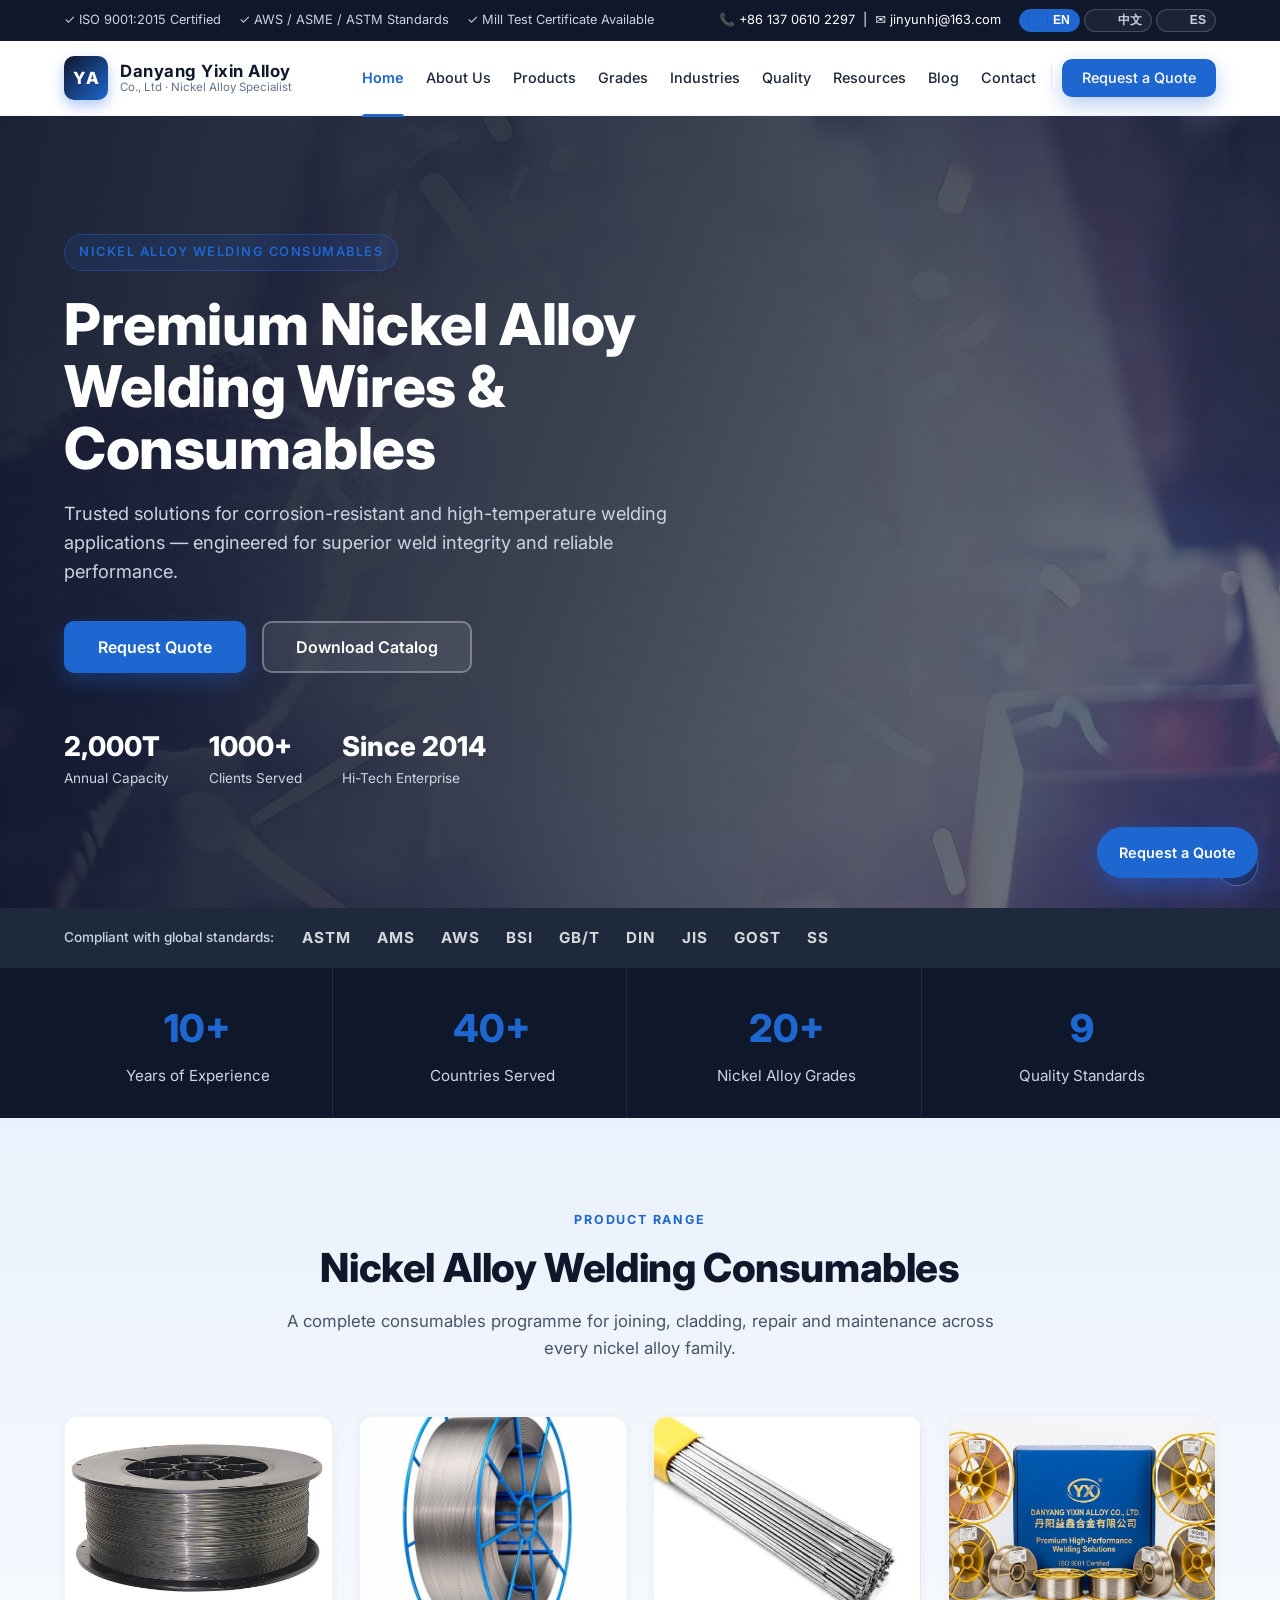
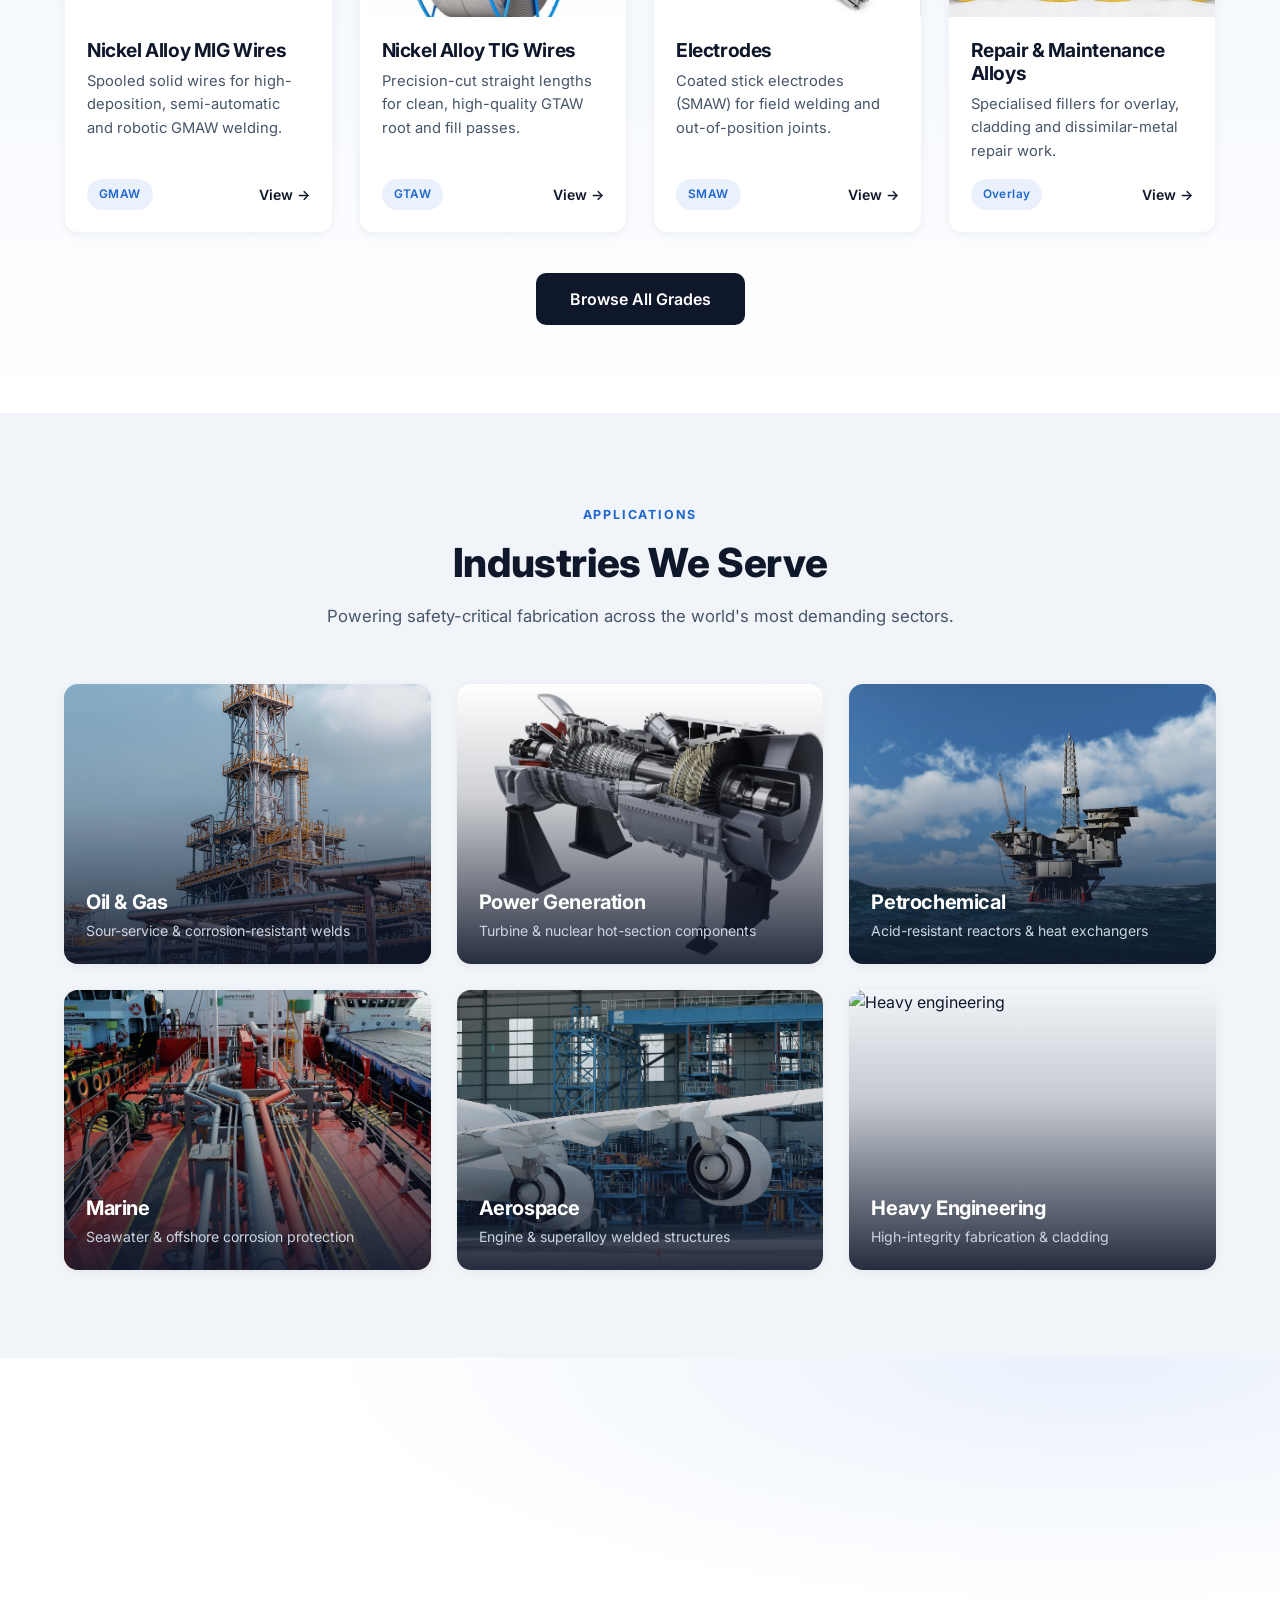
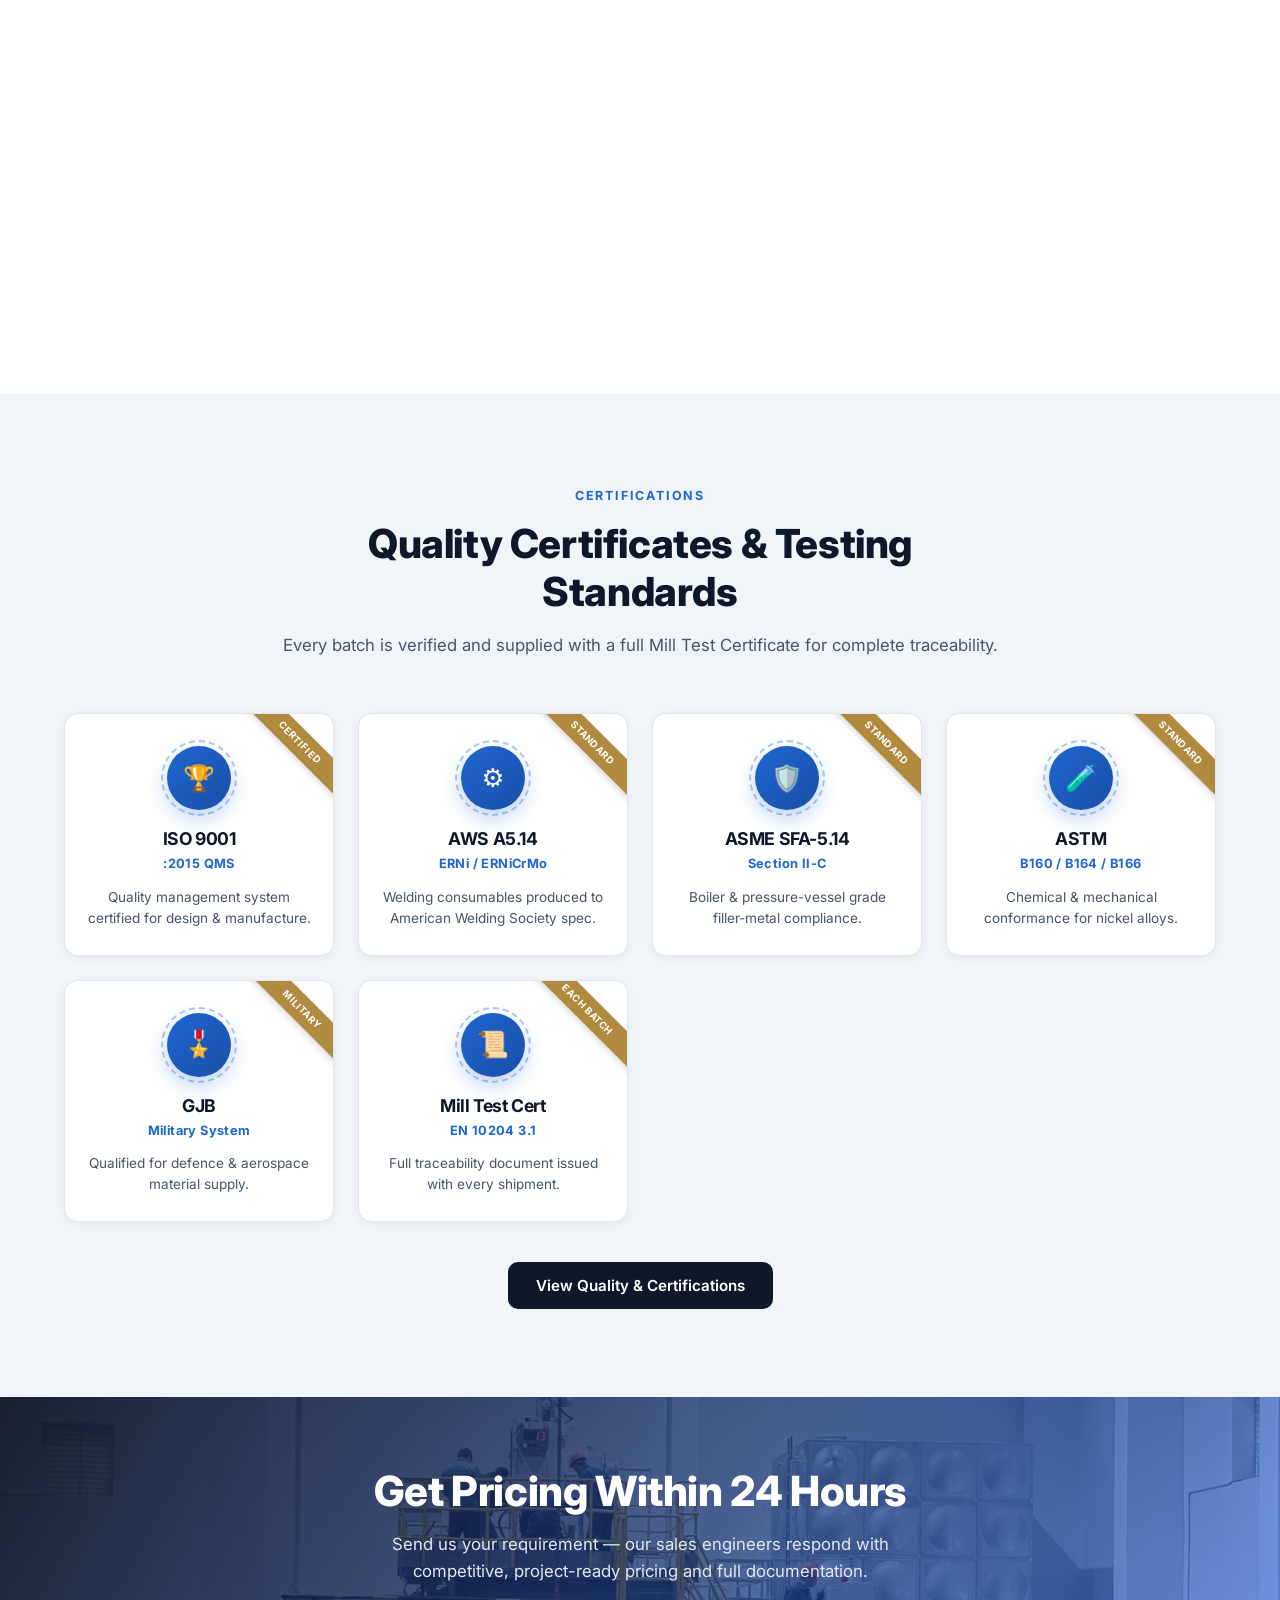
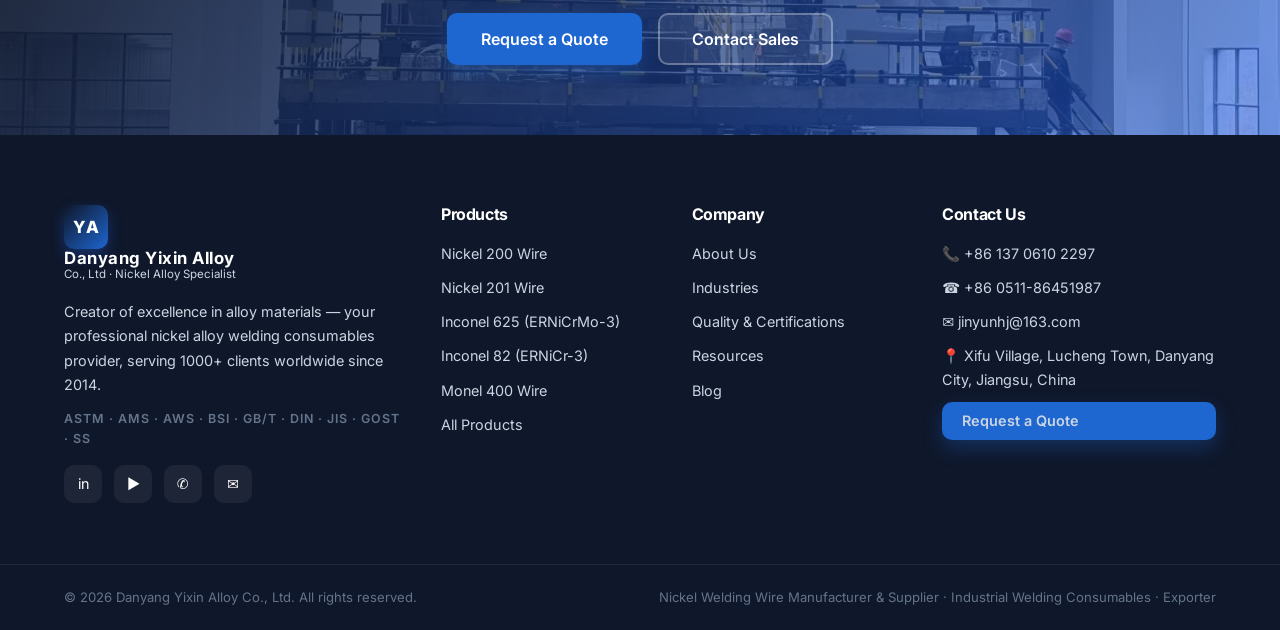
==== index.html @ 1c4d29bc "Initial website" ====
<!DOCTYPE html>
<html lang="en">
<head>
  <meta charset="UTF-8" />
  <meta name="viewport" content="width=device-width, initial-scale=1.0" />
  <title>Nickel Welding Wire Manufacturer &amp; Supplier | Industrial Nickel Alloy Welding Consumables | YIXIN Alloy</title>
  <meta name="description" content="YIXIN Alloy (Danyang Yixin Alloy Co., Ltd) — premium nickel alloy welding wires & consumables. MIG, TIG, electrodes & repair alloys: Nickel 200/201, Inconel 625/82, Monel 400, Hastelloy C-276. AWS / ASME / ASTM certified. Request a quote or download our catalog." />
  <meta name="keywords" content="Nickel Welding Wire Manufacturer, Nickel Alloy Welding Wire Supplier, ERNiCr-3 Welding Wire, Nickel 200 Welding Wire, Industrial Welding Consumables, Nickel Welding Wire Exporter" />
  <meta name="robots" content="index, follow" />
  <meta property="og:title" content="Premium Nickel Alloy Welding Wires & Consumables | YIXIN Alloy" />
  <meta property="og:description" content="Trusted solutions for corrosion-resistant and high-temperature welding applications. AWS / ASME / ASTM certified nickel alloy welding wires." />
  <meta property="og:type" content="website" />
  <meta property="og:image" content="assets/img/hero-poster.jpg" />
  <link rel="preconnect" href="https://fonts.googleapis.com" />
  <link rel="preconnect" href="https://fonts.gstatic.com" crossorigin />
  <link href="https://fonts.googleapis.com/css2?family=Inter:wght@400;500;600;700;800&display=swap" rel="stylesheet" />
  <link rel="stylesheet" href="css/styles.css" />
  <script type="application/ld+json">
  {
    "@context": "https://schema.org", "@type": "Organization",
    "name": "Danyang Yixin Alloy Co., Ltd", "alternateName": "YIXIN Alloy",
    "logo": "assets/img/products/wire-main.png",
    "description": "Manufacturer and supplier of nickel welding wire and nickel alloy welding consumables for industrial applications.",
    "foundingDate": "2014", "email": "jinyunhj@163.com", "telephone": "+86 137 0610 2297",
    "address": { "@type": "PostalAddress", "streetAddress": "Xifu Village, Lucheng Town", "addressLocality": "Danyang City", "addressRegion": "Jiangsu Province", "addressCountry": "China" }
  }
  </script>
</head>
<body data-page="home">
  <div id="site-header"></div>

  <!-- ============ HERO (video) ============ -->
  <section class="hero">
    <video class="hero__video" id="heroVideo" autoplay muted loop playsinline poster="assets/img/hero-poster.jpg">
      <source src="assets/video/hero.mp4" type="video/mp4" />
    </video>
    <div class="hero__overlay"></div>
    <div class="container hero__inner">
      <div class="hero__content">
        <span class="hero__eyebrow" data-i18n="hero.eyebrow">Nickel Alloy Welding Consumables</span>
        <h1 data-i18n="hero.title">Nickel Alloy Welding, Perfected.</h1>
        <p data-i18n="hero.subtitle">Trusted solutions for corrosion-resistant and high-temperature welding applications —
           engineered for superior weld integrity and reliable performance.</p>
        <div class="hero__actions">
          <a href="contact.html" class="btn btn--accent btn--lg" data-i18n="hero.requestQuote">Request Quote</a>
          <a href="resources.html" class="btn btn--outline-light btn--lg" data-catalog data-i18n="hero.downloadCatalog">Download Catalog</a>
        </div>
        <ul class="hero__badges">
          <li><strong>2,000T</strong><span data-i18n="hero.badge1">Annual Capacity</span></li>
          <li><strong>1000+</strong><span data-i18n="hero.badge2">Clients Served</span></li>
          <li><strong>Since 2014</strong><span data-i18n="hero.badge3">Hi-Tech Enterprise</span></li>
        </ul>
      </div>
    </div>
    <button class="hero__mute" id="heroMute" aria-label="Toggle sound">🔇</button>
  </section>

  <!-- ============ TRUST STRIP ============ -->
  <section class="trust">
    <div class="container trust__inner">
      <span data-i18n="trust.label">Compliant with global standards:</span>
      <div class="trust__logos">
        <span>ASTM</span><span>AMS</span><span>AWS</span><span>BSI</span>
        <span>GB/T</span><span>DIN</span><span>JIS</span><span>GOST</span><span>SS</span>
      </div>
    </div>
  </section>

  <!-- ============ COMPANY SNAPSHOT ============ -->
  <section class="snapshot">
    <div class="container">
      <div class="grid grid--4">
        <div class="stat-card"><strong>10+</strong><span data-i18n="snap.years">Years of Experience</span></div>
        <div class="stat-card"><strong>40+</strong><span data-i18n="snap.countries">Countries Served</span></div>
        <div class="stat-card"><strong>20+</strong><span data-i18n="snap.grades">Nickel Alloy Grades</span></div>
        <div class="stat-card"><strong>9</strong><span data-i18n="snap.standards">Quality Standards</span></div>
      </div>
    </div>
  </section>

  <!-- ============ PRODUCT CATEGORIES ============ -->
  <section class="section section--tint" id="categories">
    <div class="container">
      <div class="section__head">
        <span class="section__eyebrow" data-i18n="range.eyebrow">Product Range</span>
        <h2 data-i18n="range.title">Nickel Alloy Welding Consumables</h2>
        <p data-i18n="range.subtitle">A complete consumables programme for joining, cladding, repair and maintenance across
           every nickel alloy family.</p>
      </div>
      <div class="grid grid--4">
        <article class="card product-card product-card--accent">
          <div class="product-card__media"><img src="assets/img/products/Mig.jpg" alt="Nickel alloy MIG wire" loading="lazy" /></div>
          <div class="product-card__body">
            <h3 data-i18n="card.mig.title">Nickel Alloy MIG Wires</h3>
            <p data-i18n="card.mig.desc">Spooled solid wires for high-deposition, semi-automatic and robotic GMAW welding.</p>
            <div class="product-card__foot"><span class="tag">GMAW</span><a href="products.html" class="link-arrow" data-i18n="common.view">View →</a></div>
          </div>
        </article>
        <article class="card product-card product-card--accent">
          <div class="product-card__media"><img src="assets/img/products/tig.png" alt="Nickel alloy TIG wire" loading="lazy" /></div>
          <div class="product-card__body">
            <h3 data-i18n="card.tig.title">Nickel Alloy TIG Wires</h3>
            <p data-i18n="card.tig.desc">Precision-cut straight lengths for clean, high-quality GTAW root and fill passes.</p>
            <div class="product-card__foot"><span class="tag">GTAW</span><a href="products.html" class="link-arrow" data-i18n="common.view">View →</a></div>
          </div>
        </article>
        <article class="card product-card product-card--accent">
          <div class="product-card__media"><img src="assets/img/products/eletrolite.png" alt="Nickel alloy electrodes" loading="lazy" /></div>
          <div class="product-card__body">
            <h3 data-i18n="card.elec.title">Electrodes</h3>
            <p data-i18n="card.elec.desc">Coated stick electrodes (SMAW) for field welding and out-of-position joints.</p>
            <div class="product-card__foot"><span class="tag">SMAW</span><a href="products.html" class="link-arrow" data-i18n="common.view">View →</a></div>
          </div>
        </article>
        <article class="card product-card product-card--accent">
          <div class="product-card__media"><img src="assets/img/products/repair.png" alt="Repair and maintenance alloys" loading="lazy" /></div>
          <div class="product-card__body">
            <h3 data-i18n="card.repair.title">Repair &amp; Maintenance Alloys</h3>
            <p data-i18n="card.repair.desc">Specialised fillers for overlay, cladding and dissimilar-metal repair work.</p>
            <div class="product-card__foot"><span class="tag">Overlay</span><a href="products.html" class="link-arrow" data-i18n="common.view">View →</a></div>
          </div>
        </article>
      </div>
      <div class="text-center mt-40"><a href="products.html" class="btn btn--navy btn--lg" data-i18n="range.browseAll">Browse All Grades</a></div>
    </div>
  </section>

  <!-- ============ INDUSTRIES ============ -->
  <section class="section section--alt">
    <div class="container">
      <div class="section__head">
        <span class="section__eyebrow" data-i18n="ind.eyebrow">Applications</span>
        <h2 data-i18n="ind.title">Industries We Serve</h2>
        <p data-i18n="ind.subtitle">Powering safety-critical fabrication across the world's most demanding sectors.</p>
      </div>
      <div class="grid grid--3">
        <a href="industries.html" class="industry-card"><img src="assets/img/oil%20and%20gas%20.jpg" alt="Oil and gas" loading="lazy" /><div class="industry-card__overlay"><h3 data-i18n="ind.oil.t">Oil &amp; Gas</h3><p data-i18n="ind.oil.d">Sour-service & corrosion-resistant welds</p></div></a>
        <a href="industries.html" class="industry-card"><img src="assets/img/industries/power.jpg" alt="Power generation" loading="lazy" /><div class="industry-card__overlay"><h3 data-i18n="ind.power.t">Power Generation</h3><p data-i18n="ind.power.d">Turbine & nuclear hot-section components</p></div></a>
        <a href="industries.html" class="industry-card"><img src="assets/img/industries/petrochemical.jpg" alt="Petrochemical" loading="lazy" /><div class="industry-card__overlay"><h3 data-i18n="ind.petro.t">Petrochemical</h3><p data-i18n="ind.petro.d">Acid-resistant reactors & heat exchangers</p></div></a>
        <a href="industries.html" class="industry-card"><img src="assets/img/marine.jpg" alt="Marine" loading="lazy" /><div class="industry-card__overlay"><h3 data-i18n="ind.marine.t">Marine</h3><p data-i18n="ind.marine.d">Seawater & offshore corrosion protection</p></div></a>
        <a href="industries.html" class="industry-card"><img src="assets/img/aerospace.jpg" alt="Aerospace" loading="lazy" /><div class="industry-card__overlay"><h3 data-i18n="ind.aero.t">Aerospace</h3><p data-i18n="ind.aero.d">Engine & superalloy welded structures</p></div></a>
        <a href="industries.html" class="industry-card"><img src="assets/img/heavy-engineering.jpg" alt="Heavy engineering" loading="lazy" /><div class="industry-card__overlay"><h3 data-i18n="ind.heavy.t">Heavy Engineering</h3><p data-i18n="ind.heavy.d">High-integrity fabrication & cladding</p></div></a>
      </div>
    </div>
  </section>

  <!-- ============ WHY CHOOSE US ============ -->
  <section class="section section--why">
    <div class="container split">
      <div class="split__media">
        <img src="assets/img/facility-furnace.png" alt="Vacuum induction melting furnace" loading="lazy" />
        <div class="split__stat"><strong>50,000&thinsp;㎡</strong><span data-i18n="why.facility">Integrated facility</span></div>
      </div>
      <div class="split__content">
        <span class="section__eyebrow" data-i18n="why.eyebrow">Why Choose Us</span>
        <h2 data-i18n="why.title">Engineered Quality, From Melt to Spool</h2>
        <p data-i18n="why.subtitle">With fully self-controlled vacuum induction melting, wire drawing, annealing and testing,
           we guarantee consistency in every kilogram we ship.</p>
        <div class="grid grid--2" style="gap:18px;margin-bottom:28px">
          <div class="feature feature--row"><div class="feature__icon"><svg viewBox="0 0 24 24" fill="none" stroke="currentColor" stroke-width="2" stroke-linecap="round" stroke-linejoin="round"><path d="M9 12l2 2 4-4"/><path d="M21 12a9 9 0 1 1-18 0 9 9 0 0 1 18 0z"/></svg></div><div><h3 data-i18n="why.f1.t">Consistent Quality</h3><p data-i18n="why.f1.d">Tight diameter tolerance &amp; verified chemistry.</p></div></div>
          <div class="feature feature--row"><div class="feature__icon"><svg viewBox="0 0 24 24" fill="none" stroke="currentColor" stroke-width="2" stroke-linecap="round" stroke-linejoin="round"><path d="M1 3h15v13H1z"/><path d="M16 8h4l3 3v5h-7V8z"/><circle cx="5.5" cy="18.5" r="2.5"/><circle cx="18.5" cy="18.5" r="2.5"/></svg></div><div><h3 data-i18n="why.f2.t">Fast Delivery</h3><p data-i18n="why.f2.d">Reliable global stock &amp; export logistics.</p></div></div>
          <div class="feature feature--row"><div class="feature__icon"><svg viewBox="0 0 24 24" fill="none" stroke="currentColor" stroke-width="2" stroke-linecap="round" stroke-linejoin="round"><path d="M14.7 6.3a4 4 0 0 0-5.4 5.4L3 18v3h3l6.3-6.3a4 4 0 0 0 5.4-5.4l-2.6 2.6-2.4-.6-.6-2.4 2.6-2.6z"/></svg></div><div><h3 data-i18n="why.f3.t">Technical Support</h3><p data-i18n="why.f3.d">Welding &amp; metallurgy engineers on call.</p></div></div>
          <div class="feature feature--row"><div class="feature__icon"><svg viewBox="0 0 24 24" fill="none" stroke="currentColor" stroke-width="2" stroke-linecap="round" stroke-linejoin="round"><path d="M12 1v22"/><path d="M17 5H9.5a3.5 3.5 0 0 0 0 7h5a3.5 3.5 0 0 1 0 7H6"/></svg></div><div><h3 data-i18n="why.f4.t">Competitive Pricing</h3><p data-i18n="why.f4.d">Direct-from-manufacturer bulk pricing.</p></div></div>
        </div>
        <a href="about.html" class="btn btn--accent" data-i18n="why.more">More About Us</a>
      </div>
    </div>
  </section>

  <!-- ============ CERTIFICATIONS ============ -->
  <section class="section section--alt">
    <div class="container">
      <div class="section__head">
        <span class="section__eyebrow" data-i18n="cert.eyebrow">Certifications</span>
        <h2 data-i18n="cert.title">Quality Certificates &amp; Testing Standards</h2>
        <p data-i18n="cert.subtitle">Every batch is verified and supplied with a full Mill Test Certificate for complete traceability.</p>
      </div>
      <div class="cert-cards">
        <div class="cert-card"><span class="cert-card__ribbon">Certified</span><div class="cert-card__seal">🏆</div><h3>ISO 9001</h3><span class="cert-card__code">:2015 QMS</span><p>Quality management system certified for design &amp; manufacture.</p></div>
        <div class="cert-card"><span class="cert-card__ribbon">Standard</span><div class="cert-card__seal">⚙️</div><h3>AWS A5.14</h3><span class="cert-card__code">ERNi / ERNiCrMo</span><p>Welding consumables produced to American Welding Society spec.</p></div>
        <div class="cert-card"><span class="cert-card__ribbon">Standard</span><div class="cert-card__seal">🛡️</div><h3>ASME SFA-5.14</h3><span class="cert-card__code">Section II-C</span><p>Boiler &amp; pressure-vessel grade filler-metal compliance.</p></div>
        <div class="cert-card"><span class="cert-card__ribbon">Standard</span><div class="cert-card__seal">🧪</div><h3>ASTM</h3><span class="cert-card__code">B160 / B164 / B166</span><p>Chemical &amp; mechanical conformance for nickel alloys.</p></div>
        <div class="cert-card"><span class="cert-card__ribbon">Military</span><div class="cert-card__seal">🎖️</div><h3>GJB</h3><span class="cert-card__code">Military System</span><p>Qualified for defence &amp; aerospace material supply.</p></div>
        <div class="cert-card"><span class="cert-card__ribbon">Each Batch</span><div class="cert-card__seal">📜</div><h3>Mill Test Cert</h3><span class="cert-card__code">EN 10204 3.1</span><p>Full traceability document issued with every shipment.</p></div>
      </div>
      <div class="text-center mt-40"><a href="quality.html" class="btn btn--navy" data-i18n="cert.view">View Quality &amp; Certifications</a></div>
    </div>
  </section>

  <!-- ============ REQUEST QUOTE BANNER ============ -->
  <section class="cta-banner">
    <div class="container cta-banner__inner">
      <h2 data-i18n="ctab.title">Get Pricing Within 24 Hours</h2>
      <p data-i18n="ctab.subtitle">Send us your requirement — our sales engineers respond with competitive, project-ready pricing and full documentation.</p>
      <div class="cta-banner__actions">
        <a href="contact.html" class="btn btn--accent btn--lg" data-i18n="cta.quote">Request a Quote</a>
        <a href="contact.html" class="btn btn--outline-light btn--lg" data-i18n="ctab.contactSales">Contact Sales</a>
      </div>
    </div>
  </section>

  <div id="site-footer"></div>
  <a href="contact.html" class="floating-cta">Request a Quote</a>
  <script src="js/products-data.js"></script>
  <script src="js/i18n.js"></script>
  <script src="js/main.js"></script>
</body>
</html>
---- css/styles.css ----
/* =========================================================
   YIXIN ALLOY — Nickel Welding Wire (Multi-page B2B Site)
   Premium Industrial palette
   Navy #0F172A · Steel Gray #64748B · Steel Blue #1E66D0 · White
   Typography: Inter
   ========================================================= */

:root {
  --navy: #0F172A;
  --navy-700: #1E293B;
  --navy-600: #334155;
  --gray: #64748B;
  --gray-400: #94A3B8;
  --gray-300: #CBD5E1;
  --gray-200: #E2E8F0;
  --gray-100: #F1F5F9;
  --gray-50: #F8FAFC;
  /* Professional steel-blue accent system (legacy --orange names kept) */
  --orange: #1E66D0;
  --orange-dark: #1A4FA8;
  --orange-light: #EAF1FC;
  --accent: #1E66D0;
  --accent-dark: #1A4FA8;
  --accent-soft: #EAF1FC;
  --teal: #0E7490;
  --gold: #B08A3E;
  --white: #FFFFFF;
  --text: #0F172A;
  --text-muted: #475569;
  --radius: 10px;
  --radius-lg: 14px;
  --radius-xl: 20px;
  --shadow-sm: 0 2px 8px rgba(15, 23, 42, .06);
  --shadow-md: 0 12px 30px rgba(15, 23, 42, .10);
  --shadow-lg: 0 24px 60px rgba(15, 23, 42, .18);
  --container: 1200px;
  --ease: cubic-bezier(.16, 1, .3, 1);
}

* { margin: 0; padding: 0; box-sizing: border-box; }
html { scroll-behavior: smooth; scroll-padding-top: 120px; }
body {
  font-family: 'Inter', system-ui, -apple-system, Segoe UI, Roboto, sans-serif;
  color: var(--text);
  background: var(--white);
  line-height: 1.6;
  -webkit-font-smoothing: antialiased;
}
img { max-width: 100%; display: block; }
a { text-decoration: none; color: inherit; }
ul { list-style: none; }
h1, h2, h3, h4 { line-height: 1.2; letter-spacing: -.4px; }

.container { width: 100%; max-width: var(--container); margin-inline: auto; padding-inline: 24px; }
.text-center { text-align: center; }

/* ---------- Buttons ---------- */
.btn {
  display: inline-flex; align-items: center; justify-content: center; gap: 8px;
  font-weight: 600; font-size: .95rem; line-height: 1;
  padding: 14px 26px; border-radius: var(--radius); border: 2px solid transparent;
  cursor: pointer; transition: transform .25s var(--ease), box-shadow .25s var(--ease), background .25s, color .25s;
  white-space: nowrap;
}
.btn--accent { background: var(--orange); color: #fff; box-shadow: 0 8px 20px rgba(30, 102, 208, .32); }
.btn--accent:hover { background: var(--orange-dark); transform: translateY(-2px); box-shadow: 0 12px 26px rgba(30, 102, 208, .42); }
.btn--navy { background: var(--navy); color: #fff; }
.btn--navy:hover { background: var(--navy-700); transform: translateY(-2px); }
.btn--gray { background: var(--gray); color: #fff; }
.btn--gray:hover { background: var(--navy-600); transform: translateY(-2px); }
.btn--ghost { background: transparent; border-color: var(--gray-300); color: var(--navy); }
.btn--ghost:hover { border-color: var(--orange); color: var(--orange); }
.btn--outline-light { background: rgba(255,255,255,.08); border-color: rgba(255,255,255,.3); color: #fff; }
.btn--outline-light:hover { background: rgba(255,255,255,.16); transform: translateY(-2px); }
.btn--lg { padding: 16px 32px; font-size: 1rem; }
.btn--sm { padding: 10px 18px; font-size: .85rem; }
.btn--block { width: 100%; }

/* ---------- Top bar ---------- */
.topbar { background: var(--navy); color: var(--gray-300); font-size: .8rem; }
.topbar__inner { display: flex; flex-wrap: wrap; gap: 18px; padding-block: 9px; align-items: center; }
.topbar__item--right { margin-left: auto; color: #fff; }

/* ---------- Language switcher ---------- */
.lang-switch { display: inline-flex; align-items: center; gap: 4px; }
.lang-opt {
  display: inline-flex; align-items: center; gap: 6px;
  padding: 4px 9px; border: 1px solid rgba(255,255,255,.18);
  background: rgba(255,255,255,.06); color: var(--gray-300);
  border-radius: 50px; cursor: pointer; font-size: .76rem; font-weight: 600;
  line-height: 1; transition: background .25s, color .25s, border-color .25s;
}
.lang-opt:hover { background: rgba(255,255,255,.14); color: #fff; }
.lang-opt--active { background: var(--accent); border-color: var(--accent); color: #fff; }
.lang-opt__flag {
  width: 18px; height: 13px; object-fit: cover; border-radius: 2px;
  display: block; box-shadow: 0 0 0 1px rgba(0,0,0,.08);
}
.lang-opt__txt { white-space: nowrap; }

/* Smooth language switch (no reload) */
#site-header, #site-footer, [data-i18n], [data-i18n-html] { transition: opacity .18s ease; }
.lang-switching #site-header,
.lang-switching #site-footer,
.lang-switching [data-i18n],
.lang-switching [data-i18n-html] { opacity: .35; }

/* ---------- Header / Nav ---------- */
.header {
  position: sticky; top: 0; z-index: 100;
  background: rgba(255, 255, 255, .94);
  backdrop-filter: blur(10px);
  border-bottom: 1px solid var(--gray-100);
  transition: box-shadow .3s;
}
.header.scrolled { box-shadow: var(--shadow-sm); }
.header__inner { display: flex; align-items: center; justify-content: space-between; height: 74px; }

.brand { display: flex; align-items: center; gap: 12px; }
.brand__mark {
  width: 44px; height: 44px; border-radius: 10px;
  background: linear-gradient(135deg, var(--navy), var(--accent));
  color: #fff; font-weight: 800; letter-spacing: .5px;
  display: grid; place-items: center; font-size: 1.05rem;
  box-shadow: 0 6px 14px rgba(37, 99, 235, .35);
}
.brand__text { display: flex; flex-direction: column; line-height: 1.15; }
.brand__text strong { font-size: 1.05rem; letter-spacing: .5px; color: var(--navy); }
.brand__text small { font-size: .72rem; color: var(--gray); }
.brand--light .brand__text strong { color: #fff; }
.brand--light .brand__text small { color: var(--gray-300); }

.nav { display: flex; align-items: center; gap: 0; margin-left: auto; }
.nav__links { display: flex; align-items: center; gap: 22px; }
.nav a { font-size: .9rem; font-weight: 500; color: var(--navy-700); transition: color .2s; position: relative; white-space: nowrap; }
.nav a:not(.btn):hover { color: var(--orange); }
.nav a.active:not(.btn) { color: var(--orange); font-weight: 600; }
.nav a.active:not(.btn)::after {
  content: ''; position: absolute; left: 0; right: 0; bottom: -27px; height: 3px;
  background: var(--orange); border-radius: 3px 3px 0 0;
}
.nav__cta { color: #fff !important; margin-left: 26px; position: relative; }
.nav__cta::before {
  content: ''; position: absolute; left: -13px; top: 50%; transform: translateY(-50%);
  width: 1px; height: 24px; background: var(--gray-200);
}

.nav-toggle { display: none; flex-direction: column; gap: 5px; background: none; border: none; cursor: pointer; padding: 6px; }
.nav-toggle span { width: 26px; height: 2.5px; background: var(--navy); border-radius: 2px; transition: .3s; }

/* ---------- Hero (video) ---------- */
.hero { position: relative; color: #fff; overflow: hidden; min-height: 88vh; display: flex; align-items: center; }
.hero__video { position: absolute; inset: 0; width: 100%; height: 100%; object-fit: cover; z-index: 0; }
.hero__overlay {
  position: absolute; inset: 0; z-index: 1;
  background: linear-gradient(110deg, rgba(15,23,42,.95) 0%, rgba(15,23,42,.82) 45%, rgba(15,23,42,.55) 100%);
}
.hero__inner { position: relative; z-index: 2; padding-block: 96px; width: 100%; }
.hero__content { max-width: 720px; }
.hero__eyebrow {
  display: inline-block; font-size: .8rem; font-weight: 600; letter-spacing: 1.5px; text-transform: uppercase;
  color: var(--orange); background: rgba(37, 99, 235, .12); border: 1px solid rgba(37, 99, 235, .35);
  padding: 7px 14px; border-radius: 50px; margin-bottom: 22px;
}
.hero h1 { font-size: clamp(2.1rem, 4.8vw, 3.6rem); font-weight: 800; line-height: 1.08; }
.hero p { font-size: 1.14rem; color: var(--gray-300); margin-top: 20px; max-width: 620px; }
.hero__actions { display: flex; gap: 16px; margin-top: 34px; flex-wrap: wrap; }
.hero__badges { display: flex; gap: 40px; margin-top: 52px; flex-wrap: wrap; }
.hero__badges li { display: flex; flex-direction: column; }
.hero__badges strong { font-size: 1.7rem; font-weight: 800; color: #fff; }
.hero__badges span { font-size: .85rem; color: var(--gray-300); }
.hero__mute {
  position: absolute; right: 22px; bottom: 22px; z-index: 3;
  width: 42px; height: 42px; border-radius: 50%; border: 1px solid rgba(255,255,255,.3);
  background: rgba(15,23,42,.5); color: #fff; cursor: pointer; font-size: 1rem; display: grid; place-items: center;
  transition: background .2s;
}
.hero__mute:hover { background: var(--orange); border-color: var(--orange); }

/* ---------- Page banner (inner pages) ---------- */
.page-banner { position: relative; color: #fff; padding-block: 80px; overflow: hidden; }
.page-banner::before {
  content: ''; position: absolute; inset: 0;
  background: linear-gradient(120deg, rgba(15,23,42,.92), rgba(30,41,59,.82)),
              url('../assets/img/hero-factory.jpg') center/cover no-repeat;
  z-index: 0;
}
.page-banner__inner { position: relative; z-index: 1; }
.page-banner h1 { font-size: clamp(1.9rem, 3.6vw, 2.8rem); font-weight: 800; }
.page-banner p { color: var(--gray-300); margin-top: 12px; max-width: 640px; }
.breadcrumb { display: flex; gap: 8px; font-size: .85rem; color: var(--gray-300); margin-bottom: 18px; }
.breadcrumb a:hover { color: var(--orange); }
.breadcrumb span { color: var(--orange); }

/* ---------- Trust strip ---------- */
.trust { background: var(--navy-700); }
.trust__inner { display: flex; align-items: center; gap: 28px; flex-wrap: wrap; padding-block: 18px; }
.trust__inner > span { color: var(--gray-300); font-size: .85rem; font-weight: 500; }
.trust__logos { display: flex; gap: 26px; flex-wrap: wrap; }
.trust__logos span { color: #fff; font-weight: 700; letter-spacing: 1px; font-size: .95rem; opacity: .82; }

/* ---------- Sections ---------- */
.section { padding-block: 88px; }
.section--alt { background: var(--gray-100); }
.section--dark { background: var(--navy); color: #fff; }
.section--tint { background: linear-gradient(180deg, var(--accent-soft), #fff); }
.section--why {
  background:
    radial-gradient(1100px 360px at 85% 0%, var(--accent-soft), transparent 70%),
    var(--white);
}
.section__head { max-width: 720px; margin: 0 auto 54px; text-align: center; }
.section__head--left { margin-inline: 0; text-align: left; }
.section__head--light h2 { color: #fff; }
.section__eyebrow {
  display: inline-block; font-size: .78rem; font-weight: 700; letter-spacing: 1.8px;
  text-transform: uppercase; color: var(--orange); margin-bottom: 14px;
}
.section__head h2 { font-size: clamp(1.8rem, 3.2vw, 2.5rem); font-weight: 800; color: var(--navy); }
.section--dark .section__head h2 { color: #fff; }
.section__head p { margin-top: 16px; color: var(--text-muted); font-size: 1.05rem; }

/* ---------- Grid ---------- */
.grid { display: grid; gap: 26px; }
.grid--2 { grid-template-columns: repeat(2, 1fr); }
.grid--3 { grid-template-columns: repeat(3, 1fr); }
.grid--4 { grid-template-columns: repeat(4, 1fr); }
.grid--5 { grid-template-columns: repeat(5, 1fr); }

/* ---------- Company Snapshot / stat cards ---------- */
.snapshot { background: var(--navy); }
.stat-card { text-align: center; padding: 30px 18px; border-right: 1px solid rgba(255,255,255,.08); }
.stat-card:last-child { border-right: none; }
.stat-card strong { display: block; font-size: 2.4rem; font-weight: 800; color: var(--orange); }
.stat-card span { color: var(--gray-300); font-size: .95rem; margin-top: 4px; display: block; }

/* ---------- Cards ---------- */
.card {
  background: #fff; border: 1px solid var(--gray-100); border-radius: var(--radius-lg);
  padding: 22px; box-shadow: var(--shadow-sm);
  transition: transform .35s var(--ease), box-shadow .35s var(--ease), border-color .35s;
}
.card:hover { transform: translateY(-6px); box-shadow: var(--shadow-md); border-color: var(--gray-300); }

/* Category / product cards */
.product-card { display: flex; flex-direction: column; overflow: hidden; padding: 0; }
.product-card__media { height: 200px; overflow: hidden; background: var(--gray-100); }
.product-card__media img { width: 100%; height: 100%; object-fit: cover; transition: transform .5s var(--ease); }
.product-card:hover .product-card__media img { transform: scale(1.07); }
.product-card__body { padding: 22px; display: flex; flex-direction: column; flex: 1; }
.product-card h3 { font-size: 1.2rem; color: var(--navy); margin-bottom: 8px; }
.product-card p { font-size: .92rem; color: var(--text-muted); flex: 1; }
.product-card__foot { display: flex; align-items: center; justify-content: space-between; margin-top: 16px; }
.tag { font-size: .74rem; font-weight: 600; letter-spacing: .4px; color: var(--orange); background: var(--orange-light); padding: 6px 12px; border-radius: 50px; }

/* Accent-topped category cards (home product range) */
.product-card--accent { position: relative; }
.product-card--accent::before {
  content: ""; position: absolute; top: 0; left: 0; right: 0; height: 3px;
  background: linear-gradient(90deg, var(--accent), var(--accent-dark));
  opacity: 0; transition: opacity .3s; z-index: 2;
}
.product-card--accent:hover::before { opacity: 1; }
.product-card--accent:hover h3 { color: var(--accent); }

/* Clean image-free grade cards */
.grade-card { display: flex; flex-direction: column; padding: 24px; }
.grade-card__top { display: flex; align-items: flex-start; justify-content: space-between; gap: 12px; margin-bottom: 12px; }
.grade-card__top h3 { font-size: 1.18rem; font-weight: 800; color: var(--navy); line-height: 1.25; }
.grade-card__top .tag { flex: none; }
.grade-card p { font-size: .9rem; color: var(--text-muted); line-height: 1.6; flex: 1; }
.grade-card__foot {
  display: flex; align-items: center; justify-content: space-between;
  margin-top: 18px; padding-top: 16px; border-top: 1px solid var(--gray-100);
}
.grade-card__aws { font-size: .8rem; font-weight: 700; color: var(--gray); }
.grade-card:hover h3 { color: var(--accent); }
.link-arrow { font-weight: 600; font-size: .88rem; color: var(--navy); transition: color .2s, gap .2s; display: inline-flex; align-items: center; gap: 6px; }
.link-arrow:hover { color: var(--orange); gap: 10px; }

/* Icon feature cards */
.feature { text-align: center; padding: 32px 22px; }
.feature__icon {
  width: 64px; height: 64px; border-radius: 16px; margin: 0 auto 18px;
  background: var(--orange-light); color: var(--orange); display: grid; place-items: center; font-size: 1.7rem;
}
.feature h3 { font-size: 1.15rem; color: var(--navy); margin-bottom: 8px; }
.feature p { font-size: .92rem; color: var(--text-muted); }

/* Professional left-aligned feature rows (Why Choose Us) */
.feature--row {
  text-align: left; padding: 0; display: flex; align-items: flex-start; gap: 14px;
}
.feature--row .feature__icon {
  flex: none; width: 44px; height: 44px; border-radius: 11px; margin: 2px 0 0;
  background: var(--accent-soft); color: var(--accent);
  border: 1px solid var(--accent-soft); transition: background .25s, color .25s;
}
.feature--row .feature__icon svg { width: 22px; height: 22px; }
.feature--row:hover .feature__icon { background: var(--accent); color: #fff; }
.feature--row h3 { font-size: 1.02rem; margin-bottom: 4px; }
.feature--row p { font-size: .88rem; line-height: 1.55; }

/* Mission / Vision / Values cards */
.feature--mvv .feature__icon {
  background: var(--accent-soft); color: var(--accent);
  border: 1px solid var(--accent-soft); transition: background .3s, color .3s;
}
.feature--mvv .feature__icon svg { width: 30px; height: 30px; }
.feature--mvv:hover .feature__icon { background: var(--accent); color: #fff; }

/* Quality-control cards on dark sections */
.feature--qc {
  background: var(--navy-700); border: 1px solid rgba(255, 255, 255, .08);
  text-align: center; transition: transform .3s, box-shadow .3s, border-color .3s;
}
.feature--qc .feature__icon {
  background: rgba(30, 102, 208, .16); color: var(--accent);
  border: 1px solid rgba(30, 102, 208, .35); transition: background .3s, color .3s;
}
.feature--qc .feature__icon svg { width: 26px; height: 26px; }
.feature--qc h3 { color: #fff; }
.feature--qc p { color: var(--gray-300); }
.feature--qc:hover {
  transform: translateY(-4px); box-shadow: var(--shadow-lg); border-color: rgba(30, 102, 208, .5);
}
.feature--qc:hover .feature__icon { background: var(--accent); color: #fff; }

/* ---------- Lab / testing equipment cards ---------- */
.equip-grid {
  display: grid; gap: 22px;
  grid-template-columns: repeat(auto-fit, minmax(min(100%, 280px), 1fr));
}
.equip-card {
  position: relative; background: #fff; border: 1px solid var(--gray-200);
  border-radius: var(--radius-lg); padding: 26px 24px; box-shadow: var(--shadow-sm);
  overflow: hidden; transition: transform .3s, box-shadow .3s, border-color .3s;
}
.equip-card::before {
  content: ""; position: absolute; top: 0; left: 0; width: 100%; height: 3px;
  background: linear-gradient(90deg, var(--accent), var(--accent-soft));
  transform: scaleX(0); transform-origin: left; transition: transform .35s ease;
}
.equip-card:hover {
  transform: translateY(-4px); box-shadow: var(--shadow-md); border-color: var(--accent-soft);
}
.equip-card:hover::before { transform: scaleX(1); }
.equip-card__icon {
  width: 52px; height: 52px; border-radius: 13px; margin-bottom: 16px;
  display: grid; place-items: center;
  background: var(--accent-soft); color: var(--accent);
  border: 1px solid var(--accent-soft); transition: background .3s, color .3s;
}
.equip-card__icon svg { width: 26px; height: 26px; }
.equip-card:hover .equip-card__icon { background: var(--accent); color: #fff; }
.equip-card h3 { font-size: 1.06rem; font-weight: 700; color: var(--navy); margin-bottom: 7px; line-height: 1.3; }
.equip-card p { font-size: .9rem; color: var(--text-muted); line-height: 1.6; }

/* ---------- Company history timeline (premium) ---------- */
.timeline { max-width: 760px; margin: 0 auto; }
.timeline__item {
  display: grid; grid-template-columns: 72px 32px 1fr; align-items: stretch;
}
.timeline__year {
  font-size: 1.05rem; font-weight: 800; color: var(--accent);
  text-align: right; padding-top: 22px; line-height: 1.2; white-space: nowrap;
}
.timeline__rail { position: relative; display: flex; justify-content: center; }
.timeline__rail::before {
  content: ""; position: absolute; top: 0; bottom: 0;
  width: 2px; background: var(--gray-200);
}
.timeline__item:first-child .timeline__rail::before { top: 26px; }
.timeline__item:last-child .timeline__rail::before { bottom: calc(100% - 26px); }
.timeline__rail::after {
  content: ""; position: absolute; top: 20px;
  width: 15px; height: 15px; border-radius: 50%;
  background: #fff; border: 3px solid var(--accent);
  box-shadow: 0 0 0 4px var(--accent-soft);
  transition: transform .3s, background .3s;
}
.timeline__text {
  background: #fff; border: 1px solid var(--gray-200); border-radius: var(--radius-lg);
  padding: 16px 22px; box-shadow: var(--shadow-sm); margin: 8px 0 8px 12px;
  transition: transform .3s, box-shadow .3s, border-color .3s;
}
.timeline__item:hover .timeline__text {
  transform: translateY(-3px); box-shadow: var(--shadow-md); border-color: var(--accent);
}
.timeline__item:hover .timeline__rail::after { background: var(--accent); transform: scale(1.15); }
.timeline__text h3 { font-size: 1.05rem; font-weight: 700; color: var(--navy); margin-bottom: 5px; }
.timeline__text p { font-size: .9rem; color: var(--text-muted); line-height: 1.6; }
@media (max-width: 560px) {
  .timeline__item { grid-template-columns: 32px 1fr; }
  .timeline__year { display: none; }
  .timeline__text h3::after {
    content: " · " attr(data-year); color: var(--accent); font-weight: 800;
  }
}

/* ---------- Industries cards ---------- */
.industry-card { position: relative; height: 280px; border-radius: var(--radius-lg); overflow: hidden; box-shadow: var(--shadow-sm); }
.industry-card img { width: 100%; height: 100%; object-fit: cover; transition: transform .6s var(--ease); }
.industry-card:hover img { transform: scale(1.08); }
.industry-card__overlay {
  position: absolute; inset: 0; padding: 22px; display: flex; flex-direction: column; justify-content: flex-end;
  background: linear-gradient(to top, rgba(15,23,42,.9) 0%, rgba(15,23,42,.2) 60%, transparent 100%); color: #fff;
}
.industry-card__overlay h3 { font-size: 1.25rem; }
.industry-card__overlay p { font-size: .88rem; color: var(--gray-300); margin-top: 6px; }

/* ---------- Checklist ---------- */
.checklist { display: grid; gap: 12px; }
.checklist--2 { grid-template-columns: 1fr 1fr; gap: 12px 24px; }
.checklist li { position: relative; padding-left: 30px; font-weight: 500; color: var(--navy-700); }
.checklist li::before {
  content: '✓'; position: absolute; left: 0; top: 0; width: 20px; height: 20px;
  background: var(--orange); color: #fff; border-radius: 50%; display: grid; place-items: center;
  font-size: .72rem; font-weight: 700;
}
.checklist--light li { color: var(--gray-300); }

/* ---------- Split (image + text) ---------- */
.split { display: grid; grid-template-columns: 1fr 1.1fr; gap: 56px; align-items: center; }
.split--rev { grid-template-columns: 1.1fr 1fr; }
.split__media { position: relative; border-radius: var(--radius-lg); overflow: hidden; box-shadow: var(--shadow-lg); }
.split__media img { width: 100%; height: 460px; object-fit: cover; }

/* ---------- Auto-generated alloy composition visual ---------- */
.comp-media { box-shadow: none; overflow: visible; border-radius: 0; }
.comp-card {
  background: #fff; border: 1px solid var(--gray-200); border-radius: var(--radius-lg);
  box-shadow: var(--shadow-md); padding: 28px;
}
.comp-card__head { display: flex; align-items: center; gap: 16px; margin-bottom: 22px; }
.comp-card__symbol {
  flex: none; width: 58px; height: 58px; border-radius: 14px; color: #fff;
  display: flex; align-items: center; justify-content: center;
  font-size: 1.4rem; font-weight: 800; letter-spacing: .02em;
  box-shadow: inset 0 -3px 8px rgba(0,0,0,.18);
}
.comp-card__title strong { display: block; font-size: 1.15rem; font-weight: 800; color: var(--navy); }
.comp-card__title span { font-size: .82rem; color: var(--gray); }
.comp-bar {
  display: flex; width: 100%; height: 26px; border-radius: 50px; overflow: hidden;
  background: var(--gray-100); box-shadow: inset 0 0 0 1px var(--gray-200); margin-bottom: 22px;
}
.comp-bar__seg { height: 100%; transition: filter .2s; }
.comp-bar__seg:first-child { border-radius: 50px 0 0 50px; }
.comp-bar__seg:last-child { border-radius: 0 50px 50px 0; }
.comp-bar__seg:hover { filter: brightness(1.08); }
.comp-legend { display: grid; grid-template-columns: 1fr 1fr; gap: 10px 22px; }
.comp-legend li { display: flex; align-items: center; gap: 9px; font-size: .88rem; }
.comp-legend__dot { flex: none; width: 12px; height: 12px; border-radius: 4px; }
.comp-legend__name { color: var(--text-muted); flex: 1; }
.comp-legend__val { font-weight: 700; color: var(--navy); }
.comp-card__note { margin-top: 18px; font-size: .76rem; color: var(--gray); font-style: italic; }
@media (max-width: 560px) { .comp-legend { grid-template-columns: 1fr; } }

/* ---------- Premium product page ---------- */
.product-banner { padding-block: 70px 86px; }
.product-banner__family {
  display: inline-block; font-size: .76rem; font-weight: 700; letter-spacing: .14em; text-transform: uppercase;
  color: #fff; background: var(--accent); padding: 6px 14px; border-radius: 50px; margin-bottom: 16px;
}
.product-banner h1 { line-height: 1.1; }
.product-banner__meta { display: flex; flex-wrap: wrap; gap: 12px; margin-top: 26px; }
.product-banner__badge {
  display: inline-flex; align-items: center; gap: 8px;
  font-size: .92rem; font-weight: 700; color: #fff;
  background: rgba(255,255,255,.08); border: 1px solid rgba(255,255,255,.16);
  backdrop-filter: blur(6px); padding: 9px 16px; border-radius: 12px;
}
.product-banner__badge small {
  font-size: .64rem; font-weight: 700; letter-spacing: .1em; text-transform: uppercase;
  color: var(--gray-300); background: rgba(255,255,255,.1); padding: 3px 7px; border-radius: 6px;
}

/* Key facts strip overlapping the banner */
.prod-facts { margin-top: -46px; position: relative; z-index: 2; }
.prod-facts__grid {
  display: grid; grid-template-columns: repeat(4, 1fr); gap: 1px;
  background: var(--gray-200); border: 1px solid var(--gray-200);
  border-radius: var(--radius-lg); overflow: hidden; box-shadow: var(--shadow-lg);
}
.prod-fact { background: #fff; padding: 26px 24px; text-align: center; }
.prod-fact__value { display: block; font-size: 1.5rem; font-weight: 800; color: var(--navy); line-height: 1.1; }
.prod-fact__label {
  display: block; margin-top: 8px; font-size: .74rem; font-weight: 700; letter-spacing: .06em;
  text-transform: uppercase; color: var(--gray);
}
@media (max-width: 760px) {
  .prod-facts__grid { grid-template-columns: 1fr 1fr; }
  .prod-fact__value { font-size: 1.3rem; }
}

/* Varied background panels on the product page */
.prod-panel {
  background: #fff; border: 1px solid var(--gray-200); border-radius: var(--radius-lg);
  padding: 30px clamp(22px, 3vw, 34px); box-shadow: var(--shadow-sm); height: 100%;
}
.prod-panel--tint {
  background: linear-gradient(160deg, var(--accent-soft), #fff 70%);
  border-color: var(--accent-soft);
}
.prod-panel--dark {
  background: linear-gradient(160deg, var(--navy), var(--navy-700));
  border-color: var(--navy-700); box-shadow: var(--shadow-lg);
}
.prod-panel--dark .section__eyebrow { color: var(--accent); }
.prod-panel--dark h2 { color: #fff; }
.prod-panel--dark .section__head p { color: var(--gray-300); }
.prod-panel--dark .table-wrap { border-radius: var(--radius); overflow: hidden; }
.prod-panel .data-table { min-width: 0; }
/* Mechanical table sits flush inside the panel: single clean border, balanced columns */
.prod-panel .table-wrap { box-shadow: none; border: 1px solid var(--gray-200); border-radius: var(--radius); overflow: hidden; }
.prod-panel .data-table { border: none; }
.prod-panel .data-table th, .prod-panel .data-table td { width: 50%; }
.prod-panel .data-table tr:last-child td { border-bottom: none; }
.split__stat {
  position: absolute; left: 22px; bottom: 22px; background: var(--orange); color: #fff;
  padding: 16px 22px; border-radius: var(--radius); box-shadow: var(--shadow-md);
}
.split__stat strong { display: block; font-size: 1.5rem; font-weight: 800; }
.split__stat span { font-size: .82rem; opacity: .92; }
/* Certificate seal badge overlaid on an application image */
.split__cert {
  position: absolute; left: 18px; bottom: 18px; right: 18px;
  display: flex; align-items: center; gap: 14px;
  background: rgba(255, 255, 255, .96); -webkit-backdrop-filter: blur(8px); backdrop-filter: blur(8px);
  padding: 13px 18px; border-radius: 14px; box-shadow: var(--shadow-md);
  border: 1px solid rgba(255, 255, 255, .7);
}
.split__cert .split__cert-seal {
  width: 46px; height: 46px; flex-shrink: 0; border-radius: 50%; display: grid; place-items: center;
  color: #fff; font-size: 1.2rem; background: linear-gradient(135deg, var(--accent), var(--accent-dark));
  box-shadow: 0 6px 16px rgba(30, 102, 208, .35); position: relative;
}
.split__cert .split__cert-seal::after {
  content: ''; position: absolute; inset: -4px; border-radius: 50%; border: 2px dashed rgba(30, 102, 208, .35);
}
.split__cert-text strong { display: block; font-size: .95rem; color: var(--navy); font-weight: 800; line-height: 1.2; }
.split__cert-text span { font-size: .76rem; color: var(--gray); }
.split__cert-text em { font-style: normal; color: var(--accent); font-weight: 700; }
.split__content h2 { font-size: clamp(1.7rem, 3vw, 2.3rem); color: var(--navy); font-weight: 800; margin: 12px 0 14px; }
.split__content > p { color: var(--text-muted); margin-bottom: 22px; }

/* ---------- Tables ---------- */
.table-wrap { overflow-x: auto; border-radius: var(--radius-lg); box-shadow: var(--shadow-sm); border: 1px solid var(--gray-200); }
.data-table { width: 100%; border-collapse: collapse; min-width: 560px; background: #fff; }
.data-table th, .data-table td { padding: 14px 18px; text-align: left; font-size: .92rem; border-bottom: 1px solid var(--gray-200); }
.data-table thead th { background: var(--navy); color: #fff; font-weight: 600; white-space: nowrap; }
.data-table tbody tr:nth-child(even) { background: var(--gray-50); }
.data-table tbody tr:hover { background: var(--orange-light); }
.data-table tbody td:first-child { font-weight: 600; color: var(--navy); }

.spec-table { width: 100%; border-collapse: collapse; background: var(--navy-700); border-radius: var(--radius-lg); overflow: hidden; }
.spec-table tr { border-bottom: 1px solid rgba(255,255,255,.08); }
.spec-table tr:last-child { border-bottom: none; }
.spec-table th, .spec-table td { text-align: left; padding: 16px 20px; font-size: .95rem; }
.spec-table th { color: var(--gray-300); font-weight: 600; width: 42%; }
.spec-table td { color: #fff; font-weight: 500; }

/* ---------- Certifications ---------- */
.cert-badges { display: flex; flex-wrap: wrap; gap: 16px; justify-content: center; }
.cert-badge {
  background: #fff; border: 1px solid var(--gray-200); border-radius: var(--radius-lg);
  padding: 18px 26px; min-width: 130px; text-align: center; box-shadow: var(--shadow-sm);
  transition: transform .3s var(--ease), box-shadow .3s, border-color .3s;
}
.cert-badge:hover { transform: translateY(-5px); box-shadow: var(--shadow-md); border-color: var(--orange); }
.cert-badge strong { display: block; font-size: 1.3rem; color: var(--navy); font-weight: 800; }
.cert-badge span { font-size: .78rem; color: var(--gray); }

/* ---------- Certificate cards (proper certificate look) ---------- */
.cert-cards {
  display: grid; grid-template-columns: repeat(auto-fit, minmax(220px, 1fr));
  gap: 24px; align-items: stretch;
}
.cert-card {
  position: relative; background: #fff; border: 1px solid var(--gray-200);
  border-radius: var(--radius-lg); padding: 32px 22px 26px; text-align: center;
  box-shadow: var(--shadow-sm); overflow: hidden;
  display: flex; flex-direction: column; align-items: center; height: 100%;
  transition: transform .35s var(--ease), box-shadow .35s, border-color .35s;
}
.cert-card::before {
  content: ''; position: absolute; inset: 0;
  border: 2px solid transparent; border-radius: inherit;
  background: linear-gradient(135deg, var(--accent), var(--teal)) border-box;
  -webkit-mask: linear-gradient(#fff 0 0) padding-box, linear-gradient(#fff 0 0);
  -webkit-mask-composite: xor; mask-composite: exclude; opacity: 0; transition: opacity .35s;
}
.cert-card:hover { transform: translateY(-6px); box-shadow: var(--shadow-md); border-color: transparent; }
.cert-card:hover::before { opacity: 1; }
.cert-card__seal {
  width: 64px; height: 64px; margin: 0 auto 18px; border-radius: 50%;
  display: grid; place-items: center; font-size: 1.6rem; color: #fff; flex-shrink: 0;
  background: linear-gradient(135deg, var(--accent), var(--accent-dark));
  box-shadow: 0 8px 20px rgba(30,102,208,.30);
  position: relative;
}
.cert-card__seal::after {
  content: ''; position: absolute; inset: -6px; border-radius: 50%;
  border: 2px dashed rgba(30,102,208,.35);
}
.cert-card__ribbon {
  position: absolute; top: 16px; right: -38px; transform: rotate(45deg);
  background: var(--gold); color: #fff; font-size: .6rem; font-weight: 700;
  letter-spacing: .6px; padding: 5px 44px; text-transform: uppercase;
  box-shadow: 0 2px 6px rgba(15,23,42,.18);
}
.cert-card h3 { font-size: 1.1rem; color: var(--navy); margin-bottom: 4px; line-height: 1.25; }
.cert-card .cert-card__code { display: block; font-size: .8rem; font-weight: 700; color: var(--accent); letter-spacing: .4px; margin-bottom: 12px; }
.cert-card p { font-size: .85rem; color: var(--text-muted); line-height: 1.55; }

/* ---------- Family cards (alloy families + grade chips) ---------- */
.family-grid { display: grid; grid-template-columns: repeat(auto-fit, minmax(min(100%, 330px), 1fr)); gap: 26px; }
.family-card {
  position: relative; background: #fff; border: 1px solid var(--gray-200); border-radius: var(--radius-lg);
  overflow: hidden; box-shadow: var(--shadow-sm); display: flex; flex-direction: column;
  transition: transform .35s var(--ease), box-shadow .35s, border-color .35s;
}
.family-card::before {
  content: ""; position: absolute; inset: 0 auto 0 0; width: 4px;
  background: linear-gradient(var(--accent), var(--accent-dark)); opacity: 0; transition: opacity .35s;
}
.family-card:hover { transform: translateY(-5px); box-shadow: var(--shadow-md); border-color: var(--accent-soft); }
.family-card:hover::before { opacity: 1; }
.family-card__head {
  display: flex; align-items: flex-start; justify-content: space-between; gap: 14px;
  padding: 24px 24px 18px; border-bottom: 1px solid var(--gray-100);
}
.family-card__title h3 { font-size: 1.3rem; font-weight: 800; color: var(--navy); line-height: 1.2; }
.family-card__title span { display: block; margin-top: 4px; font-size: .82rem; color: var(--gray); }
.family-card__count {
  flex: none; font-size: .72rem; font-weight: 700; letter-spacing: .03em; text-transform: uppercase;
  color: var(--accent); background: var(--accent-soft); border: 1px solid var(--accent-soft);
  padding: 5px 11px; border-radius: 50px; white-space: nowrap;
}
.family-card__body { padding: 20px 24px 24px; display: flex; flex-direction: column; flex: 1; }
.family-card__body > p { font-size: .9rem; color: var(--text-muted); margin-bottom: 16px; line-height: 1.6; }
.grade-chips { display: flex; flex-wrap: wrap; gap: 8px; margin-top: auto; }
.grade-chip {
  font-size: .78rem; font-weight: 600; color: var(--navy-600);
  background: var(--gray-100); border: 1px solid var(--gray-200);
  padding: 6px 12px; border-radius: 50px; transition: all .25s;
}
.grade-chip:hover { background: var(--accent); color: #fff; border-color: var(--accent); transform: translateY(-2px); }

/* ---------- Grades grouped by family ---------- */
.grade-groups { display: grid; grid-template-columns: repeat(auto-fit, minmax(min(100%, 420px), 1fr)); gap: 20px; }
.grade-group {
  background: #fff; border: 1px solid var(--gray-200); border-radius: var(--radius-lg);
  padding: 22px 24px; box-shadow: var(--shadow-sm); scroll-margin-top: 100px;
  transition: border-color .35s, box-shadow .35s;
}
.grade-group:hover { border-color: var(--accent-soft); box-shadow: var(--shadow-md); }
.grade-group__head {
  display: flex; align-items: baseline; gap: 12px; flex-wrap: wrap;
  padding-bottom: 14px; margin-bottom: 16px; border-bottom: 1px solid var(--gray-100);
}
.grade-group__head h3 { font-size: 1.15rem; font-weight: 800; color: var(--navy); }
.grade-group__tag { font-size: .8rem; color: var(--gray); }
.grade-group__desc { font-size: .9rem; color: var(--text-muted); line-height: 1.6; margin-bottom: 18px; }


/* ---------- Grades quick-jump pills ---------- */
.grade-jump { display: flex; flex-wrap: wrap; gap: 10px; }
.grade-jump__pill {
  display: inline-flex; align-items: center; gap: 8px;
  font-size: .85rem; font-weight: 700; color: var(--navy);
  background: #fff; border: 1px solid var(--gray-200); border-radius: 50px;
  padding: 8px 8px 8px 16px; transition: all .25s;
}
.grade-jump__pill span {
  display: inline-flex; align-items: center; justify-content: center;
  min-width: 22px; height: 22px; padding: 0 6px; border-radius: 50px;
  font-size: .72rem; color: var(--accent); background: var(--accent-soft);
}
.grade-jump__pill:hover { border-color: var(--accent); color: var(--accent); transform: translateY(-2px); box-shadow: var(--shadow-sm); }

/* ---------- Product form cards (clean grid) ---------- */
.form-grid { display: grid; grid-template-columns: repeat(auto-fit, minmax(min(100%, 300px), 1fr)); gap: 24px; }
.form-card2 {
  display: flex; flex-direction: column; background: #fff;
  border: 1px solid var(--gray-200); border-radius: var(--radius-lg);
  overflow: hidden; box-shadow: var(--shadow-sm);
  transition: transform .35s var(--ease), box-shadow .35s, border-color .35s;
}
.form-card2:hover { transform: translateY(-5px); box-shadow: var(--shadow-md); border-color: var(--accent-soft); }
.form-card2__media {
  height: 180px; background-size: cover; background-position: center; background-color: var(--gray-100);
}
.form-card2__body { display: flex; flex-direction: column; flex: 1; padding: 22px 24px 24px; }
.form-card2__body h3 { font-size: 1.25rem; font-weight: 800; color: var(--navy); margin-bottom: 8px; }
.form-card2__body > p { font-size: .9rem; color: var(--text-muted); line-height: 1.6; margin-bottom: 16px; }
.form-card2__specs { list-style: none; display: grid; gap: 8px; margin-bottom: 18px; }
.form-card2__specs li { position: relative; padding-left: 24px; font-size: .86rem; color: var(--text-muted); }
.form-card2__specs li::before {
  content: '✓'; position: absolute; left: 0; top: 1px; width: 16px; height: 16px;
  background: var(--accent-soft); color: var(--accent); border-radius: 50%;
  display: grid; place-items: center; font-size: .62rem; font-weight: 800;
}
.form-card2 .link-arrow { margin-top: auto; }

/* ---------- Grade catalog CTA band ---------- */
.grade-cta {
  display: flex; align-items: center; justify-content: space-between; gap: 30px; flex-wrap: wrap;
  background: var(--accent-soft); border: 1px solid var(--gray-200);
  border-radius: var(--radius-lg); padding: 38px clamp(28px, 5vw, 52px);
}
.grade-cta__text { flex: 1; min-width: 280px; }
.grade-cta__text h2 { font-size: clamp(1.5rem, 3vw, 2rem); font-weight: 800; color: var(--navy); margin: 6px 0 10px; }
.grade-cta__text p { color: var(--text-muted); line-height: 1.6; max-width: 560px; }
.grade-cta .btn { flex: none; }

.cta-banner { position: relative; overflow: hidden; color: #fff; }
.cta-banner::before {
  content: ''; position: absolute; inset: 0;
  background: linear-gradient(120deg, rgba(15,23,42,.94), rgba(37,99,235,.6)),
              url('../assets/img/facility-eslag.png') center/cover no-repeat; z-index: 0;
}
.cta-banner__inner { position: relative; z-index: 1; text-align: center; padding-block: 70px; }
.cta-banner h2 { font-size: clamp(1.8rem, 3.4vw, 2.6rem); font-weight: 800; margin-bottom: 14px; }
.cta-banner p { color: var(--gray-200); max-width: 560px; margin: 0 auto 28px; font-size: 1.05rem; }
.cta-banner__actions { display: flex; gap: 16px; justify-content: center; flex-wrap: wrap; }

/* ---------- Forms ---------- */
.form-card { background: #fff; padding: 36px; border-radius: var(--radius-lg); box-shadow: var(--shadow-md); border: 1px solid var(--gray-100); }
.form-row { display: grid; grid-template-columns: 1fr 1fr; gap: 18px; }
.field { margin-bottom: 18px; display: flex; flex-direction: column; }
.field label { font-size: .85rem; font-weight: 600; color: var(--navy-700); margin-bottom: 7px; }
.field input, .field select, .field textarea {
  font-family: inherit; font-size: .95rem; padding: 12px 14px;
  border: 1.5px solid var(--gray-300); border-radius: var(--radius); color: var(--navy); background: #fff;
  transition: border-color .2s, box-shadow .2s;
}
.field input:focus, .field select:focus, .field textarea:focus {
  outline: none; border-color: var(--orange); box-shadow: 0 0 0 3px rgba(37, 99, 235, .15);
}
.field textarea { resize: vertical; }
.form-success { margin-top: 16px; text-align: center; color: #15803d; font-weight: 600; background: #f0fdf4; padding: 14px; border-radius: var(--radius); border: 1px solid #bbf7d0; }

/* ---------- Accordion (FAQ / Resources) ---------- */
.accordion__item { background: #fff; border: 1px solid var(--gray-200); border-radius: var(--radius); margin-bottom: 12px; overflow: hidden; }
.accordion__head {
  width: 100%; text-align: left; background: none; border: none; cursor: pointer;
  padding: 20px 22px; font-size: 1.02rem; font-weight: 600; color: var(--navy);
  display: flex; justify-content: space-between; align-items: center; gap: 16px; font-family: inherit;
}
.accordion__head::after { content: '+'; color: var(--orange); font-size: 1.4rem; font-weight: 700; transition: transform .3s; }
.accordion__item.open .accordion__head::after { transform: rotate(45deg); }
.accordion__body { max-height: 0; overflow: hidden; transition: max-height .35s var(--ease); }
.accordion__body p { padding: 0 22px 20px; color: var(--text-muted); font-size: .95rem; }

/* ---------- Blog ---------- */
.blog-card { display: flex; flex-direction: column; overflow: hidden; padding: 0; }
.blog-card__media { height: 200px; overflow: hidden; }
.blog-card__media img { width: 100%; height: 100%; object-fit: cover; transition: transform .5s var(--ease); }
.blog-card:hover .blog-card__media img { transform: scale(1.06); }
.blog-card__body { padding: 24px; }
.blog-card__meta { font-size: .78rem; color: var(--orange); font-weight: 600; letter-spacing: .5px; text-transform: uppercase; }
.blog-card h3 { font-size: 1.2rem; color: var(--navy); margin: 10px 0; }
.blog-card p { font-size: .92rem; color: var(--text-muted); margin-bottom: 14px; }

/* ---------- Resources list ---------- */
.resource-item {
  display: flex; align-items: center; gap: 18px; background: #fff; border: 1px solid var(--gray-200);
  border-radius: var(--radius-lg); padding: 20px 24px; box-shadow: var(--shadow-sm);
  transition: transform .3s var(--ease), box-shadow .3s, border-color .3s;
}
.resource-item:hover { transform: translateY(-4px); box-shadow: var(--shadow-md); border-color: var(--orange); }
.resource-item__icon { width: 50px; height: 50px; border-radius: 12px; background: var(--orange-light); color: var(--orange); display: grid; place-items: center; font-size: 1.4rem; flex-shrink: 0; }
.resource-item__text { flex: 1; }
.resource-item__text strong { display: block; color: var(--navy); }
.resource-item__text span { font-size: .85rem; color: var(--gray); }

/* ---------- Contact ---------- */
.contact-info-card { background: var(--navy); color: #fff; border-radius: var(--radius-lg); padding: 30px; }
.contact-info-card h3 { margin-bottom: 20px; }
.contact-info-item { display: flex; gap: 14px; margin-bottom: 20px; }
.contact-info-item .ic { width: 42px; height: 42px; border-radius: 10px; background: rgba(37,99,235,.15); color: var(--orange); display: grid; place-items: center; flex-shrink: 0; font-size: 1.1rem; }
.contact-info-item strong { display: block; font-size: .82rem; color: var(--gray-300); font-weight: 600; }
.contact-info-item span { font-size: .98rem; }
.map-embed { border-radius: var(--radius-lg); overflow: hidden; box-shadow: var(--shadow-sm); border: 1px solid var(--gray-200); }
.map-embed iframe { width: 100%; height: 100%; min-height: 320px; border: 0; display: block; }

/* ---------- Sizes block ---------- */
.sizes {
  display: grid; grid-template-columns: 1fr 1fr; gap: 28px;
  background: #fff; border: 1px solid var(--gray-200); border-radius: var(--radius-lg);
  padding: 36px clamp(24px, 4vw, 44px); box-shadow: var(--shadow-sm);
}
.sizes__col:first-child { border-right: 1px solid var(--gray-100); padding-right: 28px; }
.sizes h3 { font-size: 1.25rem; font-weight: 800; color: var(--navy); margin: 8px 0 20px; }
.sizes__list, .sizes__forms { display: flex; flex-wrap: wrap; gap: 10px; }
.sizes__list li {
  font-weight: 700; font-size: .92rem; color: var(--navy);
  background: var(--accent-soft); border: 1px solid var(--accent-soft);
  padding: 10px 20px; border-radius: 12px; transition: all .25s;
}
.sizes__list li:hover { background: var(--accent); color: #fff; transform: translateY(-3px); }
.sizes__list--custom {
  color: var(--accent) !important; background: #fff !important;
  border: 1px dashed var(--accent) !important;
}
.sizes__list--custom:hover { background: var(--accent) !important; color: #fff !important; border-style: solid !important; }
.sizes__forms li {
  font-weight: 600; font-size: .88rem; color: var(--text-muted);
  background: var(--gray-100); border: 1px solid var(--gray-200);
  padding: 9px 16px; border-radius: 50px; transition: all .25s;
}
.sizes__forms li:hover { color: var(--navy); border-color: var(--gray-300); transform: translateY(-2px); }
@media (max-width: 720px) {
  .sizes { grid-template-columns: 1fr; gap: 32px; }
  .sizes__col:first-child { border-right: none; border-bottom: 1px solid var(--gray-100); padding-right: 0; padding-bottom: 28px; }
}

/* ---------- Footer ---------- */
.footer { background: var(--navy); color: var(--gray-300); padding-top: 70px; }
.footer__grid { display: grid; grid-template-columns: 1.6fr 1fr 1fr 1.3fr; gap: 40px; padding-bottom: 50px; }
.footer__brand p { margin: 18px 0; font-size: .92rem; line-height: 1.7; }
.footer__std { font-size: .78rem; letter-spacing: 1px; color: var(--gray); font-weight: 600; }
.footer__col h4 { color: #fff; font-size: 1rem; margin-bottom: 18px; }
.footer__col a { display: block; font-size: .9rem; margin-bottom: 11px; color: var(--gray-300); transition: color .2s, padding-left .2s; }
.footer__col a:hover { color: var(--orange); padding-left: 4px; }
.footer__col p { font-size: .9rem; margin-bottom: 11px; }
.footer__social { display: flex; gap: 12px; margin-top: 16px; }
.footer__social a { width: 38px; height: 38px; border-radius: 10px; background: rgba(255,255,255,.06); display: grid; place-items: center; color: #fff; transition: background .2s, transform .2s; }
.footer__social a:hover { background: var(--orange); transform: translateY(-3px); }
.footer__bottom { border-top: 1px solid rgba(255,255,255,.08); padding-block: 22px; }
.footer__bottom-inner { display: flex; justify-content: space-between; gap: 16px; flex-wrap: wrap; font-size: .82rem; color: var(--gray); }

/* ---------- Floating CTA ---------- */
.floating-cta {
  position: fixed; right: 22px; bottom: 22px; z-index: 90;
  background: var(--orange); color: #fff; font-weight: 600; font-size: .9rem;
  padding: 14px 22px; border-radius: 50px; box-shadow: 0 10px 26px rgba(37,99,235,.45);
  transition: transform .25s var(--ease), background .25s;
}
.floating-cta:hover { background: var(--orange-dark); transform: translateY(-3px); }

/* ---------- Reveal ---------- */
.reveal { opacity: 0; transform: translateY(28px); transition: opacity .7s var(--ease), transform .7s var(--ease); }
.reveal.visible { opacity: 1; transform: none; }

/* ---------- Misc ---------- */
.pill-list { display: flex; flex-wrap: wrap; gap: 10px; }
.pill { background: var(--orange-light); color: var(--orange-dark); font-weight: 600; font-size: .82rem; padding: 7px 14px; border-radius: 50px; }
.prose p { color: var(--text-muted); margin-bottom: 16px; }
.prose h3 { color: var(--navy); margin: 26px 0 12px; }
.mt-40 { margin-top: 40px; } .mt-56 { margin-top: 56px; }

/* =========================================================
   Responsive
   ========================================================= */
@media (max-width: 1000px) {
  .grid--4 { grid-template-columns: repeat(2, 1fr); }
  .grid--5 { grid-template-columns: repeat(3, 1fr); }
  .split, .split--rev { grid-template-columns: 1fr; gap: 40px; }
  .split__media img { height: 360px; }
  .footer__grid { grid-template-columns: 1fr 1fr; }
  .stat-card { border-right: none; border-bottom: 1px solid rgba(255,255,255,.08); }
}
@media (max-width: 980px) {
  .topbar { display: none; }
  .nav {
    position: fixed; inset: 74px 0 auto 0; flex-direction: column; align-items: stretch; gap: 0;
    background: #fff; padding: 12px 24px 24px; box-shadow: var(--shadow-md);
    transform: translateY(-130%); transition: transform .35s var(--ease); border-bottom: 1px solid var(--gray-100);
    max-height: calc(100vh - 74px); overflow-y: auto;
  }
  .nav.open { transform: translateY(0); }
  .nav__links { flex-direction: column; align-items: stretch; gap: 0; }
  .nav a:not(.btn) { padding: 14px 2px; border-bottom: 1px solid var(--gray-100); font-size: .98rem; }
  .nav a.active:not(.btn)::after { display: none; }
  .nav__cta { margin-left: 0; margin-top: 14px; text-align: center; }
  .nav__cta::before { display: none; }
  .nav-toggle { display: flex; }
  .grid--2, .grid--3 { grid-template-columns: 1fr; }
  .grid--4, .grid--5 { grid-template-columns: 1fr 1fr; }
  .form-row { grid-template-columns: 1fr; }
  .checklist--2 { grid-template-columns: 1fr; }
  .hero { min-height: auto; }
  .hero__inner { padding-block: 64px; }
  .hero__badges { gap: 26px; }
  .section { padding-block: 60px; }
  .footer__grid { grid-template-columns: 1fr; }
  .footer__bottom-inner { flex-direction: column; gap: 8px; text-align: center; }
}
@media (max-width: 460px) {
  .grid--4, .grid--5 { grid-template-columns: 1fr; }
  .form-card { padding: 24px; }
}
@media (prefers-reduced-motion: reduce) {
  * { animation: none !important; transition: none !important; }
  .reveal { opacity: 1; transform: none; }
  .hero__video { display: none; }
}
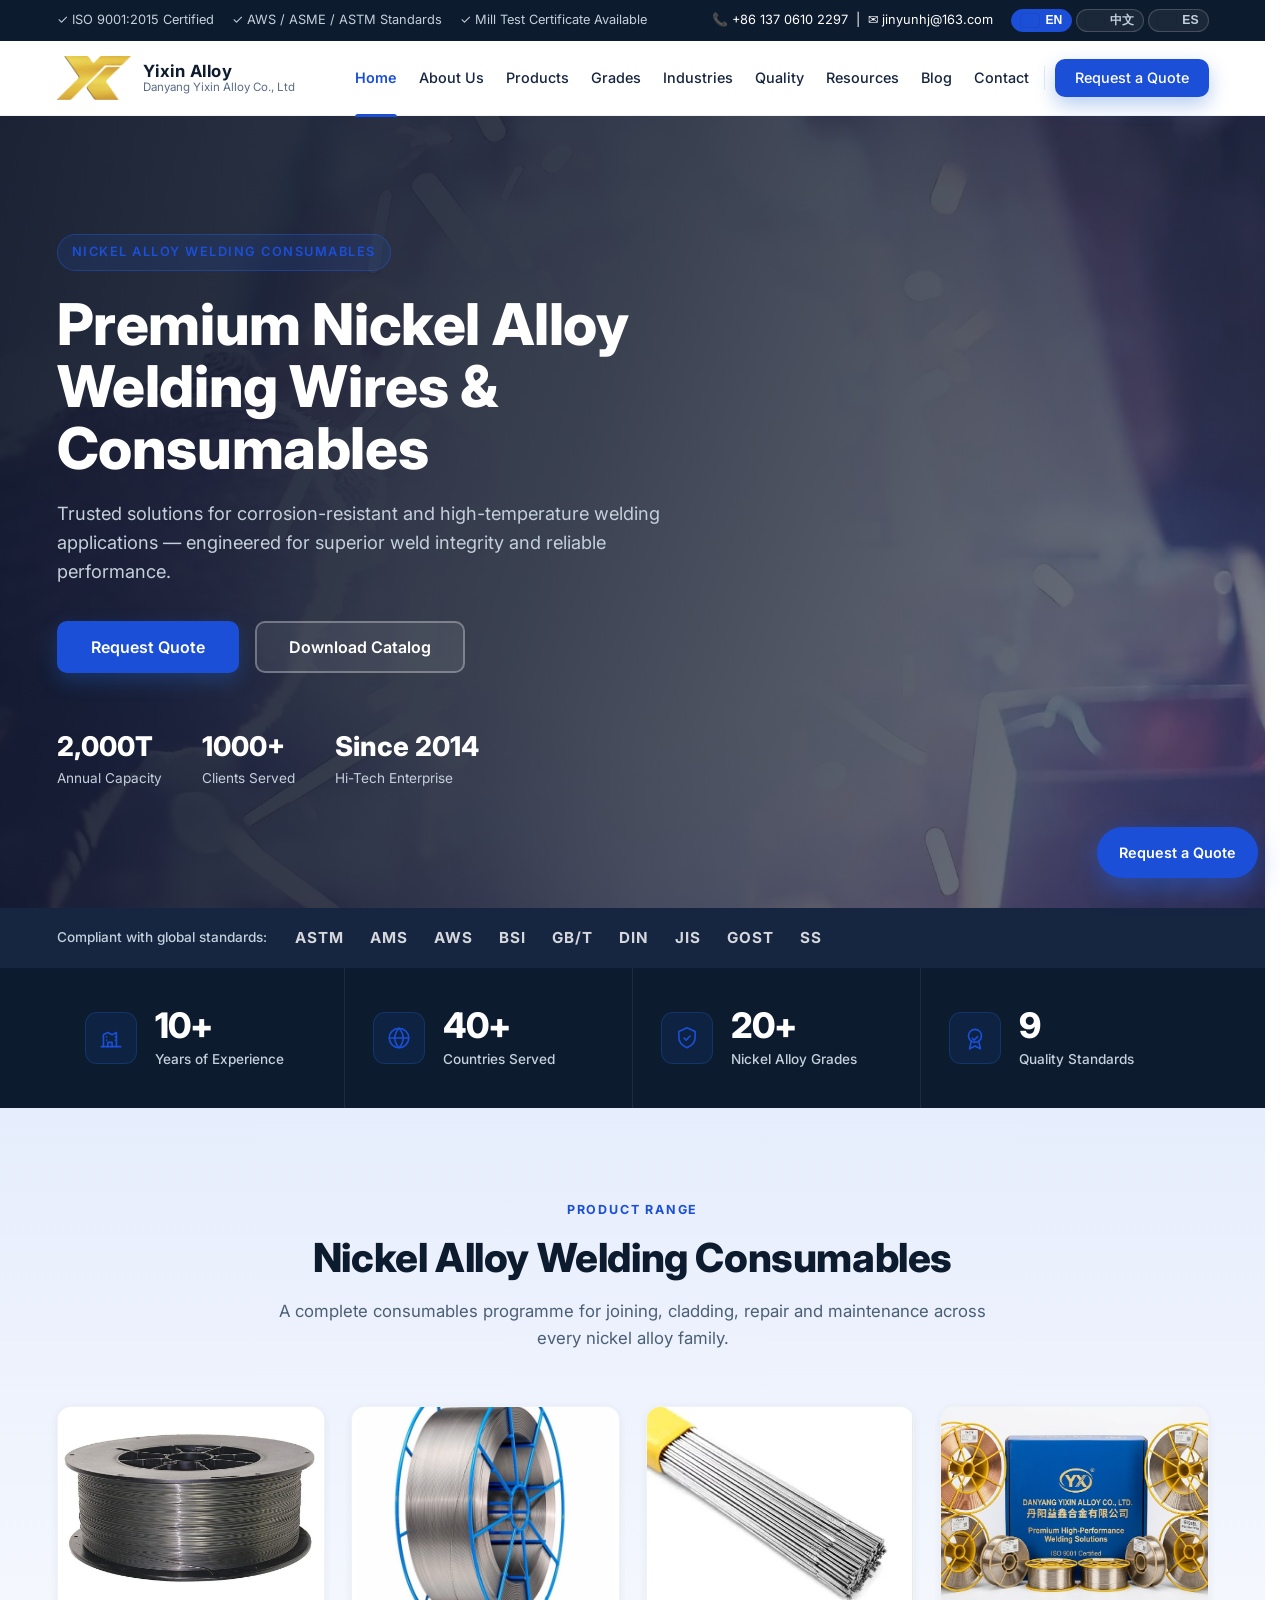
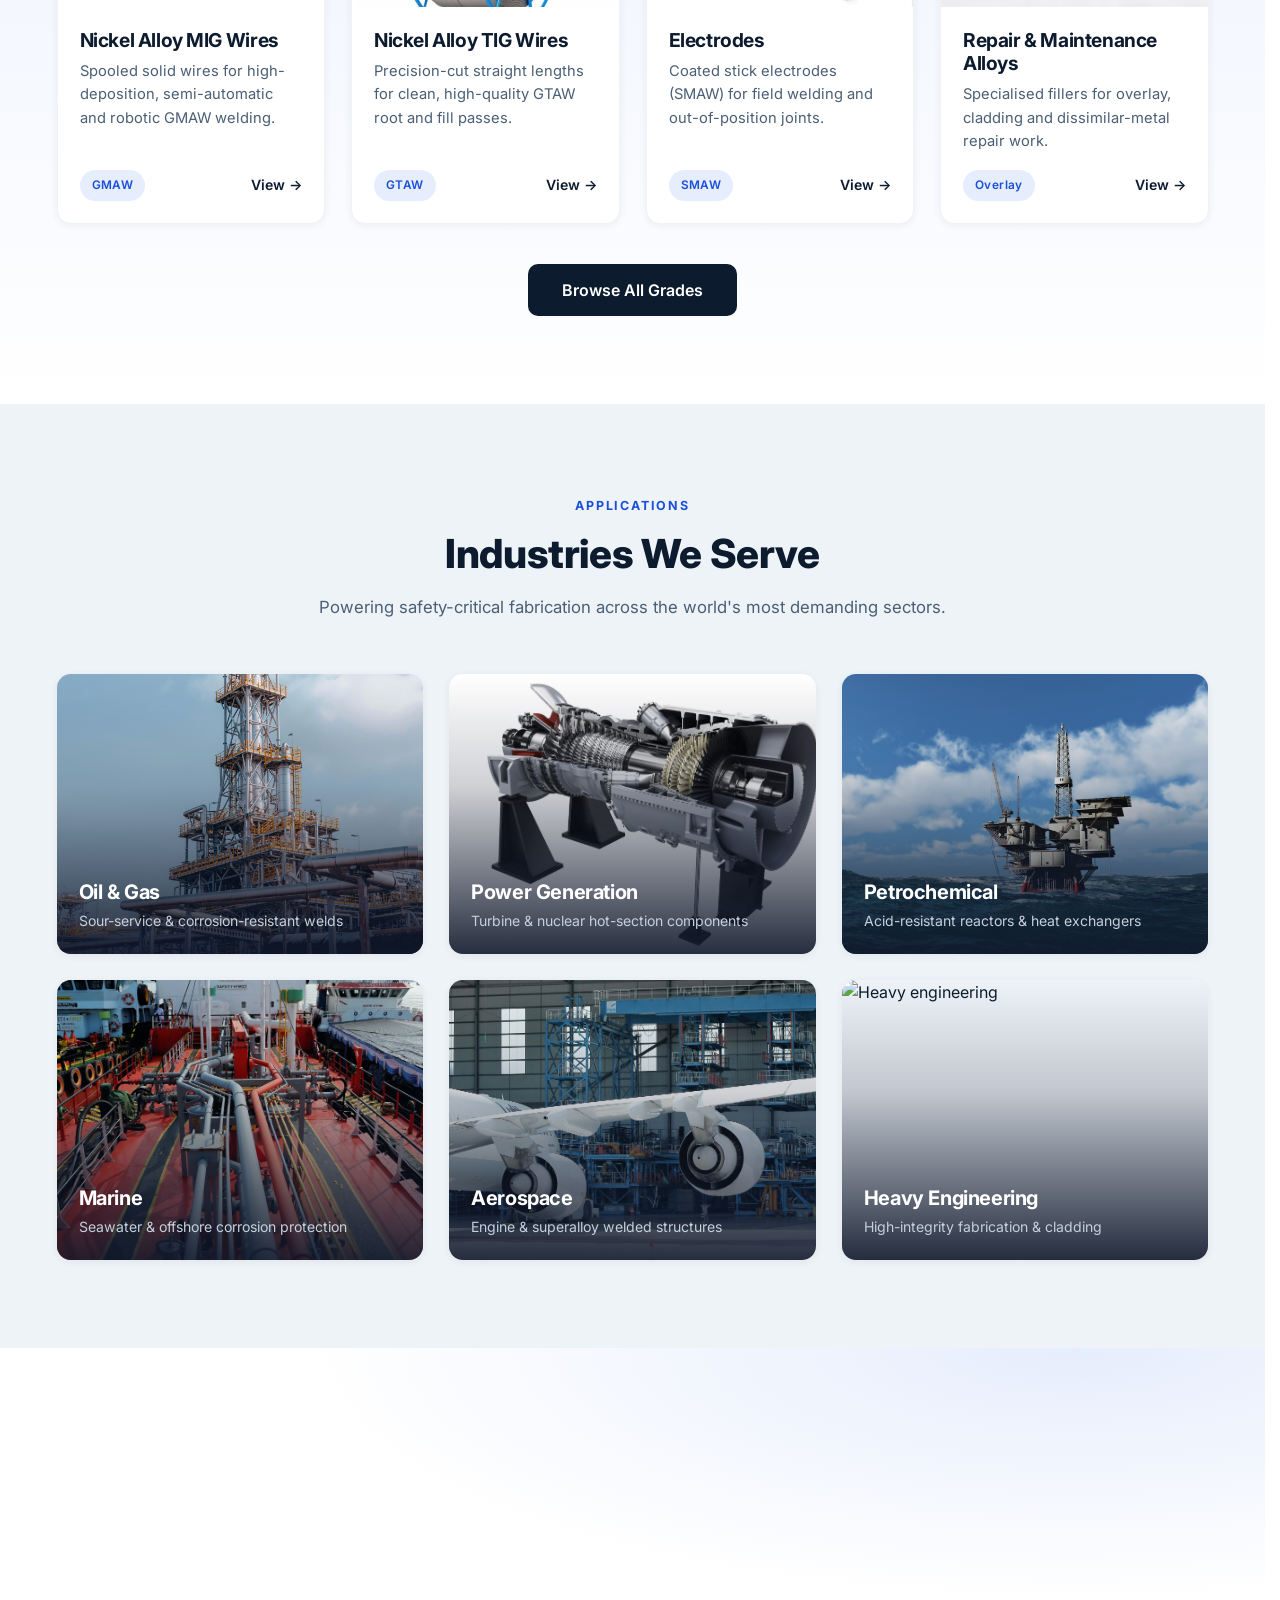
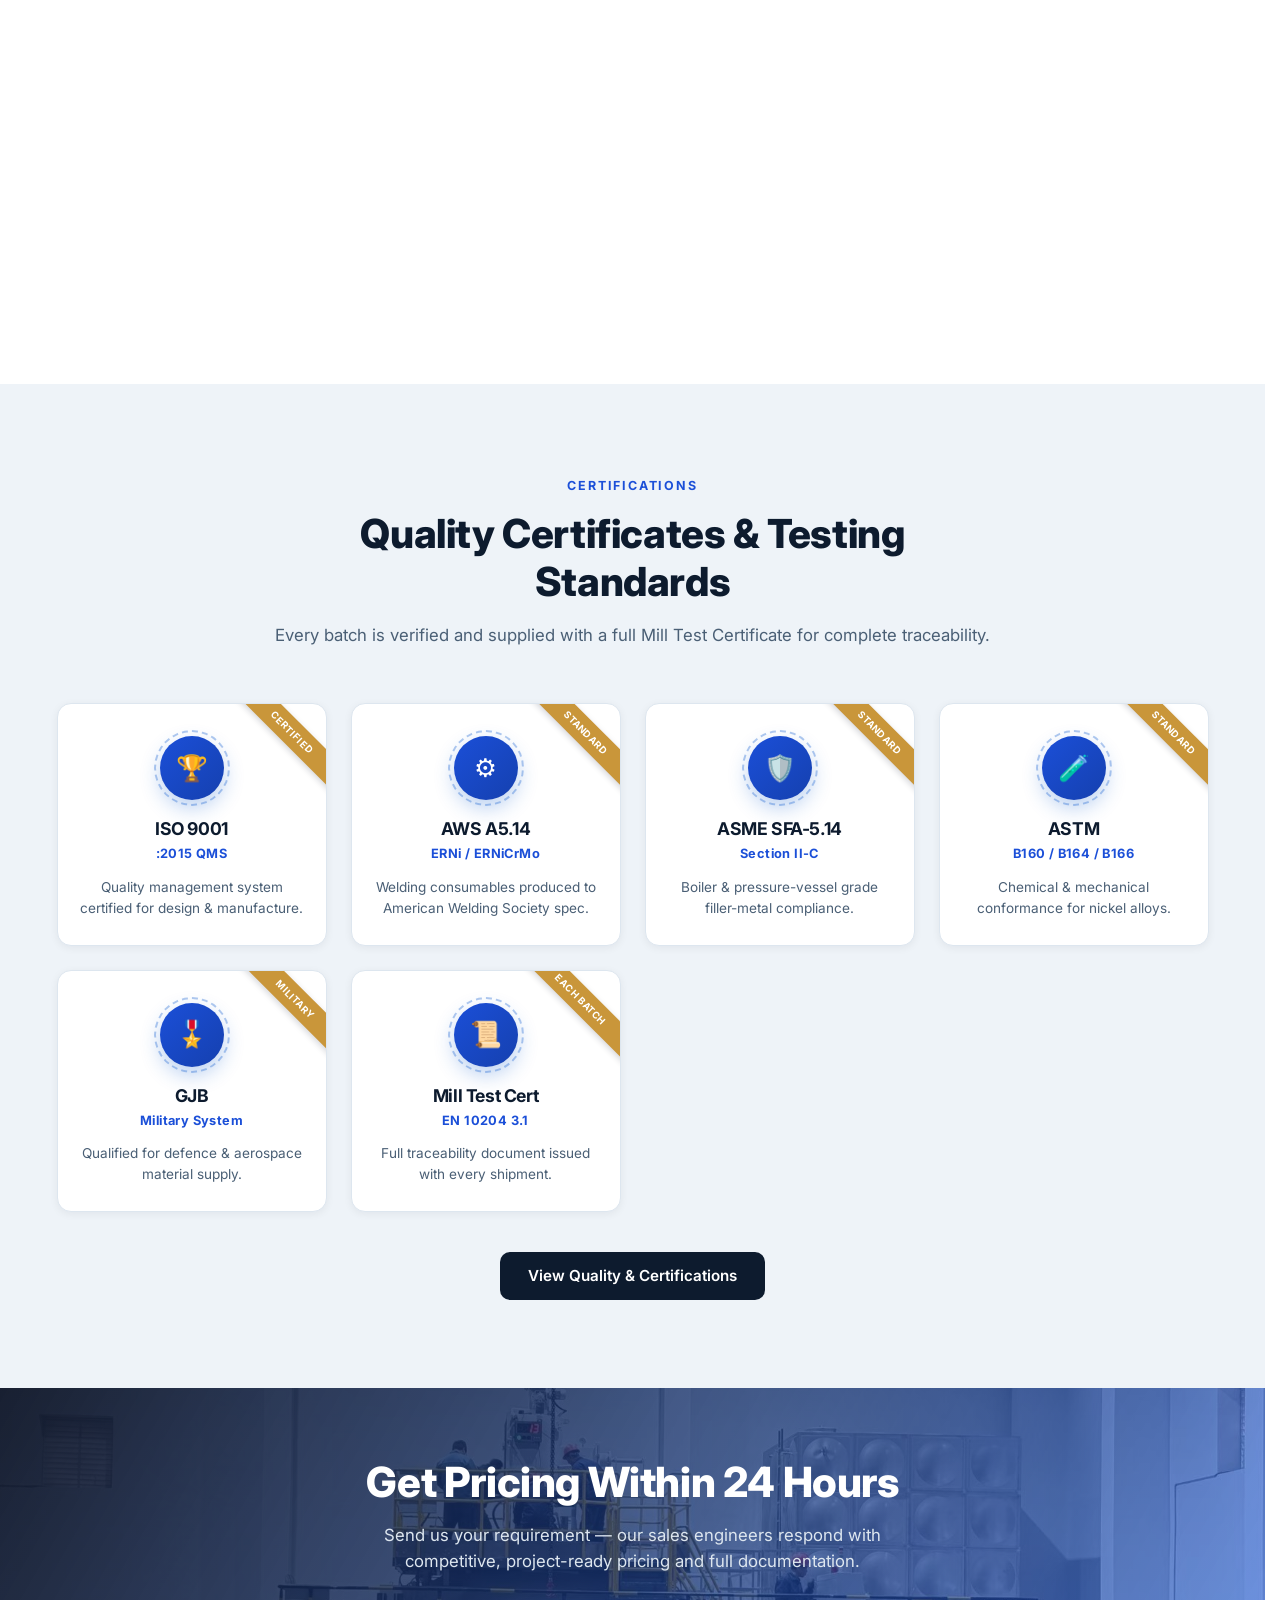
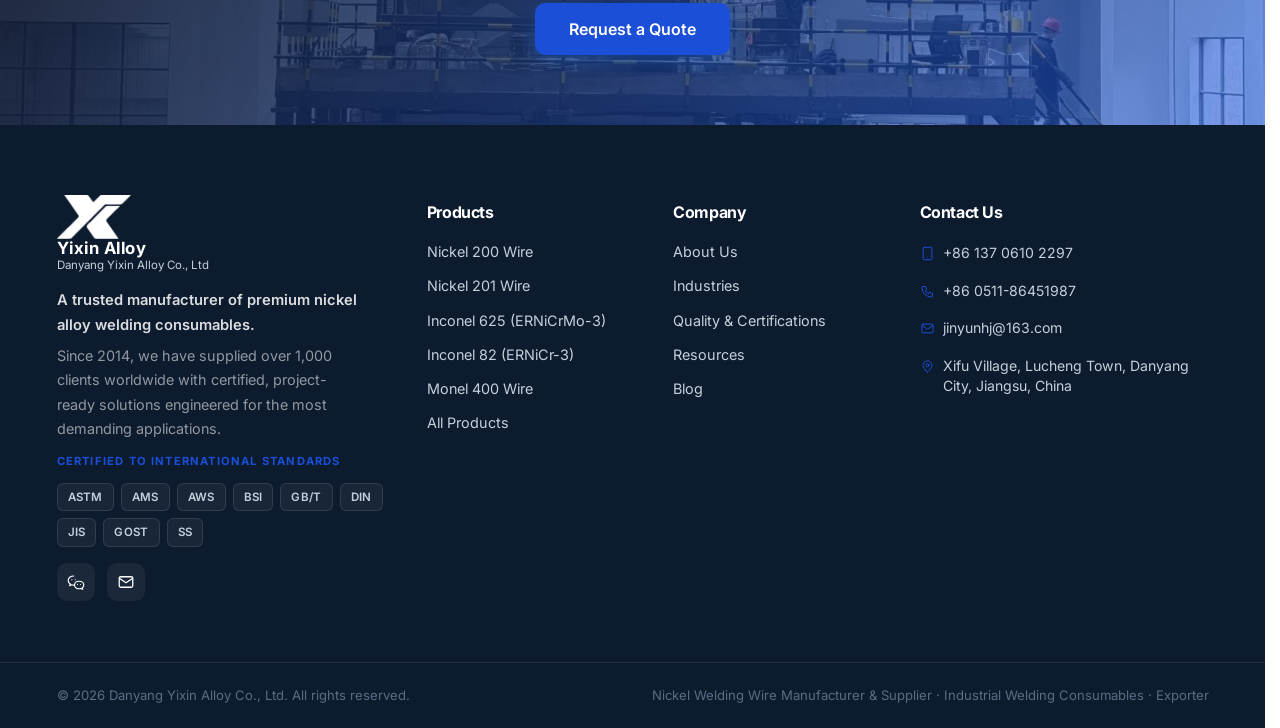
==== commit 16387ad1: "Your commit message" ====
--- a/index.html
+++ b/index.html
@@ -2,15 +2,27 @@
 <html lang="en">
 <head>
   <meta charset="UTF-8" />
+  <link rel="icon" type="image/svg+xml" href="assets/img/favicon.svg" />
+  <link rel="apple-touch-icon" href="assets/img/favicon.svg" />
   <meta name="viewport" content="width=device-width, initial-scale=1.0" />
   <title>Nickel Welding Wire Manufacturer &amp; Supplier | Industrial Nickel Alloy Welding Consumables | YIXIN Alloy</title>
   <meta name="description" content="YIXIN Alloy (Danyang Yixin Alloy Co., Ltd) — premium nickel alloy welding wires & consumables. MIG, TIG, electrodes & repair alloys: Nickel 200/201, Inconel 625/82, Monel 400, Hastelloy C-276. AWS / ASME / ASTM certified. Request a quote or download our catalog." />
   <meta name="keywords" content="Nickel Welding Wire Manufacturer, Nickel Alloy Welding Wire Supplier, ERNiCr-3 Welding Wire, Nickel 200 Welding Wire, Industrial Welding Consumables, Nickel Welding Wire Exporter" />
   <meta name="robots" content="index, follow" />
+  <link rel="canonical" href="https://www.yixinalloy.com/" />
+  <meta name="author" content="Danyang Yixin Alloy Co., Ltd" />
+  <meta name="theme-color" content="#0F172A" />
   <meta property="og:title" content="Premium Nickel Alloy Welding Wires & Consumables | YIXIN Alloy" />
   <meta property="og:description" content="Trusted solutions for corrosion-resistant and high-temperature welding applications. AWS / ASME / ASTM certified nickel alloy welding wires." />
   <meta property="og:type" content="website" />
-  <meta property="og:image" content="assets/img/hero-poster.jpg" />
+  <meta property="og:site_name" content="YIXIN Alloy" />
+  <meta property="og:locale" content="en_US" />
+  <meta property="og:url" content="https://www.yixinalloy.com/" />
+  <meta property="og:image" content="https://www.yixinalloy.com/assets/img/nickel-welding-wire-manufacturer.jpg" />
+  <meta name="twitter:card" content="summary_large_image" />
+  <meta name="twitter:title" content="Premium Nickel Alloy Welding Wires & Consumables | YIXIN Alloy" />
+  <meta name="twitter:description" content="AWS / ASME / ASTM certified nickel alloy welding wires for corrosion-resistant and high-temperature applications." />
+  <meta name="twitter:image" content="https://www.yixinalloy.com/assets/img/nickel-welding-wire-manufacturer.jpg" />
   <link rel="preconnect" href="https://fonts.googleapis.com" />
   <link rel="preconnect" href="https://fonts.gstatic.com" crossorigin />
   <link href="https://fonts.googleapis.com/css2?family=Inter:wght@400;500;600;700;800&display=swap" rel="stylesheet" />
@@ -19,10 +31,29 @@
   {
     "@context": "https://schema.org", "@type": "Organization",
     "name": "Danyang Yixin Alloy Co., Ltd", "alternateName": "YIXIN Alloy",
-    "logo": "assets/img/products/wire-main.png",
+    "url": "https://www.yixinalloy.com/",
+    "logo": "https://www.yixinalloy.com/assets/img/products/nickel-alloy-welding-wire.png",
+    "image": "https://www.yixinalloy.com/assets/img/nickel-welding-wire-manufacturer.jpg",
     "description": "Manufacturer and supplier of nickel welding wire and nickel alloy welding consumables for industrial applications.",
-    "foundingDate": "2014", "email": "jinyunhj@163.com", "telephone": "+86 137 0610 2297",
-    "address": { "@type": "PostalAddress", "streetAddress": "Xifu Village, Lucheng Town", "addressLocality": "Danyang City", "addressRegion": "Jiangsu Province", "addressCountry": "China" }
+    "foundingDate": "2014",
+    "contactPoint": {
+      "@type": "ContactPoint", "telephone": "+86-137-0610-2297",
+      "email": "jinyunhj@163.com", "contactType": "sales",
+      "areaServed": "Worldwide", "availableLanguage": ["en", "zh", "es"]
+    },
+    "address": { "@type": "PostalAddress", "streetAddress": "Xifu Village, Lucheng Town", "addressLocality": "Danyang City", "addressRegion": "Jiangsu Province", "postalCode": "212300", "addressCountry": "CN" }
+  }
+  </script>
+  <script type="application/ld+json">
+  {
+    "@context": "https://schema.org", "@type": "WebSite",
+    "name": "YIXIN Alloy", "url": "https://www.yixinalloy.com/",
+    "publisher": { "@type": "Organization", "name": "Danyang Yixin Alloy Co., Ltd" },
+    "potentialAction": {
+      "@type": "SearchAction",
+      "target": { "@type": "EntryPoint", "urlTemplate": "https://www.yixinalloy.com/products.html?q={search_term_string}" },
+      "query-input": "required name=search_term_string"
+    }
   }
   </script>
 </head>
@@ -31,14 +62,14 @@
 
   <!-- ============ HERO (video) ============ -->
   <section class="hero">
-    <video class="hero__video" id="heroVideo" autoplay muted loop playsinline poster="assets/img/hero-poster.jpg">
+    <video class="hero__video" id="heroVideo" autoplay muted loop playsinline poster="assets/img/nickel-welding-wire-manufacturer.jpg">
       <source src="assets/video/hero.mp4" type="video/mp4" />
     </video>
     <div class="hero__overlay"></div>
     <div class="container hero__inner">
       <div class="hero__content">
         <span class="hero__eyebrow" data-i18n="hero.eyebrow">Nickel Alloy Welding Consumables</span>
-        <h1 data-i18n="hero.title">Nickel Alloy Welding, Perfected.</h1>
+        <h1 data-i18n="hero.title">Premium Nickel Alloy Welding Wires &amp; Consumables</h1>
         <p data-i18n="hero.subtitle">Trusted solutions for corrosion-resistant and high-temperature welding applications —
            engineered for superior weld integrity and reliable performance.</p>
         <div class="hero__actions">
@@ -52,7 +83,6 @@
         </ul>
       </div>
     </div>
-    <button class="hero__mute" id="heroMute" aria-label="Toggle sound">🔇</button>
   </section>
 
   <!-- ============ TRUST STRIP ============ -->
@@ -70,10 +100,22 @@
   <section class="snapshot">
     <div class="container">
       <div class="grid grid--4">
-        <div class="stat-card"><strong>10+</strong><span data-i18n="snap.years">Years of Experience</span></div>
-        <div class="stat-card"><strong>40+</strong><span data-i18n="snap.countries">Countries Served</span></div>
-        <div class="stat-card"><strong>20+</strong><span data-i18n="snap.grades">Nickel Alloy Grades</span></div>
-        <div class="stat-card"><strong>9</strong><span data-i18n="snap.standards">Quality Standards</span></div>
+        <div class="stat-card">
+          <div class="stat-card__icon"><svg viewBox="0 0 24 24" fill="none" stroke="currentColor" stroke-width="1.5" stroke-linecap="round" stroke-linejoin="round"><path d="M3 20h18"/><path d="M5 20V9l4-2 4 2 4-2 .01 13"/><path d="M9 20v-4h4v4"/><path d="M8 11h0M8 14h0M16 11h0M16 14h0"/></svg></div>
+          <div class="stat-card__body"><strong>10+</strong><span data-i18n="snap.years">Years of Experience</span></div>
+        </div>
+        <div class="stat-card">
+          <div class="stat-card__icon"><svg viewBox="0 0 24 24" fill="none" stroke="currentColor" stroke-width="1.5" stroke-linecap="round" stroke-linejoin="round"><circle cx="12" cy="12" r="9"/><path d="M3 12h18"/><path d="M12 3a15 15 0 0 1 4 9 15 15 0 0 1-4 9 15 15 0 0 1-4-9 15 15 0 0 1 4-9z"/></svg></div>
+          <div class="stat-card__body"><strong>40+</strong><span data-i18n="snap.countries">Countries Served</span></div>
+        </div>
+        <div class="stat-card">
+          <div class="stat-card__icon"><svg viewBox="0 0 24 24" fill="none" stroke="currentColor" stroke-width="1.5" stroke-linecap="round" stroke-linejoin="round"><path d="M12 2.5l7.5 3.5v5.5c0 4.5-3 7.5-7.5 9.5-4.5-2-7.5-5-7.5-9.5V6L12 2.5z"/><path d="M9.2 12l2 2 3.6-3.8"/></svg></div>
+          <div class="stat-card__body"><strong>20+</strong><span data-i18n="snap.grades">Nickel Alloy Grades</span></div>
+        </div>
+        <div class="stat-card">
+          <div class="stat-card__icon"><svg viewBox="0 0 24 24" fill="none" stroke="currentColor" stroke-width="1.5" stroke-linecap="round" stroke-linejoin="round"><circle cx="12" cy="10" r="6"/><path d="M9.5 12.2l1.8 1.8 3.2-3.4"/><path d="M8.5 15.2L7 22l5-2.6L17 22l-1.5-6.8"/></svg></div>
+          <div class="stat-card__body"><strong>9</strong><span data-i18n="snap.standards">Quality Standards</span></div>
+        </div>
       </div>
     </div>
   </section>
@@ -89,7 +131,7 @@
       </div>
       <div class="grid grid--4">
         <article class="card product-card product-card--accent">
-          <div class="product-card__media"><img src="assets/img/products/Mig.jpg" alt="Nickel alloy MIG wire" loading="lazy" /></div>
+          <div class="product-card__media"><img src="assets/img/products/nickel-mig-welding-wire.jpg" alt="Nickel alloy MIG wire" loading="lazy" /></div>
           <div class="product-card__body">
             <h3 data-i18n="card.mig.title">Nickel Alloy MIG Wires</h3>
             <p data-i18n="card.mig.desc">Spooled solid wires for high-deposition, semi-automatic and robotic GMAW welding.</p>
@@ -97,7 +139,7 @@
           </div>
         </article>
         <article class="card product-card product-card--accent">
-          <div class="product-card__media"><img src="assets/img/products/tig.png" alt="Nickel alloy TIG wire" loading="lazy" /></div>
+          <div class="product-card__media"><img src="assets/img/products/nickel-tig-welding-wire.png" alt="Nickel alloy TIG wire" loading="lazy" /></div>
           <div class="product-card__body">
             <h3 data-i18n="card.tig.title">Nickel Alloy TIG Wires</h3>
             <p data-i18n="card.tig.desc">Precision-cut straight lengths for clean, high-quality GTAW root and fill passes.</p>
@@ -105,7 +147,7 @@
           </div>
         </article>
         <article class="card product-card product-card--accent">
-          <div class="product-card__media"><img src="assets/img/products/eletrolite.png" alt="Nickel alloy electrodes" loading="lazy" /></div>
+          <div class="product-card__media"><img src="assets/img/products/nickel-welding-electrodes.png" alt="Nickel alloy electrodes" loading="lazy" /></div>
           <div class="product-card__body">
             <h3 data-i18n="card.elec.title">Electrodes</h3>
             <p data-i18n="card.elec.desc">Coated stick electrodes (SMAW) for field welding and out-of-position joints.</p>
@@ -113,7 +155,7 @@
           </div>
         </article>
         <article class="card product-card product-card--accent">
-          <div class="product-card__media"><img src="assets/img/products/repair.png" alt="Repair and maintenance alloys" loading="lazy" /></div>
+          <div class="product-card__media"><img src="assets/img/products/nickel-repair-alloys.png" alt="Repair and maintenance alloys" loading="lazy" /></div>
           <div class="product-card__body">
             <h3 data-i18n="card.repair.title">Repair &amp; Maintenance Alloys</h3>
             <p data-i18n="card.repair.desc">Specialised fillers for overlay, cladding and dissimilar-metal repair work.</p>
@@ -134,12 +176,12 @@
         <p data-i18n="ind.subtitle">Powering safety-critical fabrication across the world's most demanding sectors.</p>
       </div>
       <div class="grid grid--3">
-        <a href="industries.html" class="industry-card"><img src="assets/img/oil%20and%20gas%20.jpg" alt="Oil and gas" loading="lazy" /><div class="industry-card__overlay"><h3 data-i18n="ind.oil.t">Oil &amp; Gas</h3><p data-i18n="ind.oil.d">Sour-service & corrosion-resistant welds</p></div></a>
-        <a href="industries.html" class="industry-card"><img src="assets/img/industries/power.jpg" alt="Power generation" loading="lazy" /><div class="industry-card__overlay"><h3 data-i18n="ind.power.t">Power Generation</h3><p data-i18n="ind.power.d">Turbine & nuclear hot-section components</p></div></a>
-        <a href="industries.html" class="industry-card"><img src="assets/img/industries/petrochemical.jpg" alt="Petrochemical" loading="lazy" /><div class="industry-card__overlay"><h3 data-i18n="ind.petro.t">Petrochemical</h3><p data-i18n="ind.petro.d">Acid-resistant reactors & heat exchangers</p></div></a>
-        <a href="industries.html" class="industry-card"><img src="assets/img/marine.jpg" alt="Marine" loading="lazy" /><div class="industry-card__overlay"><h3 data-i18n="ind.marine.t">Marine</h3><p data-i18n="ind.marine.d">Seawater & offshore corrosion protection</p></div></a>
-        <a href="industries.html" class="industry-card"><img src="assets/img/aerospace.jpg" alt="Aerospace" loading="lazy" /><div class="industry-card__overlay"><h3 data-i18n="ind.aero.t">Aerospace</h3><p data-i18n="ind.aero.d">Engine & superalloy welded structures</p></div></a>
-        <a href="industries.html" class="industry-card"><img src="assets/img/heavy-engineering.jpg" alt="Heavy engineering" loading="lazy" /><div class="industry-card__overlay"><h3 data-i18n="ind.heavy.t">Heavy Engineering</h3><p data-i18n="ind.heavy.d">High-integrity fabrication & cladding</p></div></a>
+        <a href="industries.html" class="industry-card"><img src="assets/img/oil-and-gas-nickel-welding.jpg" alt="Oil and gas" loading="lazy" /><div class="industry-card__overlay"><h3 data-i18n="ind.oil.t">Oil &amp; Gas</h3><p data-i18n="ind.oil.d">Sour-service & corrosion-resistant welds</p></div></a>
+        <a href="industries.html" class="industry-card"><img src="assets/img/industries/power-generation-nickel-welding.jpg" alt="Power generation" loading="lazy" /><div class="industry-card__overlay"><h3 data-i18n="ind.power.t">Power Generation</h3><p data-i18n="ind.power.d">Turbine & nuclear hot-section components</p></div></a>
+        <a href="industries.html" class="industry-card"><img src="assets/img/industries/petrochemical-nickel-welding.jpg" alt="Petrochemical" loading="lazy" /><div class="industry-card__overlay"><h3 data-i18n="ind.petro.t">Petrochemical</h3><p data-i18n="ind.petro.d">Acid-resistant reactors & heat exchangers</p></div></a>
+        <a href="industries.html" class="industry-card"><img src="assets/img/marine-nickel-welding.jpg" alt="Marine" loading="lazy" /><div class="industry-card__overlay"><h3 data-i18n="ind.marine.t">Marine</h3><p data-i18n="ind.marine.d">Seawater & offshore corrosion protection</p></div></a>
+        <a href="industries.html" class="industry-card"><img src="assets/img/aerospace-nickel-welding.jpg" alt="Aerospace" loading="lazy" /><div class="industry-card__overlay"><h3 data-i18n="ind.aero.t">Aerospace</h3><p data-i18n="ind.aero.d">Engine & superalloy welded structures</p></div></a>
+        <a href="industries.html" class="industry-card"><img src="assets/img/heavy-engineering-nickel-welding.jpg" alt="Heavy engineering" loading="lazy" /><div class="industry-card__overlay"><h3 data-i18n="ind.heavy.t">Heavy Engineering</h3><p data-i18n="ind.heavy.d">High-integrity fabrication & cladding</p></div></a>
       </div>
     </div>
   </section>
@@ -148,7 +190,7 @@
   <section class="section section--why">
     <div class="container split">
       <div class="split__media">
-        <img src="assets/img/facility-furnace.png" alt="Vacuum induction melting furnace" loading="lazy" />
+        <img src="assets/img/vacuum-induction-melting-furnace.png" alt="Vacuum induction melting furnace" loading="lazy" />
         <div class="split__stat"><strong>50,000&thinsp;㎡</strong><span data-i18n="why.facility">Integrated facility</span></div>
       </div>
       <div class="split__content">
@@ -194,7 +236,6 @@
       <p data-i18n="ctab.subtitle">Send us your requirement — our sales engineers respond with competitive, project-ready pricing and full documentation.</p>
       <div class="cta-banner__actions">
         <a href="contact.html" class="btn btn--accent btn--lg" data-i18n="cta.quote">Request a Quote</a>
-        <a href="contact.html" class="btn btn--outline-light btn--lg" data-i18n="ctab.contactSales">Contact Sales</a>
       </div>
     </div>
   </section>
--- a/css/styles.css
+++ b/css/styles.css
@@ -1,32 +1,33 @@
 /* =========================================================
    YIXIN ALLOY — Nickel Welding Wire (Multi-page B2B Site)
    Premium Industrial palette
-   Navy #0F172A · Steel Gray #64748B · Steel Blue #1E66D0 · White
+   Ink Navy #0D1B2E · Deep Sapphire #1B4FD8 · Gold #C9963A · White
    Typography: Inter
    ========================================================= */
 
 :root {
-  --navy: #0F172A;
-  --navy-700: #1E293B;
-  --navy-600: #334155;
-  --gray: #64748B;
-  --gray-400: #94A3B8;
-  --gray-300: #CBD5E1;
-  --gray-200: #E2E8F0;
-  --gray-100: #F1F5F9;
-  --gray-50: #F8FAFC;
-  /* Professional steel-blue accent system (legacy --orange names kept) */
-  --orange: #1E66D0;
-  --orange-dark: #1A4FA8;
-  --orange-light: #EAF1FC;
-  --accent: #1E66D0;
-  --accent-dark: #1A4FA8;
-  --accent-soft: #EAF1FC;
-  --teal: #0E7490;
-  --gold: #B08A3E;
+  --navy: #0D1B2E;
+  --navy-700: #162540;
+  --navy-600: #243855;
+  --gray: #5A6D85;
+  --gray-400: #8FA0B4;
+  --gray-300: #C4D0DC;
+  --gray-200: #DDE6EF;
+  --gray-100: #EEF3F8;
+  --gray-50: #F6F9FB;
+  /* Premium sapphire accent system */
+  --orange: #1B4FD8;
+  --orange-dark: #1540AF;
+  --orange-light: #E6EDFC;
+  --accent: #1B4FD8;
+  --accent-dark: #1540AF;
+  --accent-soft: #E6EDFC;
+  --teal: #0C6E8A;
+  --gold: #C9963A;
+  --gold-soft: #FDF3E3;
   --white: #FFFFFF;
-  --text: #0F172A;
-  --text-muted: #475569;
+  --text: #0D1B2E;
+  --text-muted: #4A5F75;
   --radius: 10px;
   --radius-lg: 14px;
   --radius-xl: 20px;
@@ -38,7 +39,13 @@
 }
 
 * { margin: 0; padding: 0; box-sizing: border-box; }
-html { scroll-behavior: smooth; scroll-padding-top: 120px; }
+html {
+  scroll-behavior: smooth; scroll-padding-top: 120px;
+  /* Reserve space for the scrollbar so centred content never shifts
+     sideways ("jerks") when navigating between short and tall pages. */
+  scrollbar-gutter: stable;
+  overflow-y: scroll;
+}
 body {
   font-family: 'Inter', system-ui, -apple-system, Segoe UI, Roboto, sans-serif;
   color: var(--text);
@@ -105,6 +112,10 @@
 .lang-switching [data-i18n],
 .lang-switching [data-i18n-html] { opacity: .35; }
 
+/* Reserve the header height before JS injects it, so the page
+   never jumps down ("jerks") while the chrome is mounting. */
+#site-header { min-height: 75px; }
+
 /* ---------- Header / Nav ---------- */
 .header {
   position: sticky; top: 0; z-index: 100;
@@ -124,6 +135,11 @@
   display: grid; place-items: center; font-size: 1.05rem;
   box-shadow: 0 6px 14px rgba(37, 99, 235, .35);
 }
+.brand__logo {
+  height: 44px; width: auto; max-width: 120px;
+  object-fit: contain; display: block;
+}
+.brand__logo--light { filter: brightness(0) invert(1); }
 .brand__text { display: flex; flex-direction: column; line-height: 1.15; }
 .brand__text strong { font-size: 1.05rem; letter-spacing: .5px; color: var(--navy); }
 .brand__text small { font-size: .72rem; color: var(--gray); }
@@ -182,7 +198,7 @@
 .page-banner::before {
   content: ''; position: absolute; inset: 0;
   background: linear-gradient(120deg, rgba(15,23,42,.92), rgba(30,41,59,.82)),
-              url('../assets/img/hero-factory.jpg') center/cover no-repeat;
+              url('../assets/img/nickel-alloy-factory.jpg') center/cover no-repeat;
   z-index: 0;
 }
 .page-banner__inner { position: relative; z-index: 1; }
@@ -210,7 +226,9 @@
     var(--white);
 }
 .section__head { max-width: 720px; margin: 0 auto 54px; text-align: center; }
-.section__head--left { margin-inline: 0; text-align: left; }
+.section__head--left { margin-inline: 0; max-width: none; text-align: left; }
+.section__head--sm { margin-bottom: 32px; }
+.section__head--sm h2 { font-size: clamp(1.45rem, 2.4vw, 1.7rem); }
 .section__head--light h2 { color: #fff; }
 .section__eyebrow {
   display: inline-block; font-size: .78rem; font-weight: 700; letter-spacing: 1.8px;
@@ -229,10 +247,27 @@
 
 /* ---------- Company Snapshot / stat cards ---------- */
 .snapshot { background: var(--navy); }
-.stat-card { text-align: center; padding: 30px 18px; border-right: 1px solid rgba(255,255,255,.08); }
+.snapshot .grid { gap: 0; }
+.stat-card {
+  position: relative; padding: 40px 28px;
+  display: flex; align-items: center; gap: 18px;
+  border-right: 1px solid rgba(255,255,255,.08);
+}
 .stat-card:last-child { border-right: none; }
-.stat-card strong { display: block; font-size: 2.4rem; font-weight: 800; color: var(--orange); }
-.stat-card span { color: var(--gray-300); font-size: .95rem; margin-top: 4px; display: block; }
+.stat-card__icon {
+  flex: 0 0 auto; width: 52px; height: 52px; border-radius: 12px;
+  display: grid; place-items: center; color: var(--accent);
+  background: rgba(30,102,208,.12);
+  border: 1px solid rgba(30,102,208,.28);
+}
+.stat-card__icon svg { width: 26px; height: 26px; }
+.stat-card__body { display: flex; flex-direction: column; align-items: flex-start; }
+.stat-card strong {
+  font-size: 2.2rem; font-weight: 800; line-height: 1; color: #fff; letter-spacing: -1px;
+}
+.stat-card span {
+  color: var(--gray-300); font-size: .85rem; margin-top: 7px; font-weight: 500; line-height: 1.3;
+}
 
 /* ---------- Cards ---------- */
 .card {
@@ -614,6 +649,1004 @@
 .cert-card .cert-card__code { display: block; font-size: .8rem; font-weight: 700; color: var(--accent); letter-spacing: .4px; margin-bottom: 12px; }
 .cert-card p { font-size: .85rem; color: var(--text-muted); line-height: 1.55; }
 
+/* ---------- Certifications section premium intro ---------- */
+.cert-section-head {
+  display: flex;
+  align-items: stretch;
+  gap: 0;
+  margin-bottom: 48px;
+  border: 1px solid var(--gray-200);
+  border-radius: var(--radius-lg);
+  overflow: hidden;
+  background: #fff;
+  box-shadow: var(--shadow-sm);
+}
+.cert-section-head__text {
+  flex: 1;
+  padding: 32px 36px;
+  border-right: 1px solid var(--gray-200);
+}
+.cert-section-head__text h2 {
+  margin: 6px 0 10px;
+  font-size: 1.55rem;
+}
+.cert-section-head__text p {
+  color: var(--text-muted);
+  font-size: .92rem;
+  line-height: 1.65;
+  margin: 0;
+  max-width: 480px;
+}
+.cert-section-head__stats {
+  display: flex;
+  align-items: center;
+  background: var(--navy);
+  padding: 0 8px;
+  flex-shrink: 0;
+}
+.cert-section-head__stat {
+  display: flex;
+  flex-direction: column;
+  align-items: center;
+  padding: 28px 28px;
+  gap: 4px;
+}
+.cert-section-head__num {
+  font-size: 1.9rem;
+  font-weight: 800;
+  color: #fff;
+  line-height: 1;
+  letter-spacing: -1.5px;
+}
+.cert-section-head__label {
+  font-size: .6rem;
+  font-weight: 600;
+  text-transform: uppercase;
+  letter-spacing: .8px;
+  color: rgba(255,255,255,.55);
+  text-align: center;
+  white-space: nowrap;
+}
+.cert-section-head__divider {
+  width: 1px;
+  height: 40px;
+  background: rgba(255,255,255,.15);
+  flex-shrink: 0;
+}
+@media (max-width: 900px) {
+  .cert-section-head { flex-direction: column; }
+  .cert-section-head__text { border-right: none; border-bottom: 1px solid var(--gray-200); }
+  .cert-section-head__stats { padding: 16px 0; justify-content: center; }
+  .cert-section-head__stat { padding: 12px 20px; }
+  .cert-section-head__divider { width: 40px; height: 1px; }
+}
+.cert-intro__banner {
+  display: flex;
+  align-items: center;
+  gap: 18px;
+  background: var(--navy);
+  border-radius: var(--radius-lg);
+  padding: 20px 24px;
+  margin-bottom: 40px;
+  flex-wrap: wrap;
+}
+.cert-intro__icon {
+  width: 36px;
+  height: 36px;
+  color: var(--gold);
+  flex-shrink: 0;
+}
+.cert-intro__banner-text {
+  flex: 1;
+  font-size: .88rem;
+  color: rgba(255,255,255,.85);
+  line-height: 1.6;
+  min-width: 220px;
+}
+.cert-intro__banner-text strong {
+  color: #fff;
+  font-weight: 700;
+}
+.cert-intro__standards {
+  display: flex;
+  flex-wrap: wrap;
+  gap: 6px;
+  flex-shrink: 0;
+}
+.cert-intro__standards span {
+  font-size: .65rem;
+  font-weight: 700;
+  letter-spacing: .6px;
+  text-transform: uppercase;
+  color: var(--navy);
+  background: rgba(255,255,255,.92);
+  border-radius: 4px;
+  padding: 4px 9px;
+}
+@media (max-width: 768px) {
+  .cert-intro { flex-direction: column; align-items: flex-start; }
+  .cert-intro__stats { gap: 16px; }
+  .cert-intro__banner { flex-direction: column; align-items: flex-start; }
+}
+
+/* ---------- Certificate group (sub-heading dividers inside honors section) ---------- */
+/* ---------- Certifications Group (.cg) ---------- */
+.cg {
+  padding: 48px 0;
+  border-bottom: 1px solid var(--gray-200);
+}
+.cg:first-of-type { padding-top: 0; }
+.cg:last-of-type { border-bottom: none; padding-bottom: 0; }
+.cg--last { border-bottom: none; padding-bottom: 0; }
+
+/* Label row */
+.cg__label {
+  display: flex;
+  align-items: center;
+  gap: 0;
+  margin-bottom: 24px;
+  flex-direction: column;
+  align-items: flex-start;
+}
+.cg__label-tag {
+  font-size: 1.05rem;
+  font-weight: 700;
+  color: var(--navy);
+  letter-spacing: -.2px;
+  line-height: 1.3;
+}
+.cg__label-sub {
+  font-size: .78rem;
+  color: var(--accent);
+  font-weight: 600;
+  margin-top: 4px;
+  letter-spacing: .3px;
+}
+
+/* Side-by-side row: info card left, cert cards right */
+.cg__row {
+  display: grid;
+  grid-template-columns: 1fr 480px;
+  gap: 28px;
+  align-items: stretch;
+}
+
+/* Info card (image + desc) */
+.cg__side {
+  display: flex;
+  flex-direction: column;
+  background: #fff;
+  border: 1px solid var(--gray-200);
+  border-radius: var(--radius-lg);
+  overflow: hidden;
+  box-shadow: 0 2px 12px rgba(13,27,46,.06);
+}
+.cg__img {
+  width: 100%;
+  overflow: hidden;
+  flex: 8;
+  min-height: 300px;
+  max-height: 300px;
+}
+.cg__img img {
+  width: 100%; height: 100%;
+  object-fit: cover;
+  display: block;
+  transition: transform .5s var(--ease);
+}
+.cg__side:hover .cg__img img { transform: scale(1.03); }
+
+/* Description inside info card */
+.cg__desc {
+  font-size: .78rem;
+  color: var(--text-muted);
+  line-height: 1.5;
+  margin: 0;
+  padding: 8px 16px 10px;
+  border-top: 1px solid var(--gray-200);
+  flex-shrink: 0;
+  text-align: left;
+  letter-spacing: 0.01em;
+}
+
+/* Certificate cards — always horizontal row, equal height */
+.cg__cards {
+  display: flex;
+  flex-direction: row;
+  gap: 16px;
+  align-items: stretch;
+  height: 100%;
+}
+
+/* Individual cert card */
+.cg__card {
+  display: flex;
+  flex-direction: column;
+  flex: 1;
+  min-width: 0;
+  background: #fff;
+  border: 1px solid var(--gray-200);
+  border-radius: var(--radius-lg);
+  overflow: hidden;
+  text-decoration: none;
+  color: inherit;
+  box-shadow: 0 2px 12px rgba(13,27,46,.06);
+  transition: transform .25s var(--ease), box-shadow .25s, border-color .2s;
+}
+.cg__card:hover {
+  transform: translateY(-5px);
+  box-shadow: 0 14px 36px rgba(13,27,46,.13);
+  border-color: var(--accent);
+}
+
+/* Certificate image — fills card height above footer */
+.cg__card-frame {
+  overflow: hidden;
+  background: var(--gray-50);
+  border-bottom: 1px solid var(--gray-200);
+  flex: 1;
+  min-height: 300px;
+  position: relative;
+}
+.cg__card-frame img {
+  width: 100%;
+  height: 100%;
+  object-fit: contain;
+  object-position: center;
+  display: block;
+  transition: transform .4s var(--ease);
+}
+.cg__card:hover .cg__card-frame img { transform: scale(1.04); }
+.cg__card-zoom {
+  position: absolute;
+  bottom: 10px;
+  right: 10px;
+  width: 30px;
+  height: 30px;
+  background: var(--navy);
+  color: #fff;
+  border-radius: 6px;
+  display: grid;
+  place-items: center;
+  opacity: 0;
+  transition: opacity .2s;
+  text-decoration: none;
+}
+.cg__card:hover .cg__card-zoom { opacity: 1; }
+
+/* Card footer — navy */
+.cg__card-foot {
+  padding: 10px 14px 12px;
+  display: flex;
+  flex-direction: column;
+  gap: 2px;
+  background: var(--navy);
+  flex-shrink: 0;
+}
+.cg__card-foot strong {
+  font-size: .78rem;
+  font-weight: 700;
+  color: #fff;
+  line-height: 1.2;
+}
+.cg__card-foot > span:last-child {
+  font-size: .68rem;
+  color: rgba(255,255,255,.5);
+  line-height: 1.3;
+}
+.cg__card-tag {
+  display: inline-block;
+  font-size: .56rem;
+  font-weight: 700;
+  letter-spacing: 1px;
+  text-transform: uppercase;
+  color: rgba(255,255,255,.7);
+  background: rgba(255,255,255,.12);
+  padding: 2px 8px;
+  border-radius: 3px;
+  margin-bottom: 5px;
+  width: fit-content;
+}
+
+/* Trust banner */
+.cg-banner {
+  margin-top: 48px;
+  background: var(--navy);
+  border-radius: var(--radius-lg);
+  padding: 24px 32px;
+  display: flex;
+  align-items: center;
+  gap: 28px;
+  flex-wrap: wrap;
+}
+.cg-banner > svg { flex-shrink: 0; color: var(--accent); }
+.cg-banner__text {
+  flex: 1;
+  font-size: .84rem;
+  color: rgba(255,255,255,.6);
+  line-height: 1.65;
+  min-width: 240px;
+}
+.cg-banner__text strong { color: #fff; font-weight: 600; }
+.cg-banner__standards {
+  display: flex;
+  flex-wrap: wrap;
+  gap: 6px;
+}
+.cg-banner__standards span {
+  font-size: .62rem;
+  font-weight: 700;
+  letter-spacing: .8px;
+  text-transform: uppercase;
+  color: rgba(255,255,255,.55);
+  background: rgba(255,255,255,.07);
+  border: 1px solid rgba(255,255,255,.12);
+  padding: 4px 10px;
+  border-radius: 4px;
+}
+
+/* Responsive */
+@media (max-width: 960px) {
+  .cg__row { grid-template-columns: 1fr; }
+  .cg__cards { align-items: flex-start; }
+  .cg__card { flex: 0 0 48%; max-width: 48%; }
+}
+@media (max-width: 640px) {
+  .cg-banner { padding: 20px; }
+  .cg__card { flex: 0 0 calc(50% - 8px); max-width: calc(50% - 8px); }
+}
+
+.cert-group__header {
+  display: grid;
+  grid-template-columns: auto 1fr;
+  align-items: start;
+  column-gap: 24px;
+  padding-bottom: 24px;
+  margin-bottom: 36px;
+  border-bottom: 1px solid var(--gray-200);
+  position: relative;
+}
+.cert-group__header::before {
+  content: '';
+  position: absolute;
+  left: 0;
+  bottom: -1px;
+  width: 48px;
+  height: 2px;
+  background: var(--accent);
+}
+.cert-group__counter {
+  width: 48px;
+  height: 48px;
+  border-radius: 50%;
+  background: var(--navy);
+  color: #fff;
+  display: flex;
+  align-items: center;
+  justify-content: center;
+  font-size: .8rem;
+  font-weight: 800;
+  letter-spacing: .5px;
+  flex-shrink: 0;
+  margin-top: 2px;
+}
+.cert-group__text h3 {
+  font-size: 1.25rem;
+  font-weight: 800;
+  color: var(--navy);
+  margin: 0 0 5px;
+  letter-spacing: -.3px;
+}
+.cert-group__text p {
+  font-size: .88rem;
+  color: var(--text-muted);
+  margin: 0;
+  line-height: 1.6;
+}
+.cert-group__badge {
+  display: inline-flex;
+  align-items: center;
+  gap: 5px;
+  font-size: .72rem;
+  font-weight: 700;
+  color: var(--accent);
+  background: var(--accent-soft);
+  border: 1px solid rgba(30,102,208,.15);
+  border-radius: 20px;
+  padding: 3px 10px;
+  margin-top: 8px;
+  letter-spacing: .3px;
+  text-transform: uppercase;
+}
+
+/* ---------- Honor chapters (about page) ---------- */
+
+.honor-chapter { margin-top: 56px; }
+.honor-chapter:first-of-type { margin-top: 0; }
+
+.honor-chapter__head {
+  display: flex;
+  align-items: center;
+  justify-content: space-between;
+  gap: 16px;
+  margin-bottom: 28px;
+  padding-bottom: 16px;
+  border-bottom: 2px solid var(--accent);
+  position: relative;
+}
+.honor-chapter__head::after { display: none; }
+.honor-chapter__head .honor-chapter__head-after { display: none; }
+.honor-chapter__body { padding: 0; }
+.honor-chapter__head-left { flex: 1; }
+.honor-chapter__num { display: none; }
+.honor-chapter__title {
+  font-size: 1.1rem;
+  font-weight: 700;
+  color: var(--navy);
+  margin: 0 0 4px;
+  letter-spacing: -.01em;
+}
+.honor-chapter__count {
+  font-size: .73rem;
+  color: var(--text-muted);
+  margin: 0;
+  font-weight: 500;
+}
+.honor-chapter__badge {
+  font-size: .65rem;
+  font-weight: 700;
+  letter-spacing: .8px;
+  text-transform: uppercase;
+  border-radius: 20px;
+  padding: 4px 14px;
+  white-space: nowrap;
+  flex-shrink: 0;
+  color: var(--accent);
+  background: var(--accent-soft);
+  border: 1px solid rgba(27,79,216,.2);
+}
+.honor-chapter__badge--gold {
+  color: #92400e;
+  background: #fef3c7;
+  border-color: rgba(146,64,14,.2);
+}
+.honor-chapter__badge--green {
+  color: #065f46;
+  background: #d1fae5;
+  border-color: rgba(6,95,70,.2);
+}
+
+/* Subgroup */
+.honor-subgroup { margin-bottom: 32px; }
+.honor-subgroup:last-child { margin-bottom: 0; }
+.honor-subgroup__label {
+  font-size: .7rem;
+  font-weight: 700;
+  letter-spacing: 1.2px;
+  text-transform: uppercase;
+  color: var(--navy);
+  opacity: .45;
+  margin: 0 0 14px;
+  display: block;
+  padding-bottom: 8px;
+  border-bottom: 1px solid var(--gray-200);
+}
+.honor-subgroup__label::before { display: none; }
+.honor-subgroup__label::after { display: none; }
+
+/* Card grid */
+.honor-grid {
+  display: grid;
+  grid-template-columns: repeat(3, 1fr);
+  gap: 16px;
+}
+
+/* Card */
+.honor-card {
+  background: #fff;
+  border: 1px solid var(--gray-200);
+  border-radius: var(--radius-lg);
+  overflow: hidden;
+  display: flex;
+  flex-direction: column;
+  box-shadow: 0 1px 6px rgba(13,27,46,.05);
+  transition: box-shadow .25s var(--ease), border-color .25s, transform .25s var(--ease);
+}
+.honor-card:hover {
+  box-shadow: 0 10px 28px rgba(13,27,46,.11);
+  border-color: var(--accent);
+  transform: translateY(-3px);
+}
+.honor-card__img {
+  position: relative;
+  aspect-ratio: 3/4;
+  background: var(--gray-50);
+  overflow: hidden;
+  border-bottom: 1px solid var(--gray-100);
+}
+.honor-card__img img {
+  width: 100%; height: 100%;
+  object-fit: contain;
+  padding: 16px;
+  display: block;
+}
+.honor-card__zoom {
+  position: absolute; bottom: 8px; right: 8px;
+  width: 26px; height: 26px;
+  background: rgba(13,27,46,.6); color: #fff;
+  border-radius: 4px; display: grid; place-items: center;
+  font-size: .76rem; text-decoration: none;
+  opacity: 0; transition: opacity .18s;
+}
+.honor-card:hover .honor-card__zoom { opacity: 1; }
+.honor-card__info {
+  padding: 11px 12px 14px;
+  flex: 1; display: flex; flex-direction: column; gap: 4px;
+}
+.honor-card__tag {
+  display: inline-block;
+  font-size: .6rem; font-weight: 700; letter-spacing: .5px;
+  text-transform: uppercase;
+  color: var(--accent); background: var(--accent-soft);
+  border-radius: 3px; padding: 2px 6px; align-self: flex-start;
+}
+.honor-card__tag--award  { color: #7c5100; background: var(--gold-soft); }
+.honor-card__tag--patent { color: #065f46; background: #d1fae5; }
+.honor-card__info h4 {
+  font-size: .82rem; font-weight: 700; color: var(--navy);
+  margin: 0; line-height: 1.4;
+}
+.honor-card__info p {
+  font-size: .72rem; color: var(--text-muted); margin: 0; line-height: 1.55;
+}
+
+@media (max-width: 768px) {
+  .honor-grid { grid-template-columns: repeat(3, 1fr); gap: 12px; }
+  .honor-chapter__badge { display: none; }
+}
+@media (max-width: 480px) {
+  .honor-grid { grid-template-columns: 1fr 1fr; gap: 10px; }
+  .honor-chapter__head { padding-bottom: 12px; }
+}
+
+/* ---------- Cert group sub-sections (legacy) ---------- */
+.cert-subgroup__title {
+  font-size: .72rem;
+  font-weight: 800;
+  letter-spacing: 1.2px;
+  text-transform: uppercase;
+  color: var(--accent);
+  padding: 0 0 10px;
+  margin: 0 0 20px;
+  border-bottom: 1px dashed var(--gray-200);
+}
+
+/* ---------- About page — cert thumbnail row ---------- */
+.about-certs-row {
+  display: grid;
+  grid-template-columns: repeat(auto-fill, minmax(120px, 1fr));
+  gap: 16px;
+}
+.about-cert-thumb {
+  display: flex;
+  flex-direction: column;
+  align-items: center;
+  gap: 8px;
+  text-align: center;
+}
+.about-cert-thumb__img {
+  width: 100%;
+  aspect-ratio: 3/4;
+  background: var(--gray-50);
+  border: 1px solid var(--gray-200);
+  border-radius: var(--radius);
+  overflow: hidden;
+  display: flex;
+  align-items: center;
+  justify-content: center;
+  transition: box-shadow .25s, transform .25s;
+}
+.about-cert-thumb:hover .about-cert-thumb__img {
+  box-shadow: var(--shadow-md);
+  transform: translateY(-3px);
+}
+.about-cert-thumb__img img {
+  width: 100%;
+  height: 100%;
+  object-fit: contain;
+  padding: 6px;
+}
+.about-cert-thumb__img--more {
+  background: var(--navy);
+  border-color: var(--navy);
+}
+.about-cert-thumb__count {
+  font-size: 1.5rem;
+  font-weight: 800;
+  color: #fff;
+}
+.about-cert-thumb span {
+  font-size: .72rem;
+  font-weight: 600;
+  color: var(--text-muted);
+  letter-spacing: .2px;
+}
+.about-cert-thumb--more span { color: var(--accent); font-weight: 700; }
+
+/* ---------- Certificate image gallery ---------- */
+.cert-group { margin-top: 48px; }
+.cert-group:first-of-type { margin-top: 0; }
+.cert-group__label {
+  font-size: .68rem; font-weight: 700; letter-spacing: 1.2px;
+  text-transform: uppercase; color: var(--text-muted);
+  margin: 0 0 10px; padding-bottom: 12px;
+  border-bottom: 2px solid var(--gray-200);
+  position: relative;
+  display: block;
+}
+.cert-group__label::after {
+  content: ''; position: absolute;
+  left: 0; bottom: -2px; right: 0; height: 2px;
+  background: var(--navy);
+}
+.cert-group__img {
+  width: 100%;
+  border-radius: var(--radius-lg);
+  overflow: hidden;
+  margin-bottom: 20px;
+  max-height: 260px;
+}
+.cert-group__img img {
+  width: 100%;
+  height: 100%;
+  max-height: 260px;
+  object-fit: cover;
+  display: block;
+}
+.cert-group__desc {
+  font-size: .88rem;
+  color: var(--text-muted);
+  line-height: 1.65;
+  margin: 0;
+  max-width: 780px;
+}
+.cert-group__info-card {
+  background: #fff;
+  border: 1px solid var(--gray-200);
+  border-radius: var(--radius-lg);
+  overflow: hidden;
+  box-shadow: var(--shadow-sm);
+  display: flex;
+  flex-direction: column;
+  height: 100%;
+}
+.cert-group__info-img {
+  width: 100%;
+  flex: 1;
+  min-height: 0;
+  overflow: hidden;
+}
+.cert-group__info-img img {
+  width: 100%;
+  height: 100%;
+  object-fit: cover;
+  display: block;
+  transition: transform .4s var(--ease);
+}
+.cert-group__info-card:hover .cert-group__info-img img { transform: scale(1.04); }
+.cert-group__info-card .cert-group__desc {
+  padding: 16px 18px 18px;
+  max-width: none;
+  flex-shrink: 0;
+}
+.cert-group__row {
+  display: grid;
+  grid-template-columns: 1fr auto;
+  gap: 32px;
+  align-items: stretch;
+}
+.cert-group__row .cert-img-grid {
+  grid-template-columns: repeat(2, 260px);
+  justify-content: end;
+  flex-wrap: nowrap;
+}
+@media (max-width: 900px) {
+  .cert-group__row { grid-template-columns: 1fr; }
+  .cert-group__row .cert-img-grid { grid-template-columns: repeat(2, 1fr); justify-content: start; }
+}
+.cert-img-grid {
+  display: flex;
+  flex-wrap: wrap;
+  justify-content: center;
+  gap: 28px;
+}
+.cert-img-card {
+  background: #fff;
+  border: 1px solid #d4dce8;
+  border-radius: var(--radius-lg);
+  overflow: hidden;
+  box-shadow: 0 2px 12px rgba(13,27,46,.07);
+  transition: transform .3s var(--ease), box-shadow .3s, border-color .2s;
+  display: flex;
+  flex-direction: column;
+  width: 260px;
+  flex-shrink: 0;
+}
+.cert-img-card:hover {
+  transform: translateY(-6px);
+  box-shadow: 0 16px 40px rgba(27,79,216,.18);
+  border-color: #1B4FD8;
+}
+.cert-img-card__frame {
+  position: relative;
+  background: #fff;
+  border-bottom: 1px solid #d4dce8;
+  overflow: hidden;
+  aspect-ratio: 3/4;
+}
+.cert-img-card__frame img {
+  width: 100%;
+  height: 100%;
+  object-fit: contain;
+  object-position: center;
+  display: block;
+  padding: 16px;
+  transition: transform .4s var(--ease);
+}
+.cert-img-card:hover .cert-img-card__frame img { transform: scale(1.04); }
+.cert-img-card__zoom {
+  position: absolute;
+  bottom: 10px;
+  right: 10px;
+  background: rgba(13,27,46,.7);
+  color: #fff;
+  width: 32px;
+  height: 32px;
+  border-radius: 6px;
+  display: grid;
+  place-items: center;
+  font-size: .95rem;
+  text-decoration: none;
+  opacity: 0;
+  transition: opacity .2s;
+  backdrop-filter: blur(4px);
+}
+.cert-img-card__zoom--dl { background: rgba(184,134,11,.85); }
+.cert-img-card:hover .cert-img-card__zoom { opacity: 1; }
+.cert-img-card__info {
+  padding: 14px 16px 18px;
+  flex: 1;
+  display: flex;
+  flex-direction: column;
+  align-items: flex-start;
+  text-align: left;
+  gap: 5px;
+  border-top: 1px solid var(--gray-200);
+  background: #fff;
+}
+.cert-img-card__info h3 {
+  font-size: .88rem;
+  font-weight: 700;
+  color: var(--navy);
+  margin: 0;
+  line-height: 1.3;
+  letter-spacing: -.2px;
+}
+.cert-img-card__info p {
+  font-size: .74rem;
+  color: var(--text-muted);
+  line-height: 1.55;
+  margin: 0;
+}
+.cert-img-card__tag {
+  display: inline-block;
+  font-size: .57rem;
+  font-weight: 700;
+  text-transform: uppercase;
+  letter-spacing: .9px;
+  padding: 3px 9px;
+  border-radius: 20px;
+  background: var(--accent-soft);
+  color: var(--accent);
+  border: 1px solid rgba(27,79,216,.2);
+  margin-bottom: 2px;
+}
+.cert-img-card__tag--military  { background: #f0fdf4; color: #166534; border-color: rgba(22,101,52,.2); }
+.cert-img-card__tag--standard  { background: var(--accent-soft); color: var(--accent); border-color: rgba(27,79,216,.2); }
+.cert-img-card__tag--aerospace { background: var(--accent-soft); color: var(--accent); border-color: rgba(27,79,216,.2); }
+.cert-img-card__tag--honor     { background: #fef3c7; color: #92400e; border-color: rgba(146,64,14,.2); }
+@media (max-width: 640px) {
+  .cert-img-card { width: calc(50% - 14px); }
+}
+@media (max-width: 420px) {
+  .cert-img-card { width: 100%; }
+}
+
+/* ---------- International Standards grid ---------- */
+.std-grid {
+  display: grid;
+  grid-template-columns: repeat(auto-fill, minmax(300px, 1fr));
+  gap: 16px;
+}
+.std-card {
+  display: flex;
+  align-items: flex-start;
+  gap: 14px;
+  background: #fff;
+  border: 1px solid var(--gray-200);
+  border-radius: var(--radius);
+  padding: 16px 18px;
+  box-shadow: var(--shadow-sm);
+  transition: box-shadow .25s, transform .25s;
+}
+.std-card:hover { transform: translateY(-3px); box-shadow: var(--shadow-md); }
+.std-card__flag {
+  font-size: 1.8rem;
+  line-height: 1;
+  flex-shrink: 0;
+  margin-top: 2px;
+}
+.std-card__body {
+  display: flex;
+  flex-direction: column;
+  gap: 3px;
+}
+.std-card__code {
+  font-size: .95rem;
+  font-weight: 800;
+  color: var(--navy);
+  letter-spacing: .02em;
+}
+.std-card__name {
+  font-size: .78rem;
+  font-weight: 600;
+  color: var(--accent);
+}
+.std-card__scope {
+  font-size: .78rem;
+  color: var(--gray);
+  line-height: 1.5;
+}
+@media (max-width: 600px) {
+  .std-grid { grid-template-columns: 1fr; }
+}
+
+/* ---------- Certificate document download cards ---------- */
+.doc-dl-grid {
+  display: grid;
+  grid-template-columns: repeat(auto-fill, minmax(340px, 1fr));
+  gap: 16px;
+}
+.doc-dl-card {
+  display: flex;
+  align-items: center;
+  gap: 16px;
+  background: #fff;
+  border: 1.5px solid var(--gray-200);
+  border-radius: var(--radius-lg);
+  padding: 18px 20px;
+  text-decoration: none;
+  color: inherit;
+  box-shadow: var(--shadow-sm);
+  transition: border-color .25s, box-shadow .25s, transform .25s;
+}
+.doc-dl-card:hover {
+  border-color: var(--accent);
+  box-shadow: 0 6px 24px rgba(30,102,208,.13);
+  transform: translateY(-3px);
+}
+.doc-dl-card__icon {
+  flex-shrink: 0;
+  width: 52px; height: 52px;
+  border-radius: var(--radius);
+  background: var(--accent-soft);
+  display: grid; place-items: center;
+  color: var(--accent);
+}
+.doc-dl-card__body {
+  flex: 1;
+  display: flex;
+  flex-direction: column;
+  gap: 4px;
+  min-width: 0;
+}
+.doc-dl-card__body strong {
+  font-size: .93rem;
+  font-weight: 700;
+  color: var(--navy);
+  line-height: 1.3;
+}
+.doc-dl-card__body span:last-child {
+  font-size: .78rem;
+  color: var(--gray);
+  line-height: 1.45;
+}
+.doc-dl-card__tag {
+  display: inline-block;
+  font-size: .68rem;
+  font-weight: 700;
+  text-transform: uppercase;
+  letter-spacing: .07em;
+  padding: 2px 8px;
+  border-radius: 999px;
+  align-self: flex-start;
+  background: var(--accent-soft);
+  color: var(--accent);
+}
+.doc-dl-card__tag--mtc   { background: #E8F5E9; color: #2E7D32; }
+.doc-dl-card__tag--cert  { background: #EAF1FC; color: var(--accent); }
+.doc-dl-card__tag--test  { background: #FFF3E0; color: #E65100; }
+.doc-dl-card__arrow {
+  flex-shrink: 0;
+  display: flex;
+  flex-direction: column;
+  align-items: center;
+  gap: 4px;
+  color: var(--accent);
+}
+.doc-dl-card__arrow span {
+  font-size: .68rem;
+  color: var(--gray);
+  white-space: nowrap;
+}
+@media (max-width: 600px) {
+  .doc-dl-grid { grid-template-columns: 1fr; }
+  .doc-dl-card { padding: 14px 16px; gap: 12px; }
+  .doc-dl-card__icon { width: 42px; height: 42px; }
+}
+
+/* ---------- Composition + certs side-by-side ---------- */
+.chem-cert-layout {
+  display: grid;
+  grid-template-columns: 1fr 1fr;
+  gap: 32px;
+  align-items: start;
+}
+.chem-cert-layout__label {
+  font-size: .72rem;
+  font-weight: 700;
+  text-transform: uppercase;
+  letter-spacing: .08em;
+  color: var(--gray);
+  margin: 0 0 12px;
+}
+.chem-cert-layout__certs {
+  display: flex;
+  flex-direction: column;
+  gap: 0;
+}
+
+/* cert-img-grid side panel (3-up in composition section) */
+.cert-img-grid--side {
+  display: grid;
+  grid-template-columns: repeat(3, 1fr);
+  gap: 12px;
+}
+.cert-img-grid--side .cert-img-card {
+  width: auto;
+}
+.cert-img-grid--side .cert-img-card__frame {
+  aspect-ratio: 3/4;
+}
+.cert-img-grid--side .cert-img-card__info h3 { font-size: .8rem; }
+.cert-img-grid--side .cert-img-card__info p  { font-size: .7rem; }
+.cert-img-grid--side .cert-img-card__info    { padding: 10px 12px 12px; }
+.cert-panel-viewall {
+  display: block;
+  font-size: .78rem;
+  font-weight: 700;
+  color: var(--accent);
+  text-decoration: none;
+  margin-top: 10px;
+  padding-top: 10px;
+  border-top: 1px solid var(--gray-200);
+}
+.cert-panel-viewall:hover { text-decoration: underline; }
+@media (max-width: 768px) {
+  .chem-cert-layout { grid-template-columns: 1fr; }
+  .cert-img-grid--side { grid-template-columns: repeat(3, 1fr); }
+}
+
 /* ---------- Family cards (alloy families + grade chips) ---------- */
 .family-grid { display: grid; grid-template-columns: repeat(auto-fit, minmax(min(100%, 330px), 1fr)); gap: 26px; }
 .family-card {
@@ -719,7 +1752,7 @@
 .cta-banner::before {
   content: ''; position: absolute; inset: 0;
   background: linear-gradient(120deg, rgba(15,23,42,.94), rgba(37,99,235,.6)),
-              url('../assets/img/facility-eslag.png') center/cover no-repeat; z-index: 0;
+              url('../assets/img/electroslag-remelting-furnace.png') center/cover no-repeat; z-index: 0;
 }
 .cta-banner__inner { position: relative; z-index: 1; text-align: center; padding-block: 70px; }
 .cta-banner h2 { font-size: clamp(1.8rem, 3.4vw, 2.6rem); font-weight: 800; margin-bottom: 14px; }
@@ -765,70 +1798,213 @@
 .blog-card p { font-size: .92rem; color: var(--text-muted); margin-bottom: 14px; }
 
 /* ---------- Resources list ---------- */
+.resource-grid { gap: 18px; }
+.resource-list { display: grid; grid-template-columns: repeat(2, 1fr); gap: 18px; }
 .resource-item {
-  display: flex; align-items: center; gap: 18px; background: #fff; border: 1px solid var(--gray-200);
-  border-radius: var(--radius-lg); padding: 20px 24px; box-shadow: var(--shadow-sm);
-  transition: transform .3s var(--ease), box-shadow .3s, border-color .3s;
-}
-.resource-item:hover { transform: translateY(-4px); box-shadow: var(--shadow-md); border-color: var(--orange); }
-.resource-item__icon { width: 50px; height: 50px; border-radius: 12px; background: var(--orange-light); color: var(--orange); display: grid; place-items: center; font-size: 1.4rem; flex-shrink: 0; }
-.resource-item__text { flex: 1; }
-.resource-item__text strong { display: block; color: var(--navy); }
-.resource-item__text span { font-size: .85rem; color: var(--gray); }
+  position: relative; overflow: hidden;
+  display: flex; align-items: center; gap: 16px; background: #fff; border: 1px solid var(--gray-200);
+  border-radius: var(--radius-lg); padding: 20px 22px; box-shadow: var(--shadow-sm);
+  transition: transform .28s var(--ease), box-shadow .28s, border-color .28s;
+}
+.resource-item::before {
+  content: ""; position: absolute; left: 0; top: 0; bottom: 0; width: 3px;
+  background: var(--accent); transform: scaleY(0); transform-origin: top;
+  transition: transform .28s var(--ease);
+}
+.resource-item:hover { transform: translateY(-4px); box-shadow: var(--shadow-md); border-color: var(--accent); }
+.resource-item:hover::before { transform: scaleY(1); }
+.resource-item__icon {
+  width: 48px; height: 48px; border-radius: 12px; background: var(--accent-soft); color: var(--accent);
+  display: grid; place-items: center; flex-shrink: 0;
+  transition: background .28s, color .28s;
+}
+.resource-item:hover .resource-item__icon { background: var(--accent); color: #fff; }
+.resource-item__icon svg { width: 22px; height: 22px; }
+.resource-item__text { flex: 1; min-width: 0; }
+.resource-item__text strong { display: block; color: var(--navy); font-size: .98rem; line-height: 1.3; }
+.resource-item__text span { font-size: .82rem; color: var(--text-muted); }
+.resource-item .link-arrow {
+  flex-shrink: 0; font-size: .82rem; color: var(--accent);
+  transition: opacity .28s, transform .28s;
+}
+@media (hover: hover) {
+  .resource-item .link-arrow { opacity: 0; transform: translateX(-6px); }
+  .resource-item:hover .link-arrow { opacity: 1; transform: translateX(0); }
+}
 
 /* ---------- Contact ---------- */
-.contact-info-card { background: var(--navy); color: #fff; border-radius: var(--radius-lg); padding: 30px; }
-.contact-info-card h3 { margin-bottom: 20px; }
-.contact-info-item { display: flex; gap: 14px; margin-bottom: 20px; }
-.contact-info-item .ic { width: 42px; height: 42px; border-radius: 10px; background: rgba(37,99,235,.15); color: var(--orange); display: grid; place-items: center; flex-shrink: 0; font-size: 1.1rem; }
-.contact-info-item strong { display: block; font-size: .82rem; color: var(--gray-300); font-weight: 600; }
-.contact-info-item span { font-size: .98rem; }
+.contact-info-card {
+  position: relative; overflow: hidden;
+  background:
+    radial-gradient(120% 100% at 0% 0%, #1b2c52 0%, var(--navy) 55%) ,
+    var(--navy);
+  color: #fff; border-radius: var(--radius-lg); padding: 38px 34px;
+  box-shadow: var(--shadow-md);
+}
+.contact-info-card::before {
+  content: ""; position: absolute; top: -60px; right: -60px;
+  width: 200px; height: 200px; border-radius: 50%;
+  background: radial-gradient(circle, rgba(30,102,208,.35) 0%, transparent 70%);
+  pointer-events: none;
+}
+.contact-info-card__eyebrow {
+  position: relative; display: inline-block; font-size: .74rem; font-weight: 700;
+  letter-spacing: 1.4px; text-transform: uppercase; color: var(--accent);
+  margin-bottom: 10px;
+}
+.contact-info-card h3 { position: relative; margin-bottom: 8px; font-size: 1.5rem; }
+.contact-info-card__lead {
+  position: relative; color: var(--gray-300); font-size: .92rem;
+  margin-bottom: 26px; padding-bottom: 22px; border-bottom: 1px solid rgba(255,255,255,.1);
+}
+.contact-info-item {
+  position: relative; display: flex; align-items: center; gap: 16px;
+  padding: 12px 0; color: inherit;
+  border-top: 1px solid rgba(255,255,255,.06);
+  transition: transform .25s var(--ease);
+}
+.contact-info-item:first-of-type { border-top: 0; }
+a.contact-info-item:hover { transform: translateX(4px); }
+.contact-info-item .ic {
+  width: 46px; height: 46px; border-radius: 12px;
+  background: rgba(30,102,208,.16); color: #fff;
+  border: 1px solid rgba(30,102,208,.3);
+  display: grid; place-items: center; flex-shrink: 0;
+  transition: background .25s, border-color .25s, color .25s;
+}
+.contact-info-item .ic svg { width: 21px; height: 21px; }
+a.contact-info-item:hover .ic { background: var(--accent); border-color: var(--accent); color: #fff; }
+.contact-info-item__text { display: flex; flex-direction: column; min-width: 0; }
+.contact-info-item strong { display: block; font-size: .76rem; letter-spacing: .3px; text-transform: uppercase; color: var(--gray-300); font-weight: 600; }
+.contact-info-item span { font-size: .98rem; color: #fff; word-break: break-word; }
 .map-embed { border-radius: var(--radius-lg); overflow: hidden; box-shadow: var(--shadow-sm); border: 1px solid var(--gray-200); }
 .map-embed iframe { width: 100%; height: 100%; min-height: 320px; border: 0; display: block; }
 
 /* ---------- Sizes block ---------- */
-.sizes {
-  display: grid; grid-template-columns: 1fr 1fr; gap: 28px;
-  background: #fff; border: 1px solid var(--gray-200); border-radius: var(--radius-lg);
-  padding: 36px clamp(24px, 4vw, 44px); box-shadow: var(--shadow-sm);
-}
-.sizes__col:first-child { border-right: 1px solid var(--gray-100); padding-right: 28px; }
-.sizes h3 { font-size: 1.25rem; font-weight: 800; color: var(--navy); margin: 8px 0 20px; }
-.sizes__list, .sizes__forms { display: flex; flex-wrap: wrap; gap: 10px; }
-.sizes__list li {
-  font-weight: 700; font-size: .92rem; color: var(--navy);
-  background: var(--accent-soft); border: 1px solid var(--accent-soft);
-  padding: 10px 20px; border-radius: 12px; transition: all .25s;
-}
-.sizes__list li:hover { background: var(--accent); color: #fff; transform: translateY(-3px); }
-.sizes__list--custom {
-  color: var(--accent) !important; background: #fff !important;
-  border: 1px dashed var(--accent) !important;
-}
-.sizes__list--custom:hover { background: var(--accent) !important; color: #fff !important; border-style: solid !important; }
-.sizes__forms li {
-  font-weight: 600; font-size: .88rem; color: var(--text-muted);
-  background: var(--gray-100); border: 1px solid var(--gray-200);
-  padding: 9px 16px; border-radius: 50px; transition: all .25s;
-}
-.sizes__forms li:hover { color: var(--navy); border-color: var(--gray-300); transform: translateY(-2px); }
-@media (max-width: 720px) {
-  .sizes { grid-template-columns: 1fr; gap: 32px; }
-  .sizes__col:first-child { border-right: none; border-bottom: 1px solid var(--gray-100); padding-right: 0; padding-bottom: 28px; }
-}
+/* ---------- Dimensions banner ---------- */
+.dim-banner {
+  background: linear-gradient(100deg, #0c1628 0%, #0f1e3a 55%, #101929 100%);
+  border-top: 1px solid rgba(255,255,255,.06);
+  border-bottom: 1px solid rgba(255,255,255,.06);
+}
+.dim-banner__inner {
+  display: flex; align-items: center; justify-content: center;
+  padding-block: 52px; text-align: center;
+}
+.dim-banner__col { max-width: 560px; width: 100%; }
+.dim-banner__eyebrow {
+  display: inline-block; font-size: .72rem; font-weight: 700; letter-spacing: 1.8px;
+  text-transform: uppercase; color: var(--orange); margin-bottom: 10px;
+}
+.dim-banner__col h3 { font-size: 1.1rem; font-weight: 700; color: rgba(255,255,255,.85); margin: 0 0 20px; }
+.dim-banner__pills { display: flex; flex-wrap: wrap; gap: 9px; justify-content: center; }
+.dim-banner__pills span {
+  font-size: .84rem; font-weight: 600; color: rgba(255,255,255,.8);
+  border: 1px solid rgba(255,255,255,.15); border-radius: 5px;
+  padding: 6px 16px; background: rgba(255,255,255,.05);
+  letter-spacing: .3px;
+}
+.dim-banner__pills span:hover { background: rgba(255,255,255,.1); border-color: rgba(255,255,255,.28); }
+.dim-banner__custom {
+  color: #7db8f7 !important; border-color: rgba(125,184,247,.35) !important;
+  background: rgba(30,102,208,.12) !important;
+}
+.dim-banner__note { margin-top: 14px; font-size: .76rem; color: rgba(255,255,255,.32); letter-spacing: .2px; }
 
 /* ---------- Footer ---------- */
 .footer { background: var(--navy); color: var(--gray-300); padding-top: 70px; }
-.footer__grid { display: grid; grid-template-columns: 1.6fr 1fr 1fr 1.3fr; gap: 40px; padding-bottom: 50px; }
-.footer__brand p { margin: 18px 0; font-size: .92rem; line-height: 1.7; }
-.footer__std { font-size: .78rem; letter-spacing: 1px; color: var(--gray); font-weight: 600; }
+.footer__grid { display: grid; grid-template-columns: 1.6fr 1fr 1fr 1.4fr; gap: 40px; padding-bottom: 50px; align-items: start; }
+.footer__brand p { margin: 16px 0 22px; font-size: .88rem; line-height: 1.7; color: rgba(255,255,255,.55); max-width: 300px; }
+.footer__brand p strong { display: block; font-weight: 600; font-size: .92rem; color: rgba(255,255,255,.85); margin-bottom: 6px; }
+.footer__std { margin-top: 4px; }
+.footer__std-label {
+  display: block; font-size: .7rem; font-weight: 700; letter-spacing: 1.2px;
+  text-transform: uppercase; color: var(--accent); margin-bottom: 12px;
+}
+.footer__std-chips { display: flex; flex-wrap: wrap; gap: 7px; max-width: 340px; }
+.footer__std-chips span {
+  font-size: .72rem; font-weight: 600; letter-spacing: .3px; color: var(--gray-300);
+  padding: 4px 10px; border-radius: 6px;
+  background: rgba(255,255,255,.05); border: 1px solid rgba(255,255,255,.1);
+}
+/* Align the link columns' headings with the brand name line */
+.footer__col:not(.footer__brand) { padding-top: 8px; }
 .footer__col h4 { color: #fff; font-size: 1rem; margin-bottom: 18px; }
 .footer__col a { display: block; font-size: .9rem; margin-bottom: 11px; color: var(--gray-300); transition: color .2s, padding-left .2s; }
 .footer__col a:hover { color: var(--orange); padding-left: 4px; }
 .footer__col p { font-size: .9rem; margin-bottom: 11px; }
-.footer__social { display: flex; gap: 12px; margin-top: 16px; }
+/* Contact list */
+.fct-list { list-style: none; margin: 0; padding: 0; }
+.fct-list__item {
+  display: flex; align-items: flex-start; gap: 8px;
+  padding: 3px 0;
+}
+.fct-list__item:first-child { border-top: none; }
+.fct-list__item > svg {
+  width: 15px; height: 15px; flex-shrink: 0;
+  color: var(--accent); margin-top: 3px;
+}
+/* Address text wraps — keep icon at the top */
+.fct-list__item--addr > svg { margin-top: 3px; }
+.fct-list__item a,
+.fct-list__item span {
+  font-size: .88rem; color: var(--gray-300);
+  line-height: 1.45; word-break: break-word;
+  transition: color .2s;
+}
+.fct-list__item a:hover { color: #fff; padding-left: 0; }
+.footer__cta { display: inline-flex; margin-top: 14px; }
+.footer__social { display: flex; gap: 12px; margin-top: 16px; align-items: center; position: relative; }
 .footer__social a { width: 38px; height: 38px; border-radius: 10px; background: rgba(255,255,255,.06); display: grid; place-items: center; color: #fff; transition: background .2s, transform .2s; }
-.footer__social a:hover { background: var(--orange); transform: translateY(-3px); }
+.footer__social a svg { width: 18px; height: 18px; }
+.footer__social a:hover { background: var(--accent); transform: translateY(-3px); }
+
+/* WeChat popup */
+.wechat-popup {
+  position: absolute;
+  bottom: calc(100% + 10px);
+  left: 0;
+  background: #fff;
+  border: 1px solid var(--gray-200);
+  border-radius: 10px;
+  box-shadow: 0 8px 28px rgba(13,27,46,.18);
+  padding: 12px 16px;
+  min-width: 180px;
+  display: none;
+  z-index: 200;
+}
+.wechat-popup--open { display: block; }
+.wechat-popup__inner {
+  display: flex;
+  align-items: center;
+  gap: 10px;
+}
+.wechat-popup__inner--link {
+  text-decoration: none;
+  border-radius: 6px;
+  padding: 4px 6px;
+  margin: 0 -6px;
+  transition: background .15s;
+}
+.wechat-popup__inner--link:hover { background: var(--gray-50); }
+.wechat-popup__divider {
+  height: 1px;
+  background: var(--gray-200);
+  margin: 10px 0;
+}
+.wechat-popup__inner strong {
+  display: block;
+  font-size: .78rem;
+  font-weight: 700;
+  color: var(--navy);
+  line-height: 1.2;
+}
+.wechat-popup__inner span {
+  display: block;
+  font-size: .72rem;
+  color: var(--text-muted);
+  margin-top: 2px;
+}
 .footer__bottom { border-top: 1px solid rgba(255,255,255,.08); padding-block: 22px; }
 .footer__bottom-inner { display: flex; justify-content: space-between; gap: 16px; flex-wrap: wrap; font-size: .82rem; color: var(--gray); }
 
@@ -879,6 +2055,7 @@
   .nav__cta::before { display: none; }
   .nav-toggle { display: flex; }
   .grid--2, .grid--3 { grid-template-columns: 1fr; }
+  .resource-list { grid-template-columns: 1fr; }
   .grid--4, .grid--5 { grid-template-columns: 1fr 1fr; }
   .form-row { grid-template-columns: 1fr; }
   .checklist--2 { grid-template-columns: 1fr; }
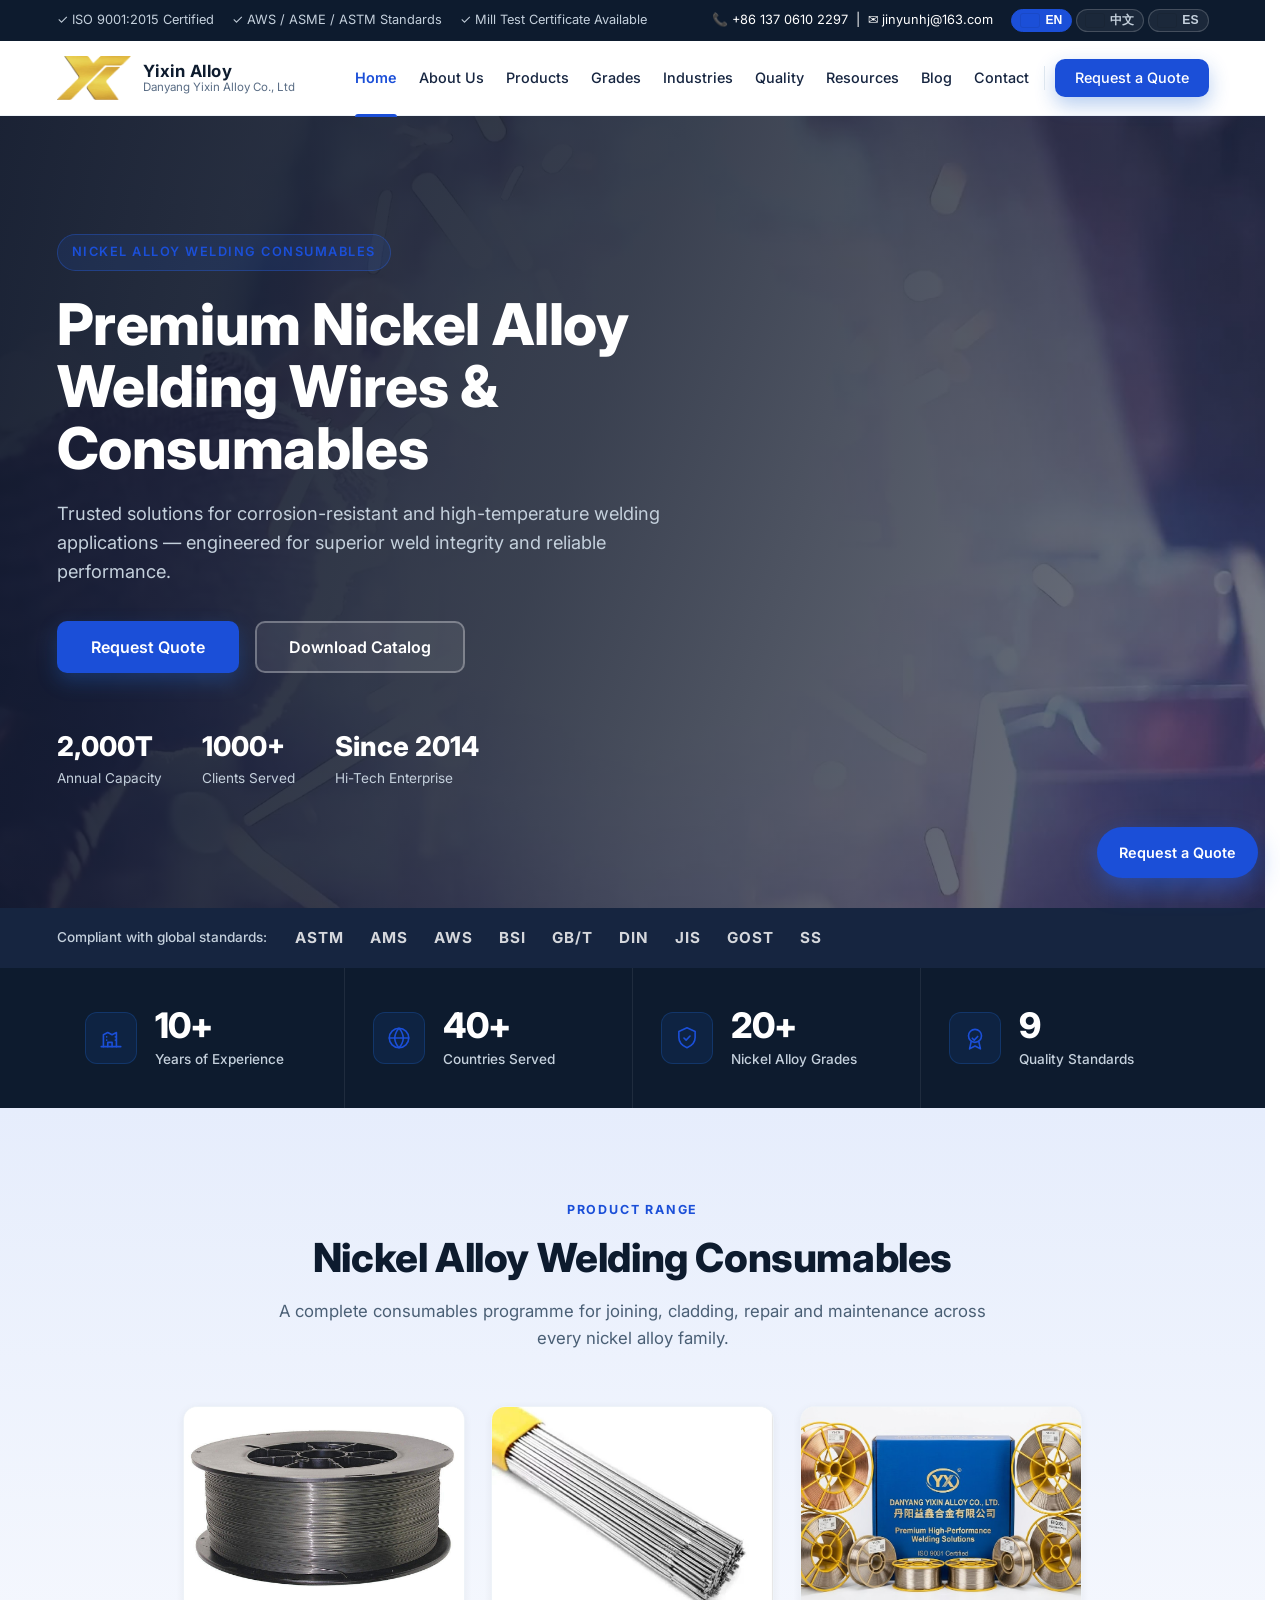
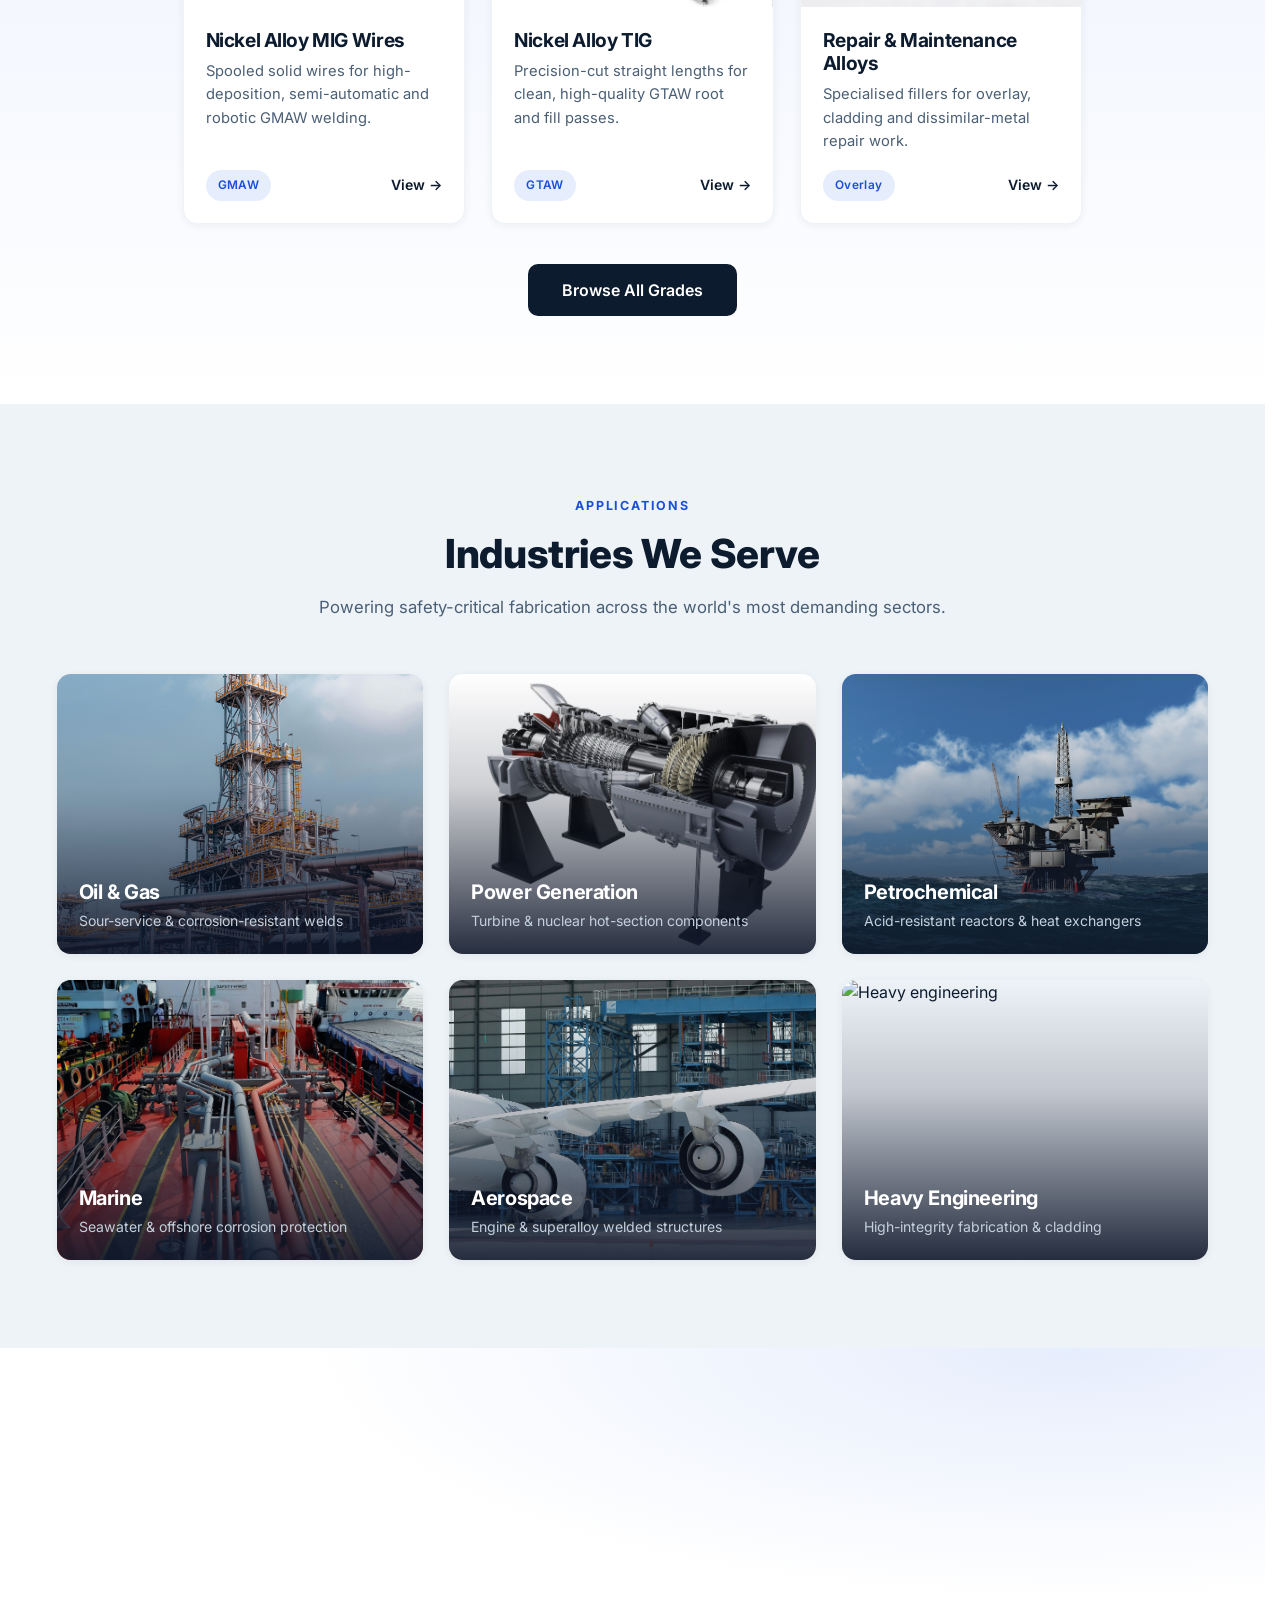
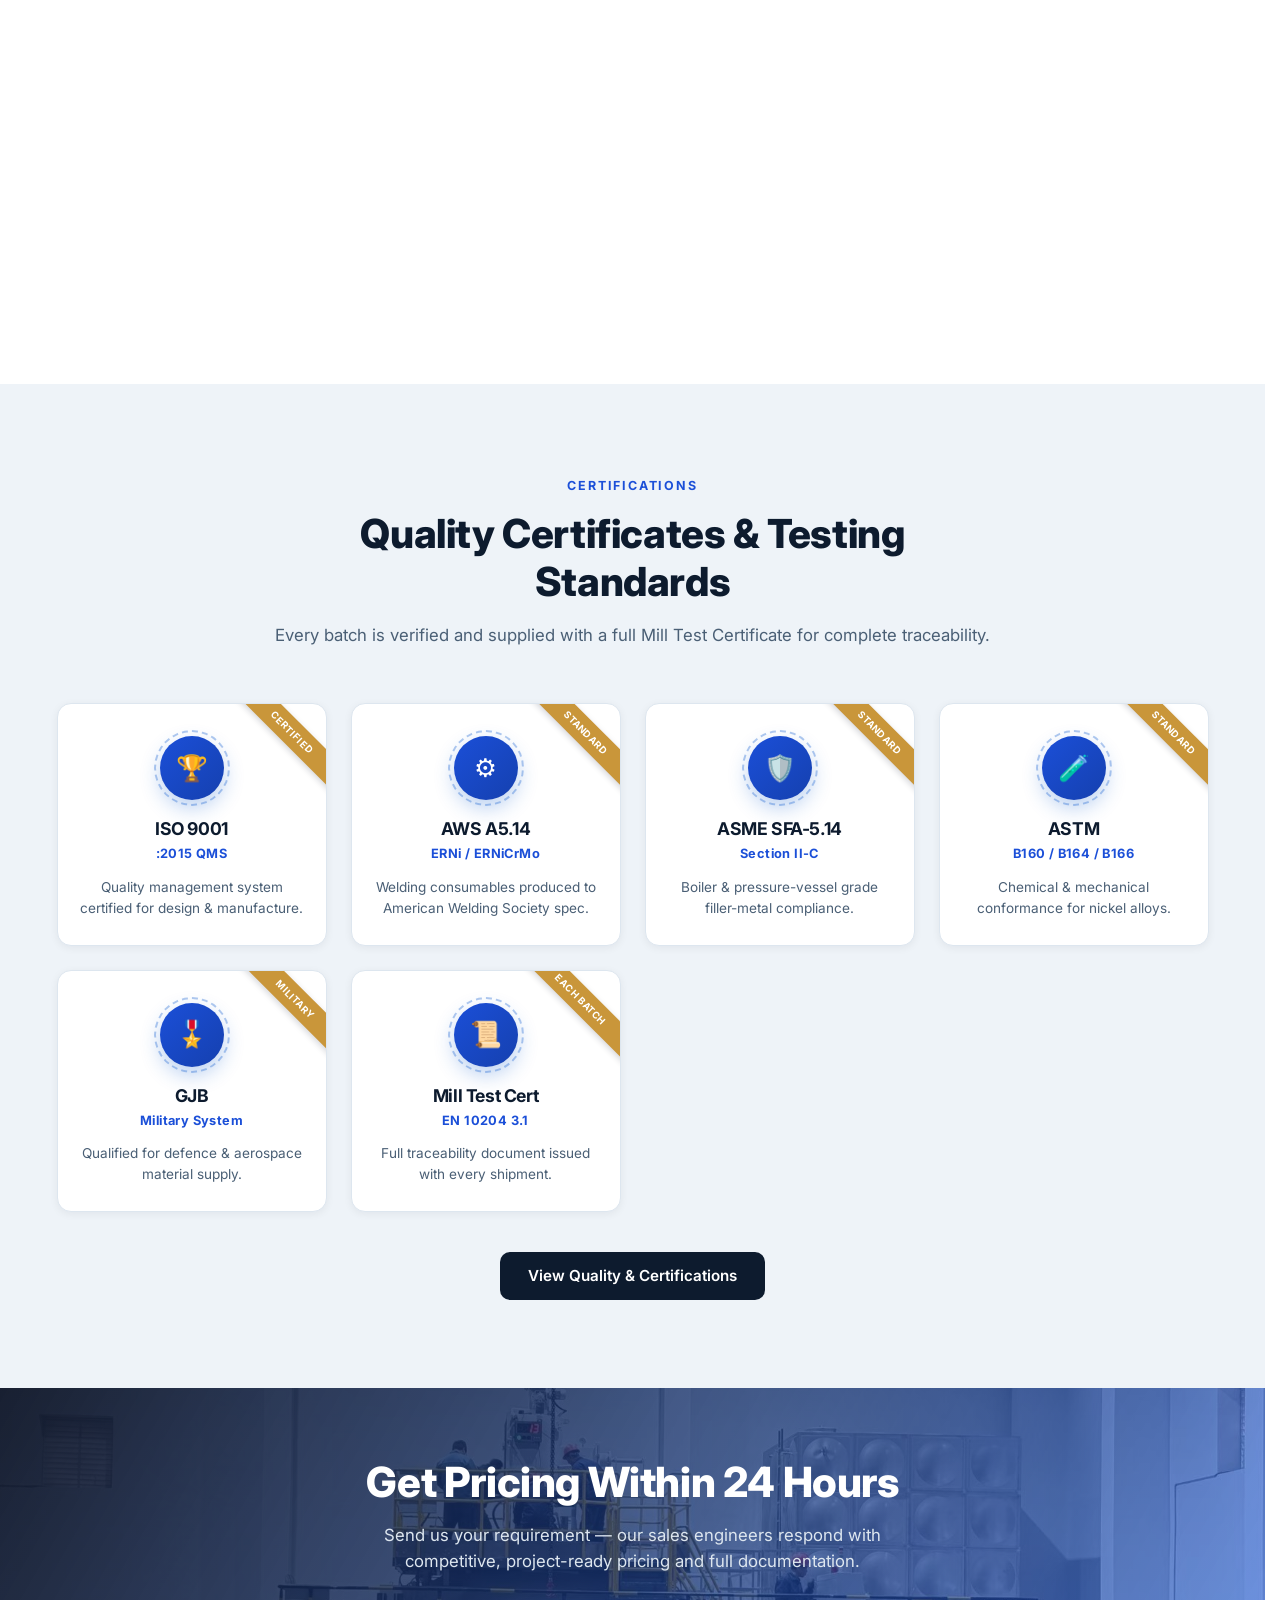
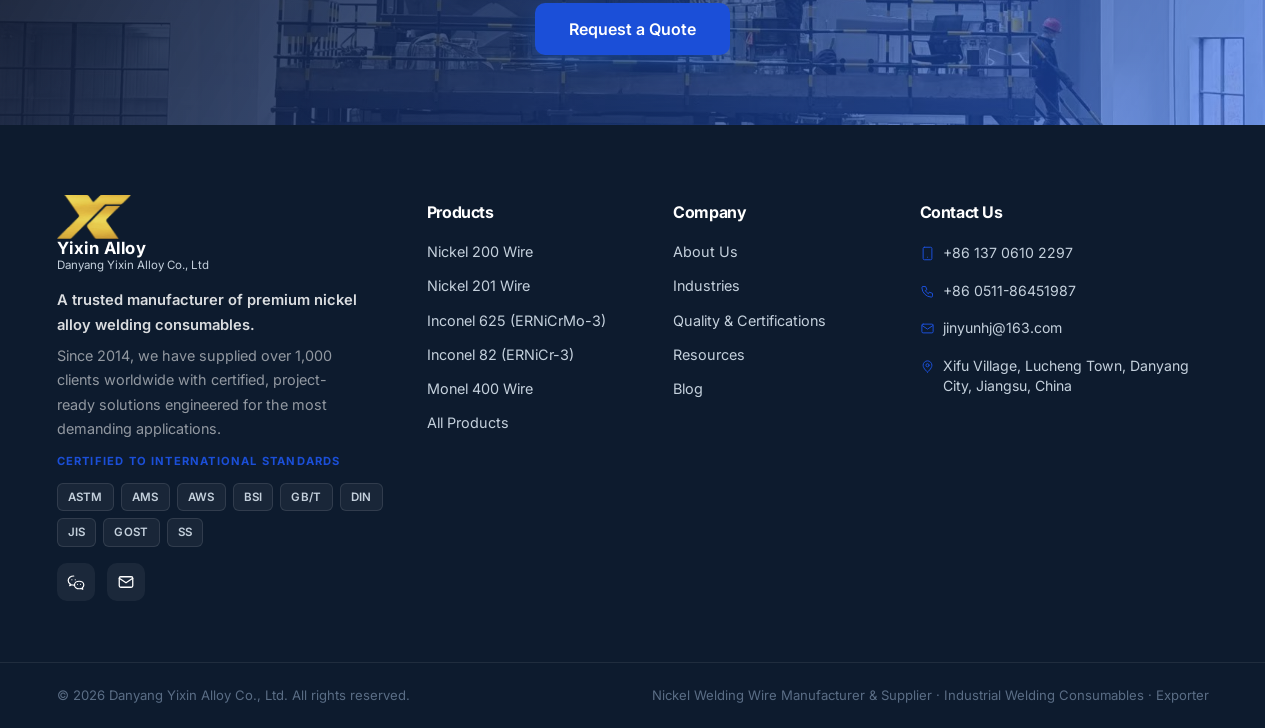
==== commit 9a1691f0: "your commit message" ====
--- a/index.html
+++ b/index.html
@@ -129,7 +129,7 @@
         <p data-i18n="range.subtitle">A complete consumables programme for joining, cladding, repair and maintenance across
            every nickel alloy family.</p>
       </div>
-      <div class="grid grid--4">
+      <div class="grid grid--3" style="max-width:900px;margin-left:auto;margin-right:auto">
         <article class="card product-card product-card--accent">
           <div class="product-card__media"><img src="assets/img/products/nickel-mig-welding-wire.jpg" alt="Nickel alloy MIG wire" loading="lazy" /></div>
           <div class="product-card__body">
@@ -139,19 +139,11 @@
           </div>
         </article>
         <article class="card product-card product-card--accent">
-          <div class="product-card__media"><img src="assets/img/products/nickel-tig-welding-wire.png" alt="Nickel alloy TIG wire" loading="lazy" /></div>
+          <div class="product-card__media"><img src="assets/img/products/nickel-welding-electrodes.png" alt="Nickel alloy TIG wire" loading="lazy" /></div>
           <div class="product-card__body">
-            <h3 data-i18n="card.tig.title">Nickel Alloy TIG Wires</h3>
+            <h3 data-i18n="card.tig.title">Nickel Alloy TIG</h3>
             <p data-i18n="card.tig.desc">Precision-cut straight lengths for clean, high-quality GTAW root and fill passes.</p>
             <div class="product-card__foot"><span class="tag">GTAW</span><a href="products.html" class="link-arrow" data-i18n="common.view">View →</a></div>
-          </div>
-        </article>
-        <article class="card product-card product-card--accent">
-          <div class="product-card__media"><img src="assets/img/products/nickel-welding-electrodes.png" alt="Nickel alloy electrodes" loading="lazy" /></div>
-          <div class="product-card__body">
-            <h3 data-i18n="card.elec.title">Electrodes</h3>
-            <p data-i18n="card.elec.desc">Coated stick electrodes (SMAW) for field welding and out-of-position joints.</p>
-            <div class="product-card__foot"><span class="tag">SMAW</span><a href="products.html" class="link-arrow" data-i18n="common.view">View →</a></div>
           </div>
         </article>
         <article class="card product-card product-card--accent">
--- a/css/styles.css
+++ b/css/styles.css
@@ -286,6 +286,9 @@
 .product-card h3 { font-size: 1.2rem; color: var(--navy); margin-bottom: 8px; }
 .product-card p { font-size: .92rem; color: var(--text-muted); flex: 1; }
 .product-card__foot { display: flex; align-items: center; justify-content: space-between; margin-top: 16px; }
+.form-spec-list { list-style: none; padding: 0; margin: 10px 0 0; }
+.form-spec-list li { font-size: .85rem; color: var(--clr-text-muted, #666); padding: 3px 0 3px 18px; position: relative; }
+.form-spec-list li::before { content: "✓"; position: absolute; left: 0; color: var(--clr-accent, #c8972b); font-size: .8rem; }
 .tag { font-size: .74rem; font-weight: 600; letter-spacing: .4px; color: var(--orange); background: var(--orange-light); padding: 6px 12px; border-radius: 50px; }
 
 /* Accent-topped category cards (home product range) */
@@ -1600,7 +1603,7 @@
   display: grid;
   grid-template-columns: 1fr 1fr;
   gap: 32px;
-  align-items: start;
+  align-items: stretch;
 }
 .chem-cert-layout__label {
   font-size: .72rem;
@@ -1613,24 +1616,114 @@
 .chem-cert-layout__certs {
   display: flex;
   flex-direction: column;
-  gap: 0;
+  height: 100%;
+}
+
+/* Professional ISO cert panel */
+.iso-cert-panel {
+  display: flex;
+  flex-direction: column;
+  border-radius: var(--radius-lg);
+  overflow: hidden;
+  border: 1px solid #d4dce8;
+  box-shadow: 0 4px 24px rgba(13,27,46,.10);
+  background: #fff;
+}
+.iso-cert-panel__img-wrap {
+  position: relative;
+  height: 180px;
+  overflow: hidden;
+  background: #f0f4f8;\n}
+.iso-cert-panel__img-wrap img {
+  width: 100%;
+  height: 100%;
+  object-fit: cover;
+  object-position: top center;
+  display: block;
+}
+.iso-cert-panel__zoom {
+  position: absolute;
+  top: 10px;
+  right: 10px;
+  background: rgba(255,255,255,.9);
+  border: 1px solid #d4dce8;
+  border-radius: 6px;
+  width: 32px;
+  height: 32px;
+  display: flex;
+  align-items: center;
+  justify-content: center;
+  color: var(--navy, #0d1b2e);
+  text-decoration: none;
+  transition: background .2s;
+}
+.iso-cert-panel__zoom:hover { background: #fff; }
+.iso-cert-panel__body {
+  padding: 20px 22px 22px;
+  border-top: 3px solid var(--accent, #c8972b);
+  background: #fff;
+}
+.iso-cert-panel__badge {
+  display: inline-block;
+  font-size: .7rem;
+  font-weight: 700;
+  text-transform: uppercase;
+  letter-spacing: .08em;
+  background: #d1fae5;
+  color: #065f46;
+  border-radius: 20px;
+  padding: 3px 10px;
+  margin-bottom: 10px;
+}
+.iso-cert-panel__title {
+  font-size: 1.15rem;
+  font-weight: 800;
+  color: var(--navy, #0d1b2e);
+  margin: 0 0 8px;
+}
+.iso-cert-panel__desc {
+  font-size: .875rem;
+  color: #4a5568;
+  line-height: 1.55;
+  margin: 0 0 14px;
+}
+.iso-cert-panel__list {
+  list-style: none;
+  padding: 0;
+  margin: 0;
+}
+.iso-cert-panel__list li {
+  font-size: .8rem;
+  color: #4a5568;
+  padding: 4px 0 4px 20px;
+  position: relative;
+}
+.iso-cert-panel__list li::before {
+  content: "✓";
+  position: absolute;
+  left: 0;
+  color: var(--accent, #c8972b);
+  font-weight: 700;
 }
 
 /* cert-img-grid side panel (3-up in composition section) */
 .cert-img-grid--side {
   display: grid;
-  grid-template-columns: repeat(3, 1fr);
+  grid-template-columns: 1fr;
   gap: 12px;
+  max-width: 340px;
+  margin: 0 auto;
 }
 .cert-img-grid--side .cert-img-card {
   width: auto;
 }
 .cert-img-grid--side .cert-img-card__frame {
   aspect-ratio: 3/4;
-}
-.cert-img-grid--side .cert-img-card__info h3 { font-size: .8rem; }
-.cert-img-grid--side .cert-img-card__info p  { font-size: .7rem; }
-.cert-img-grid--side .cert-img-card__info    { padding: 10px 12px 12px; }
+  min-height: 320px;
+}
+.cert-img-grid--side .cert-img-card__info h3 { font-size: 1rem; }
+.cert-img-grid--side .cert-img-card__info p  { font-size: .85rem; }
+.cert-img-grid--side .cert-img-card__info    { padding: 14px 16px 16px; }
 .cert-panel-viewall {
   display: block;
   font-size: .78rem;
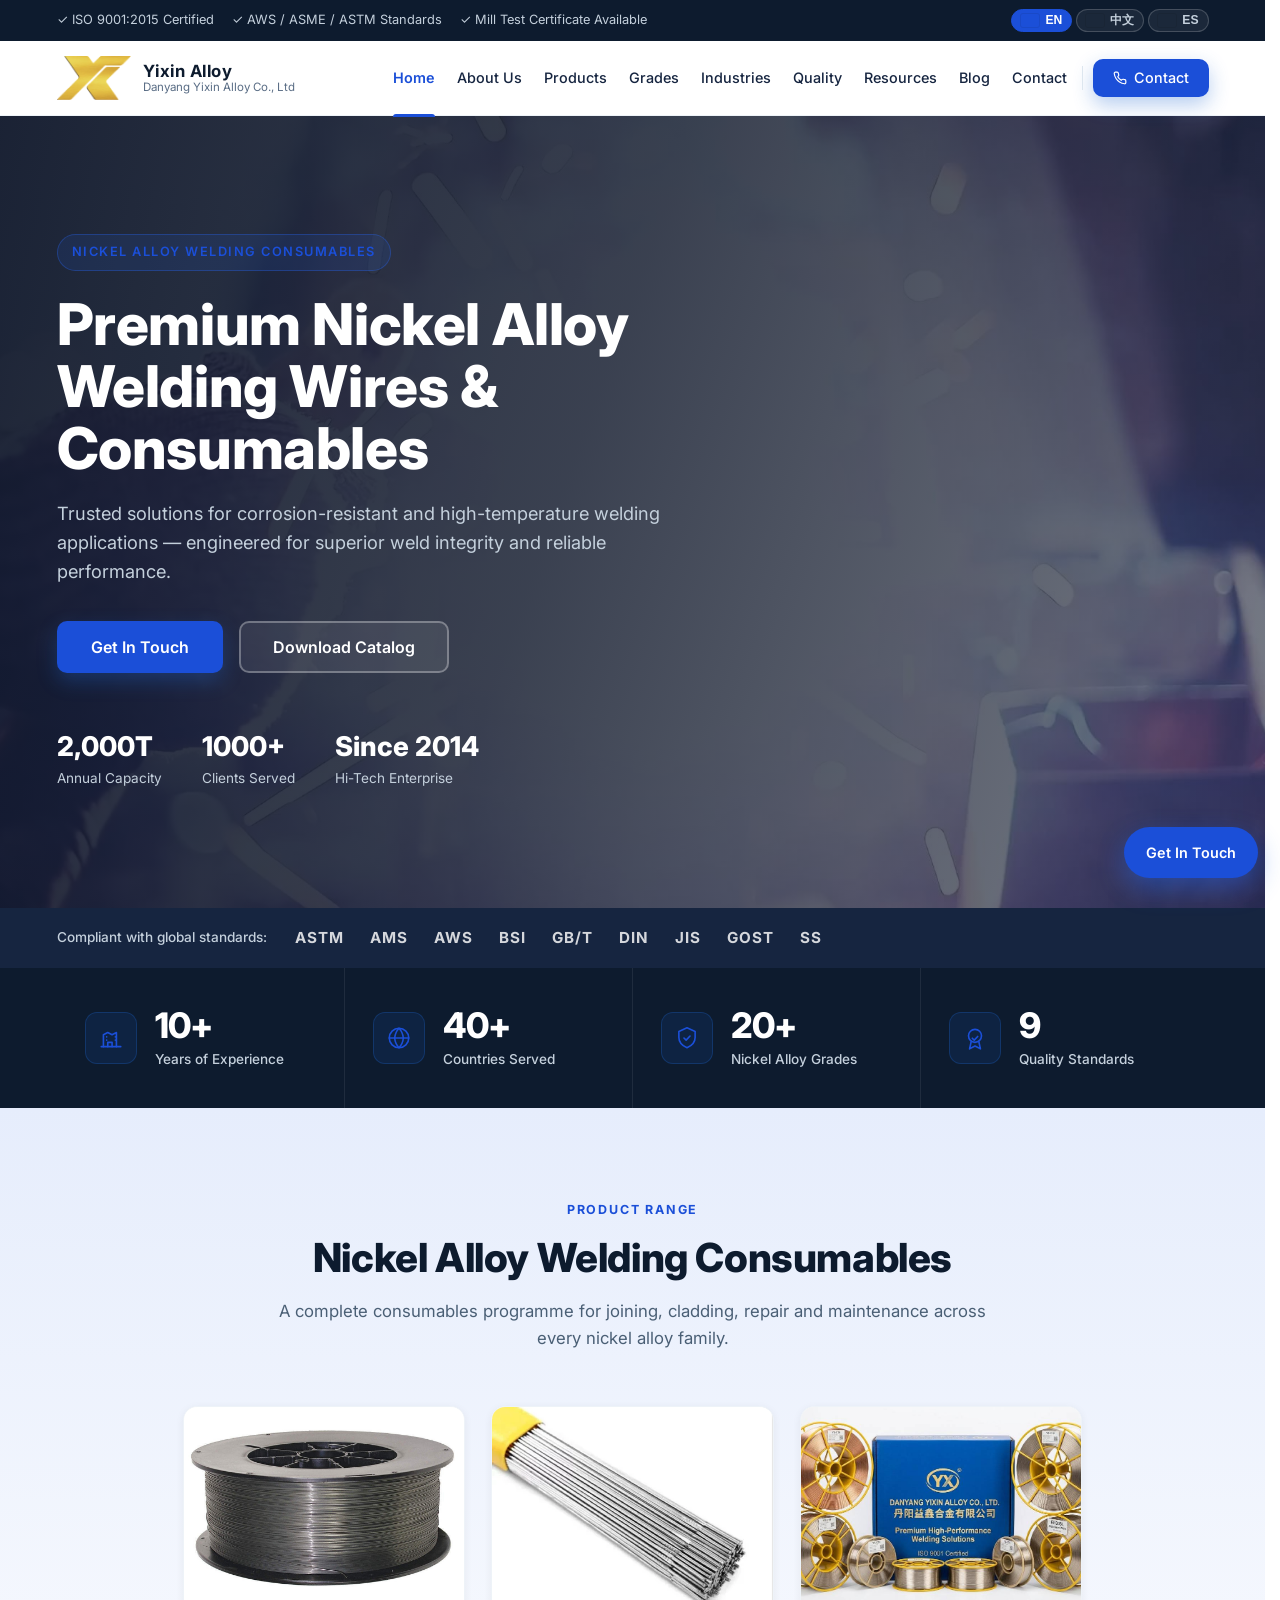
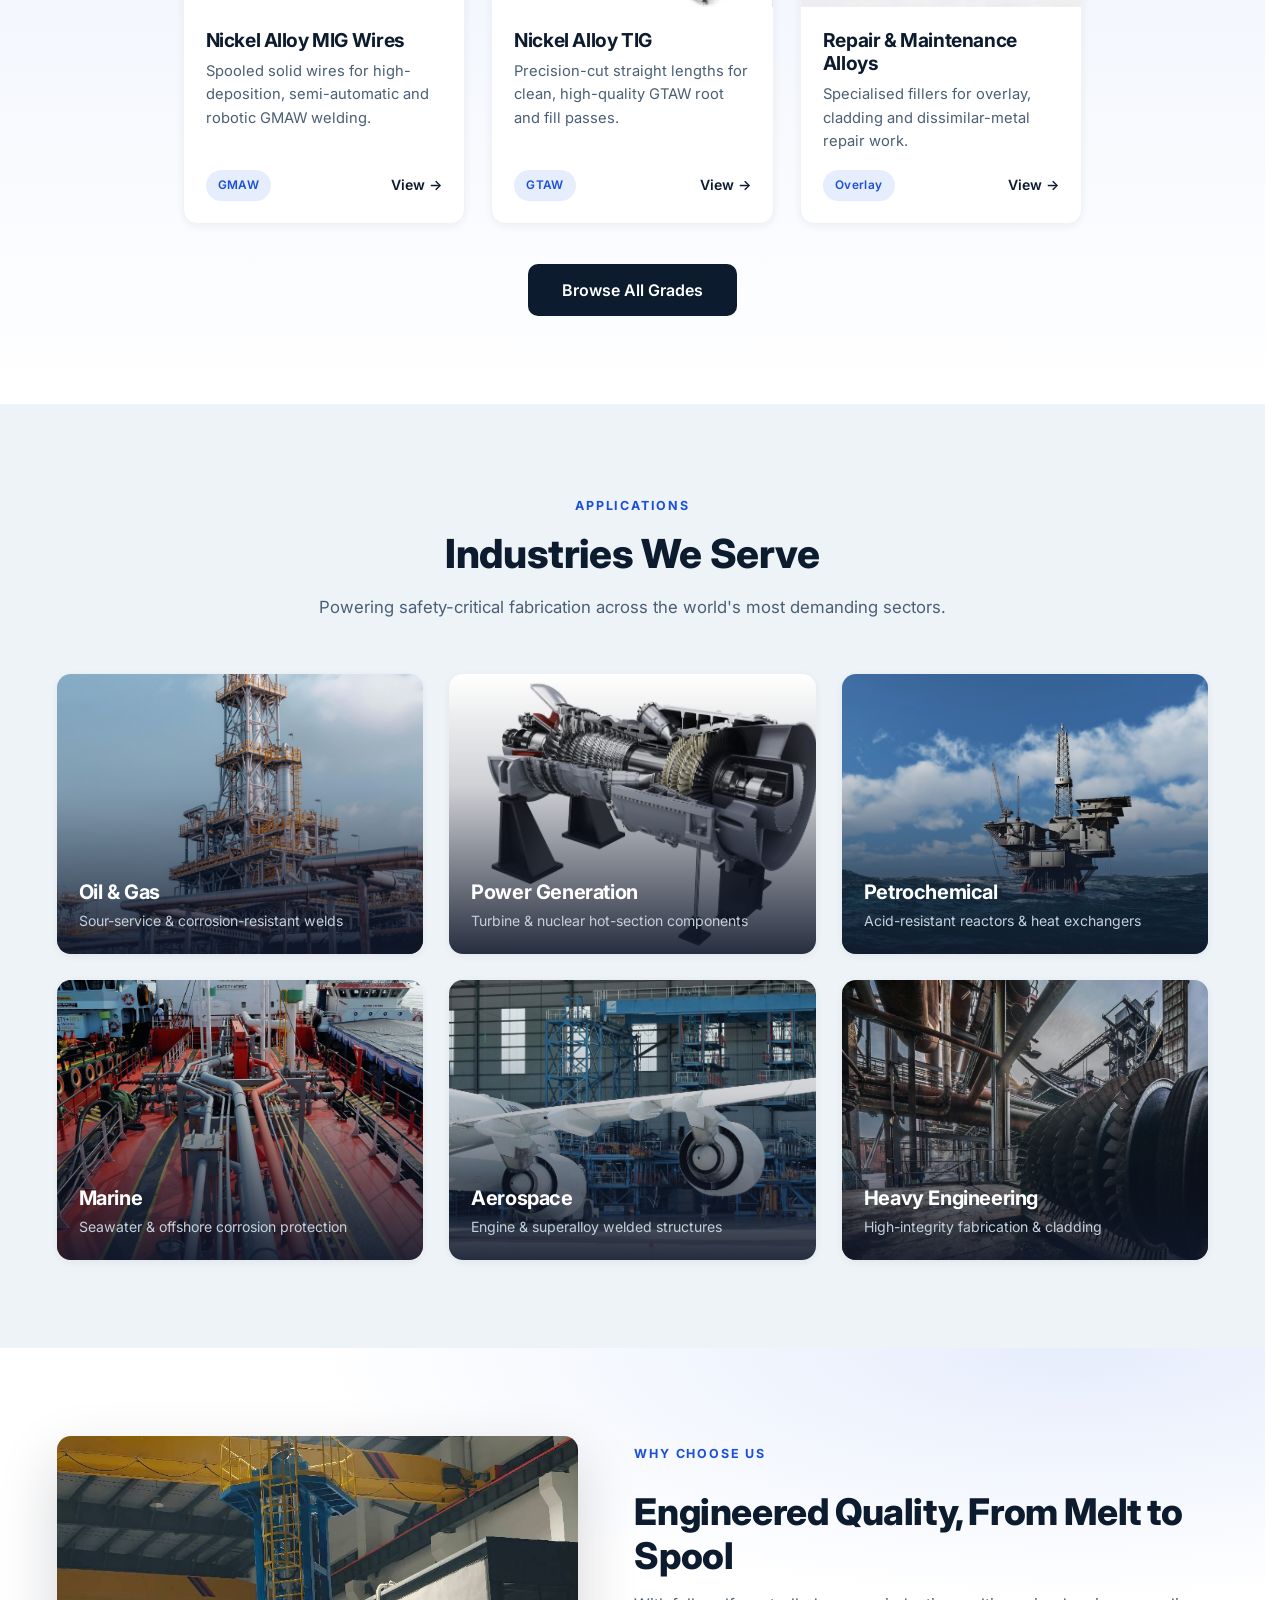
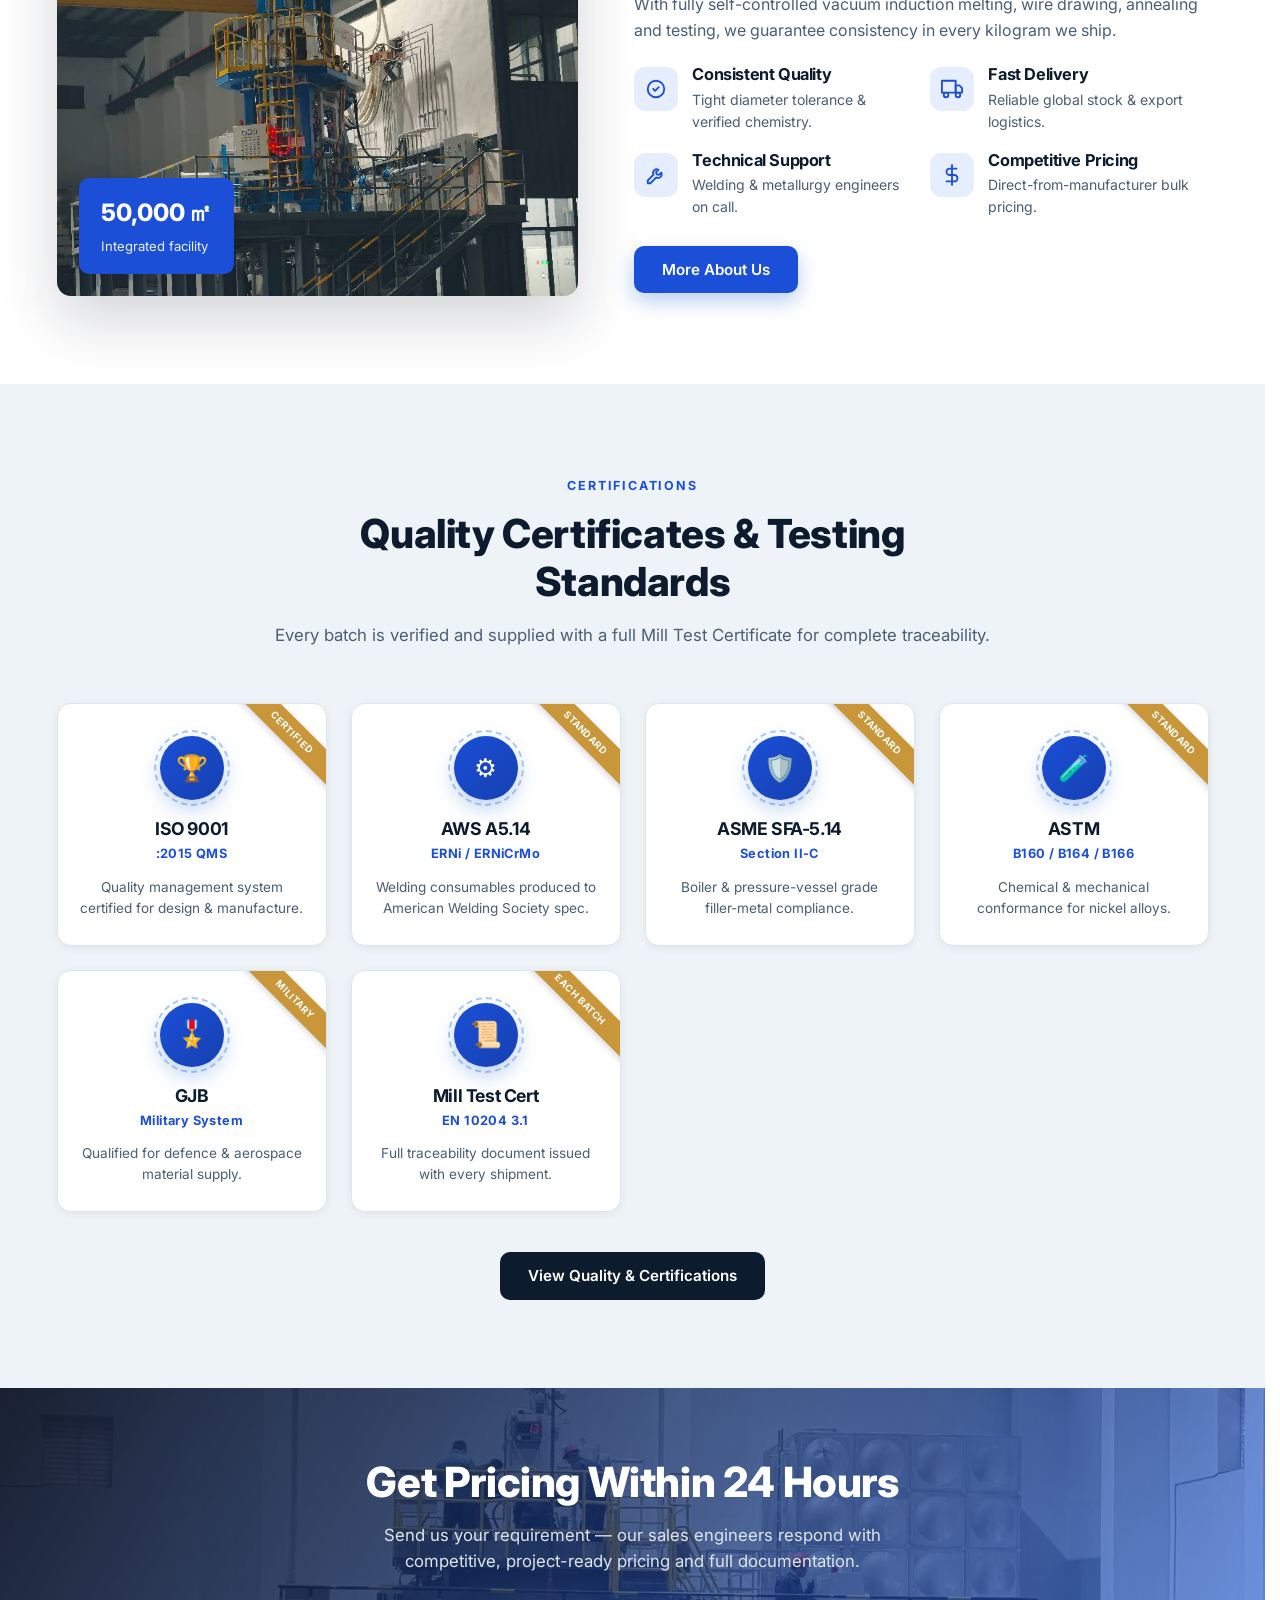
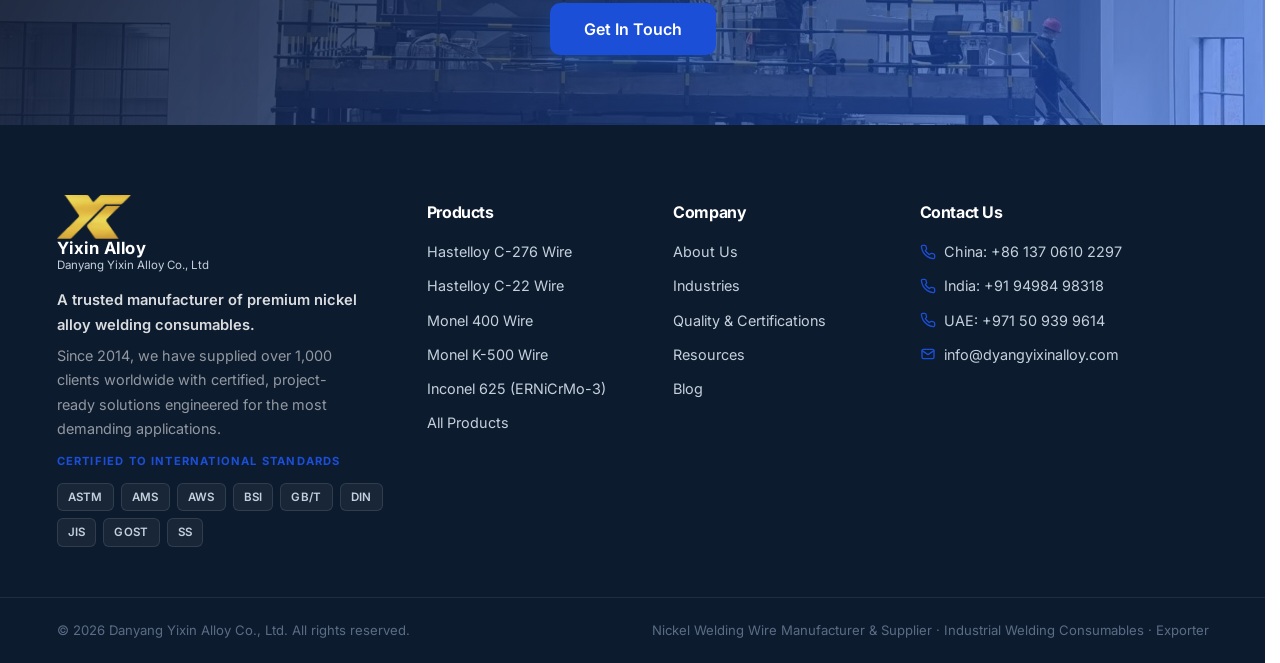
==== commit d60875e3: "Update latest changes" ====
--- a/index.html
+++ b/index.html
@@ -2,14 +2,14 @@
 <html lang="en">
 <head>
   <meta charset="UTF-8" />
-  <link rel="icon" type="image/svg+xml" href="assets/img/favicon.svg" />
-  <link rel="apple-touch-icon" href="assets/img/favicon.svg" />
+  <link rel="icon" href="assets/img/favicon.ico" />
+  <link rel="apple-touch-icon" href="assets/img/apple-touch-icon.png" />
   <meta name="viewport" content="width=device-width, initial-scale=1.0" />
   <title>Nickel Welding Wire Manufacturer &amp; Supplier | Industrial Nickel Alloy Welding Consumables | YIXIN Alloy</title>
   <meta name="description" content="YIXIN Alloy (Danyang Yixin Alloy Co., Ltd) — premium nickel alloy welding wires & consumables. MIG, TIG, electrodes & repair alloys: Nickel 200/201, Inconel 625/82, Monel 400, Hastelloy C-276. AWS / ASME / ASTM certified. Request a quote or download our catalog." />
   <meta name="keywords" content="Nickel Welding Wire Manufacturer, Nickel Alloy Welding Wire Supplier, ERNiCr-3 Welding Wire, Nickel 200 Welding Wire, Industrial Welding Consumables, Nickel Welding Wire Exporter" />
   <meta name="robots" content="index, follow" />
-  <link rel="canonical" href="https://www.yixinalloy.com/" />
+  <link rel="canonical" href="https://www.dyangyixinalloy.com/" />
   <meta name="author" content="Danyang Yixin Alloy Co., Ltd" />
   <meta name="theme-color" content="#0F172A" />
   <meta property="og:title" content="Premium Nickel Alloy Welding Wires & Consumables | YIXIN Alloy" />
@@ -17,12 +17,12 @@
   <meta property="og:type" content="website" />
   <meta property="og:site_name" content="YIXIN Alloy" />
   <meta property="og:locale" content="en_US" />
-  <meta property="og:url" content="https://www.yixinalloy.com/" />
-  <meta property="og:image" content="https://www.yixinalloy.com/assets/img/nickel-welding-wire-manufacturer.jpg" />
+  <meta property="og:url" content="https://www.dyangyixinalloy.com/" />
+  <meta property="og:image" content="https://www.dyangyixinalloy.com/assets/img/nickel-welding-wire-manufacturer.jpg" />
   <meta name="twitter:card" content="summary_large_image" />
   <meta name="twitter:title" content="Premium Nickel Alloy Welding Wires & Consumables | YIXIN Alloy" />
   <meta name="twitter:description" content="AWS / ASME / ASTM certified nickel alloy welding wires for corrosion-resistant and high-temperature applications." />
-  <meta name="twitter:image" content="https://www.yixinalloy.com/assets/img/nickel-welding-wire-manufacturer.jpg" />
+  <meta name="twitter:image" content="https://www.dyangyixinalloy.com/assets/img/nickel-welding-wire-manufacturer.jpg" />
   <link rel="preconnect" href="https://fonts.googleapis.com" />
   <link rel="preconnect" href="https://fonts.gstatic.com" crossorigin />
   <link href="https://fonts.googleapis.com/css2?family=Inter:wght@400;500;600;700;800&display=swap" rel="stylesheet" />
@@ -31,9 +31,9 @@
   {
     "@context": "https://schema.org", "@type": "Organization",
     "name": "Danyang Yixin Alloy Co., Ltd", "alternateName": "YIXIN Alloy",
-    "url": "https://www.yixinalloy.com/",
-    "logo": "https://www.yixinalloy.com/assets/img/products/nickel-alloy-welding-wire.png",
-    "image": "https://www.yixinalloy.com/assets/img/nickel-welding-wire-manufacturer.jpg",
+    "url": "https://www.dyangyixinalloy.com/",
+    "logo": "https://www.dyangyixinalloy.com/assets/img/products/nickel-alloy-welding-wire.jpg",
+    "image": "https://www.dyangyixinalloy.com/assets/img/nickel-welding-wire-manufacturer.jpg",
     "description": "Manufacturer and supplier of nickel welding wire and nickel alloy welding consumables for industrial applications.",
     "foundingDate": "2014",
     "contactPoint": {
@@ -47,11 +47,11 @@
   <script type="application/ld+json">
   {
     "@context": "https://schema.org", "@type": "WebSite",
-    "name": "YIXIN Alloy", "url": "https://www.yixinalloy.com/",
+    "name": "YIXIN Alloy", "url": "https://www.dyangyixinalloy.com/",
     "publisher": { "@type": "Organization", "name": "Danyang Yixin Alloy Co., Ltd" },
     "potentialAction": {
       "@type": "SearchAction",
-      "target": { "@type": "EntryPoint", "urlTemplate": "https://www.yixinalloy.com/products.html?q={search_term_string}" },
+      "target": { "@type": "EntryPoint", "urlTemplate": "https://www.dyangyixinalloy.com/products.html?q={search_term_string}" },
       "query-input": "required name=search_term_string"
     }
   }
@@ -73,7 +73,7 @@
         <p data-i18n="hero.subtitle">Trusted solutions for corrosion-resistant and high-temperature welding applications —
            engineered for superior weld integrity and reliable performance.</p>
         <div class="hero__actions">
-          <a href="contact.html" class="btn btn--accent btn--lg" data-i18n="hero.requestQuote">Request Quote</a>
+          <a href="contact.html" class="btn btn--accent btn--lg" data-i18n="hero.requestQuote">Get In Touch</a>
           <a href="resources.html" class="btn btn--outline-light btn--lg" data-catalog data-i18n="hero.downloadCatalog">Download Catalog</a>
         </div>
         <ul class="hero__badges">
@@ -147,7 +147,7 @@
           </div>
         </article>
         <article class="card product-card product-card--accent">
-          <div class="product-card__media"><img src="assets/img/products/nickel-repair-alloys.png" alt="Repair and maintenance alloys" loading="lazy" /></div>
+          <div class="product-card__media"><img src="assets/img/products/nickel-repair-alloys.jpg" alt="Repair and maintenance alloys" loading="lazy" /></div>
           <div class="product-card__body">
             <h3 data-i18n="card.repair.title">Repair &amp; Maintenance Alloys</h3>
             <p data-i18n="card.repair.desc">Specialised fillers for overlay, cladding and dissimilar-metal repair work.</p>
@@ -182,7 +182,7 @@
   <section class="section section--why">
     <div class="container split">
       <div class="split__media">
-        <img src="assets/img/vacuum-induction-melting-furnace.png" alt="Vacuum induction melting furnace" loading="lazy" />
+        <img src="assets/img/vacuum-induction-melting-furnace.jpg" alt="Vacuum induction melting furnace" loading="lazy" />
         <div class="split__stat"><strong>50,000&thinsp;㎡</strong><span data-i18n="why.facility">Integrated facility</span></div>
       </div>
       <div class="split__content">
@@ -227,13 +227,13 @@
       <h2 data-i18n="ctab.title">Get Pricing Within 24 Hours</h2>
       <p data-i18n="ctab.subtitle">Send us your requirement — our sales engineers respond with competitive, project-ready pricing and full documentation.</p>
       <div class="cta-banner__actions">
-        <a href="contact.html" class="btn btn--accent btn--lg" data-i18n="cta.quote">Request a Quote</a>
+        <a href="contact.html" class="btn btn--accent btn--lg" data-i18n="cta.quote">Get In Touch</a>
       </div>
     </div>
   </section>
 
   <div id="site-footer"></div>
-  <a href="contact.html" class="floating-cta">Request a Quote</a>
+  <a href="contact.html" class="floating-cta">Get In Touch</a>
   <script src="js/products-data.js"></script>
   <script src="js/i18n.js"></script>
   <script src="js/main.js"></script>
--- a/css/styles.css
+++ b/css/styles.css
@@ -89,7 +89,12 @@
 .topbar__item--right { margin-left: auto; color: #fff; }
 
 /* ---------- Language switcher ---------- */
-.lang-switch { display: inline-flex; align-items: center; gap: 4px; }
+.lang-switch {
+  display: inline-flex;
+  align-items: center;
+  gap: 4px;
+  margin-left: auto;
+}
 .lang-opt {
   display: inline-flex; align-items: center; gap: 6px;
   padding: 4px 9px; border: 1px solid rgba(255,255,255,.18);
@@ -156,6 +161,18 @@
   background: var(--orange); border-radius: 3px 3px 0 0;
 }
 .nav__cta { color: #fff !important; margin-left: 26px; position: relative; }
+.nav__cta {
+  display: inline-flex;
+  align-items: center;
+  gap: 7px;
+}
+.nav__cta-icon {
+  width: 14px;
+  height: 14px;
+  display: inline-flex;
+  color: #fff;
+}
+.nav__cta-icon svg { width: 100%; height: 100%; }
 .nav__cta::before {
   content: ''; position: absolute; left: -13px; top: 50%; transform: translateY(-50%);
   width: 1px; height: 24px; background: var(--gray-200);
@@ -627,6 +644,7 @@
   border: 2px solid transparent; border-radius: inherit;
   background: linear-gradient(135deg, var(--accent), var(--teal)) border-box;
   -webkit-mask: linear-gradient(#fff 0 0) padding-box, linear-gradient(#fff 0 0);
+  mask: linear-gradient(#fff 0 0) padding-box, linear-gradient(#fff 0 0);
   -webkit-mask-composite: xor; mask-composite: exclude; opacity: 0; transition: opacity .35s;
 }
 .cert-card:hover { transform: translateY(-6px); box-shadow: var(--shadow-md); border-color: transparent; }
@@ -1633,7 +1651,8 @@
   position: relative;
   height: 180px;
   overflow: hidden;
-  background: #f0f4f8;\n}
+  background: #f0f4f8;
+}
 .iso-cert-panel__img-wrap img {
   width: 100%;
   height: 100%;
@@ -1741,7 +1760,7 @@
 }
 
 /* ---------- Family cards (alloy families + grade chips) ---------- */
-.family-grid { display: grid; grid-template-columns: repeat(auto-fit, minmax(min(100%, 330px), 1fr)); gap: 26px; }
+.family-grid { display: grid; grid-template-columns: repeat(auto-fit, minmax(min(100%, 360px), 1fr)); gap: 26px; align-items: start; }
 .family-card {
   position: relative; background: #fff; border: 1px solid var(--gray-200); border-radius: var(--radius-lg);
   overflow: hidden; box-shadow: var(--shadow-sm); display: flex; flex-direction: column;
@@ -1845,7 +1864,7 @@
 .cta-banner::before {
   content: ''; position: absolute; inset: 0;
   background: linear-gradient(120deg, rgba(15,23,42,.94), rgba(37,99,235,.6)),
-              url('../assets/img/electroslag-remelting-furnace.png') center/cover no-repeat; z-index: 0;
+              url('../assets/img/electroslag-remelting-furnace.jpg') center/cover no-repeat; z-index: 0;
 }
 .cta-banner__inner { position: relative; z-index: 1; text-align: center; padding-block: 70px; }
 .cta-banner h2 { font-size: clamp(1.8rem, 3.4vw, 2.6rem); font-weight: 800; margin-bottom: 14px; }
@@ -1934,11 +1953,31 @@
   color: #fff; border-radius: var(--radius-lg); padding: 38px 34px;
   box-shadow: var(--shadow-md);
 }
+.contact-office { display: flex; }
+.contact-office .contact-info-card {
+  width: 100%;
+  height: 100%;
+  min-height: 540px;
+  display: flex;
+  flex-direction: column;
+}
 .contact-info-card::before {
   content: ""; position: absolute; top: -60px; right: -60px;
   width: 200px; height: 200px; border-radius: 50%;
   background: radial-gradient(circle, rgba(30,102,208,.35) 0%, transparent 70%);
   pointer-events: none;
+}
+.contact-office__title {
+  display: flex;
+  align-items: center;
+  gap: 10px;
+}
+.contact-flag {
+  width: 22px;
+  height: 15px;
+  border-radius: 2px;
+  object-fit: cover;
+  box-shadow: 0 0 0 1px rgba(255,255,255,.2);
 }
 .contact-info-card__eyebrow {
   position: relative; display: inline-block; font-size: .74rem; font-weight: 700;
@@ -2026,6 +2065,29 @@
 .footer__col a { display: block; font-size: .9rem; margin-bottom: 11px; color: var(--gray-300); transition: color .2s, padding-left .2s; }
 .footer__col a:hover { color: var(--orange); padding-left: 4px; }
 .footer__col p { font-size: .9rem; margin-bottom: 11px; }
+.footer__contact-col a {
+  display: flex;
+  align-items: center;
+  gap: 8px;
+  font-size: .9rem;
+  color: var(--gray-300);
+  margin-bottom: 11px;
+  transition: color .2s;
+}
+.footer__contact-col a:hover {
+  color: var(--orange);
+  padding-left: 0;
+}
+.fc-icon {
+  width: 16px;
+  height: 16px;
+  flex: 0 0 16px;
+  color: var(--accent);
+  display: flex;
+  align-items: center;
+  justify-content: center;
+}
+.fc-icon svg { width: 100%; height: 100%; }
 /* Contact list */
 .fct-list { list-style: none; margin: 0; padding: 0; }
 .fct-list__item {
@@ -2046,6 +2108,149 @@
   transition: color .2s;
 }
 .fct-list__item a:hover { color: #fff; padding-left: 0; }
+.footer__contact-intro {
+  color: rgba(255,255,255,.58);
+  font-size: .88rem;
+  line-height: 1.55;
+  margin: 0 0 12px;
+}
+.footer-contact-pro {
+  display: grid;
+  gap: 10px;
+}
+.footer-contact-pro__item {
+  border: 1px solid rgba(255,255,255,.12);
+  background: linear-gradient(180deg, rgba(255,255,255,.05), rgba(255,255,255,.02));
+  border-radius: 10px;
+  padding: 12px 14px;
+}
+.footer-contact-pro__title {
+  display: flex;
+  align-items: center;
+  gap: 8px;
+  margin-bottom: 7px;
+}
+.footer-contact-pro__code {
+  display: inline-flex;
+  align-items: center;
+  justify-content: center;
+  min-width: 34px;
+  height: 20px;
+  padding: 0 6px;
+  border-radius: 999px;
+  font-size: .64rem;
+  font-weight: 700;
+  letter-spacing: .5px;
+  color: #fff;
+  background: var(--accent);
+}
+.footer-contact-pro__title strong {
+  color: #fff;
+  font-size: .9rem;
+  letter-spacing: .2px;
+  font-weight: 700;
+}
+.footer-contact-pro__phone {
+  display: inline-block;
+  color: #dbe7fb;
+  font-size: .9rem;
+  font-weight: 600;
+  margin-bottom: 5px;
+}
+.footer-contact-pro__phone:hover {
+  color: #fff;
+}
+.footer-contact-pro__addr {
+  margin: 0;
+  color: var(--gray-300);
+  font-size: .84rem;
+  line-height: 1.45;
+}
+.footer-contact-simple {
+  display: grid;
+  gap: 12px;
+}
+.footer-contact-simple__item {
+  border: 1px solid rgba(255,255,255,.1);
+  border-radius: 10px;
+  background: rgba(255,255,255,.03);
+  padding: 12px 14px;
+  display: flex;
+  flex-direction: column;
+  gap: 4px;
+}
+.footer-contact-simple__item strong {
+  color: #fff;
+  font-size: .88rem;
+  text-transform: uppercase;
+  letter-spacing: .35px;
+}
+.footer-contact-simple__item a,
+.footer-contact-simple__item span {
+  color: var(--gray-300);
+  font-size: .88rem;
+  line-height: 1.45;
+}
+.footer-contact-simple__item a:hover {
+  color: #fff;
+}
+.fct-offices {
+  display: grid;
+  grid-template-columns: 1fr;
+  gap: 10px;
+}
+.fct-office {
+  border: 1px solid rgba(255,255,255,.1);
+  background: rgba(255,255,255,.03);
+  border-radius: 10px;
+  padding: 12px;
+  min-height: 128px;
+  display: flex;
+  flex-direction: column;
+  justify-content: flex-start;
+}
+.fct-office__head {
+  display: flex;
+  align-items: center;
+  gap: 8px;
+  margin-bottom: 10px;
+  padding-bottom: 8px;
+  border-bottom: 1px solid rgba(255,255,255,.08);
+}
+.fct-office__head strong {
+  color: #fff;
+  font-size: .92rem;
+  letter-spacing: .45px;
+  text-transform: uppercase;
+}
+.fct-office__row {
+  display: grid;
+  grid-template-columns: 62px 1fr;
+  gap: 8px;
+  align-items: start;
+  margin-bottom: 6px;
+}
+.fct-office__row:last-child { margin-bottom: 0; }
+.fct-office__label {
+  color: rgba(255,255,255,.5);
+  font-size: .76rem;
+  letter-spacing: .35px;
+  text-transform: uppercase;
+  font-weight: 600;
+  line-height: 1.45;
+}
+.fct-office__line {
+  color: var(--gray-300);
+  font-size: .88rem;
+  line-height: 1.4;
+  display: block;
+}
+.fct-office a.fct-office__line:hover {
+  color: #fff;
+}
+.fct-office__line--addr {
+  margin-top: 0;
+}
 .footer__cta { display: inline-flex; margin-top: 14px; }
 .footer__social { display: flex; gap: 12px; margin-top: 16px; align-items: center; position: relative; }
 .footer__social a { width: 38px; height: 38px; border-radius: 10px; background: rgba(255,255,255,.06); display: grid; place-items: center; color: #fff; transition: background .2s, transform .2s; }
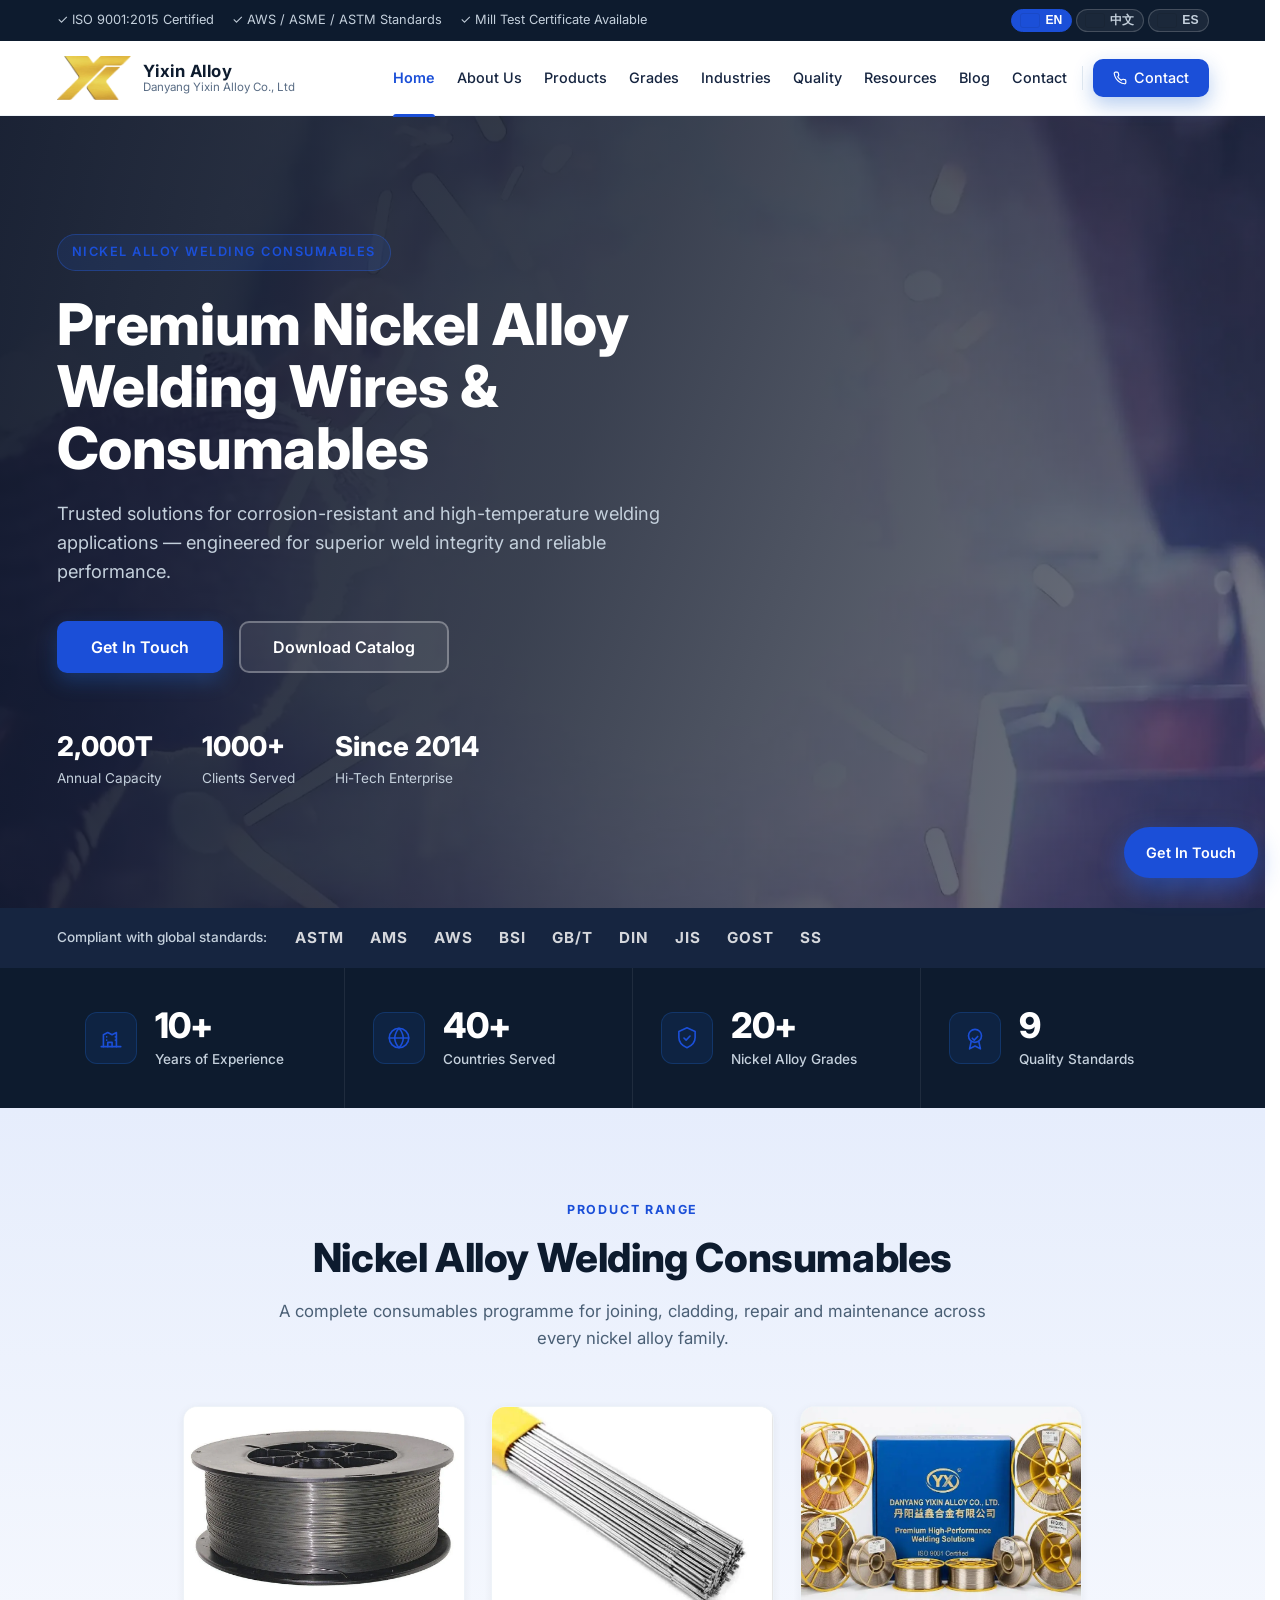
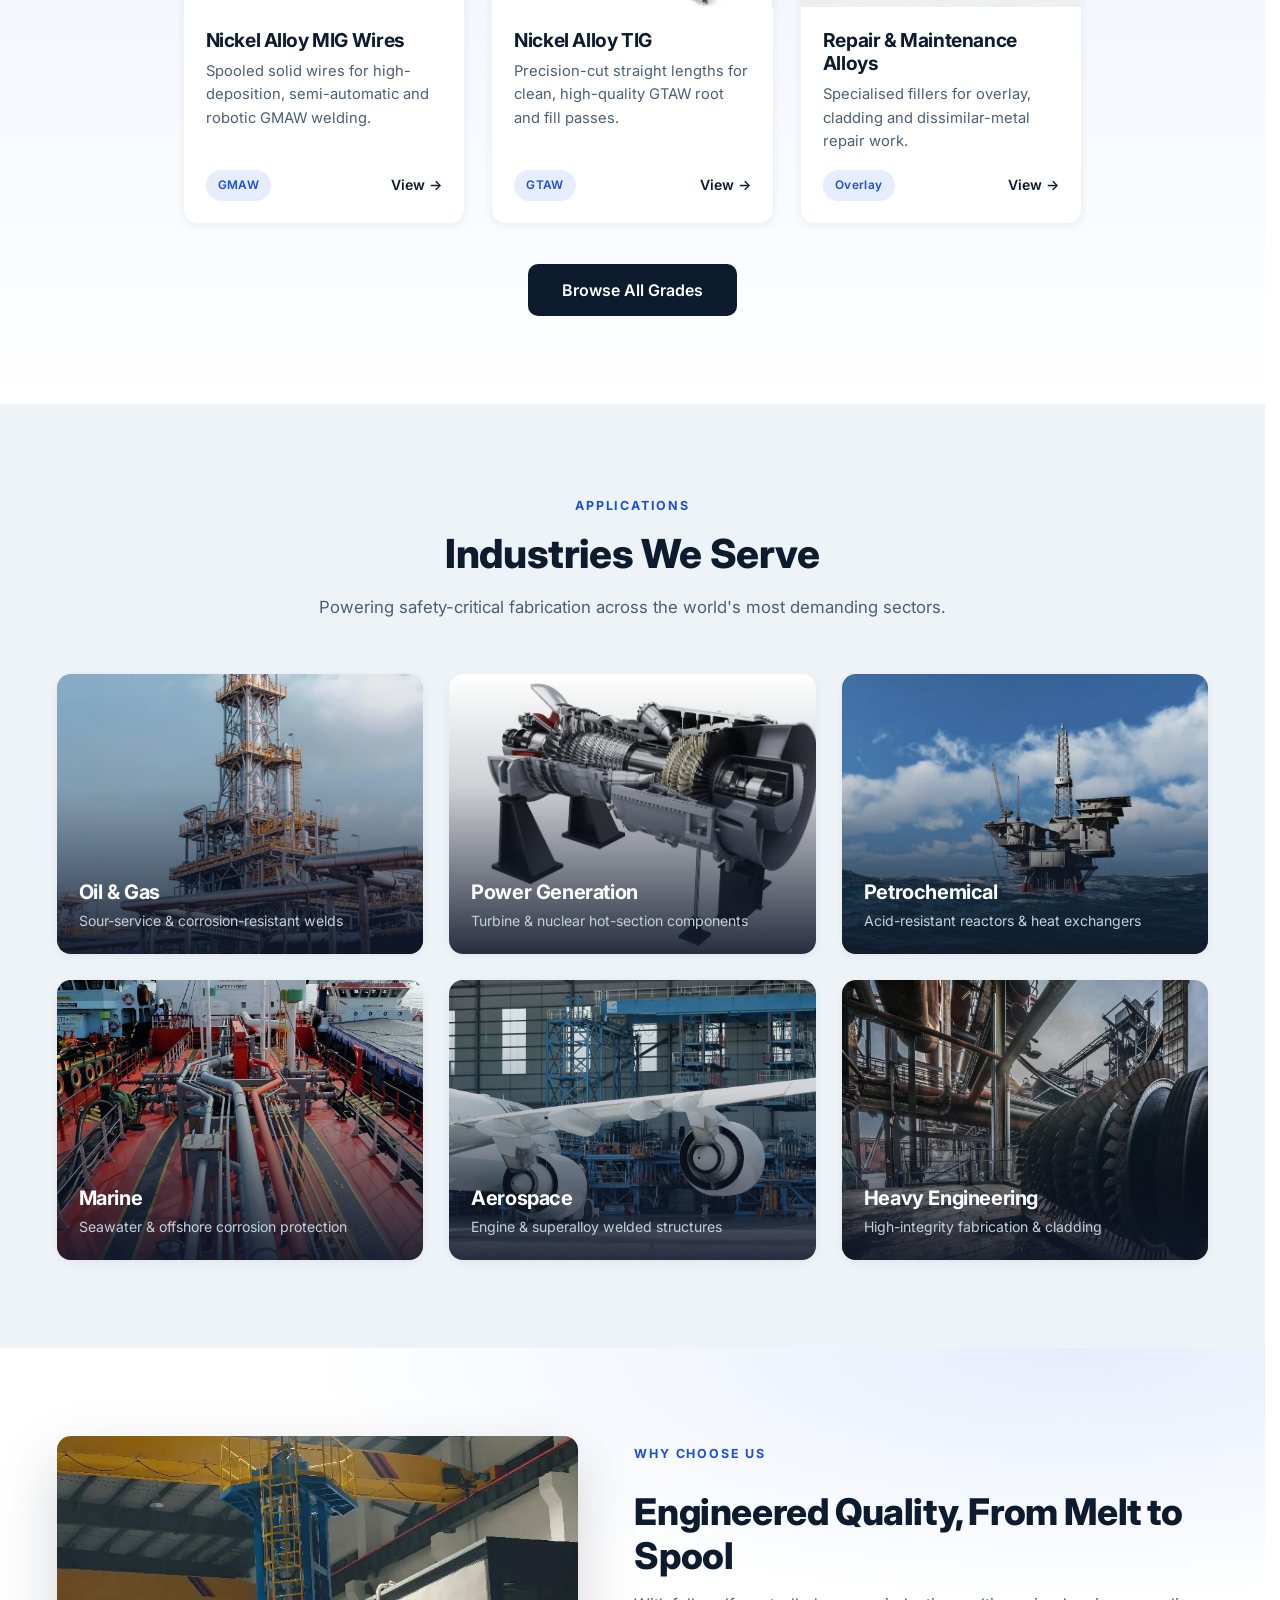
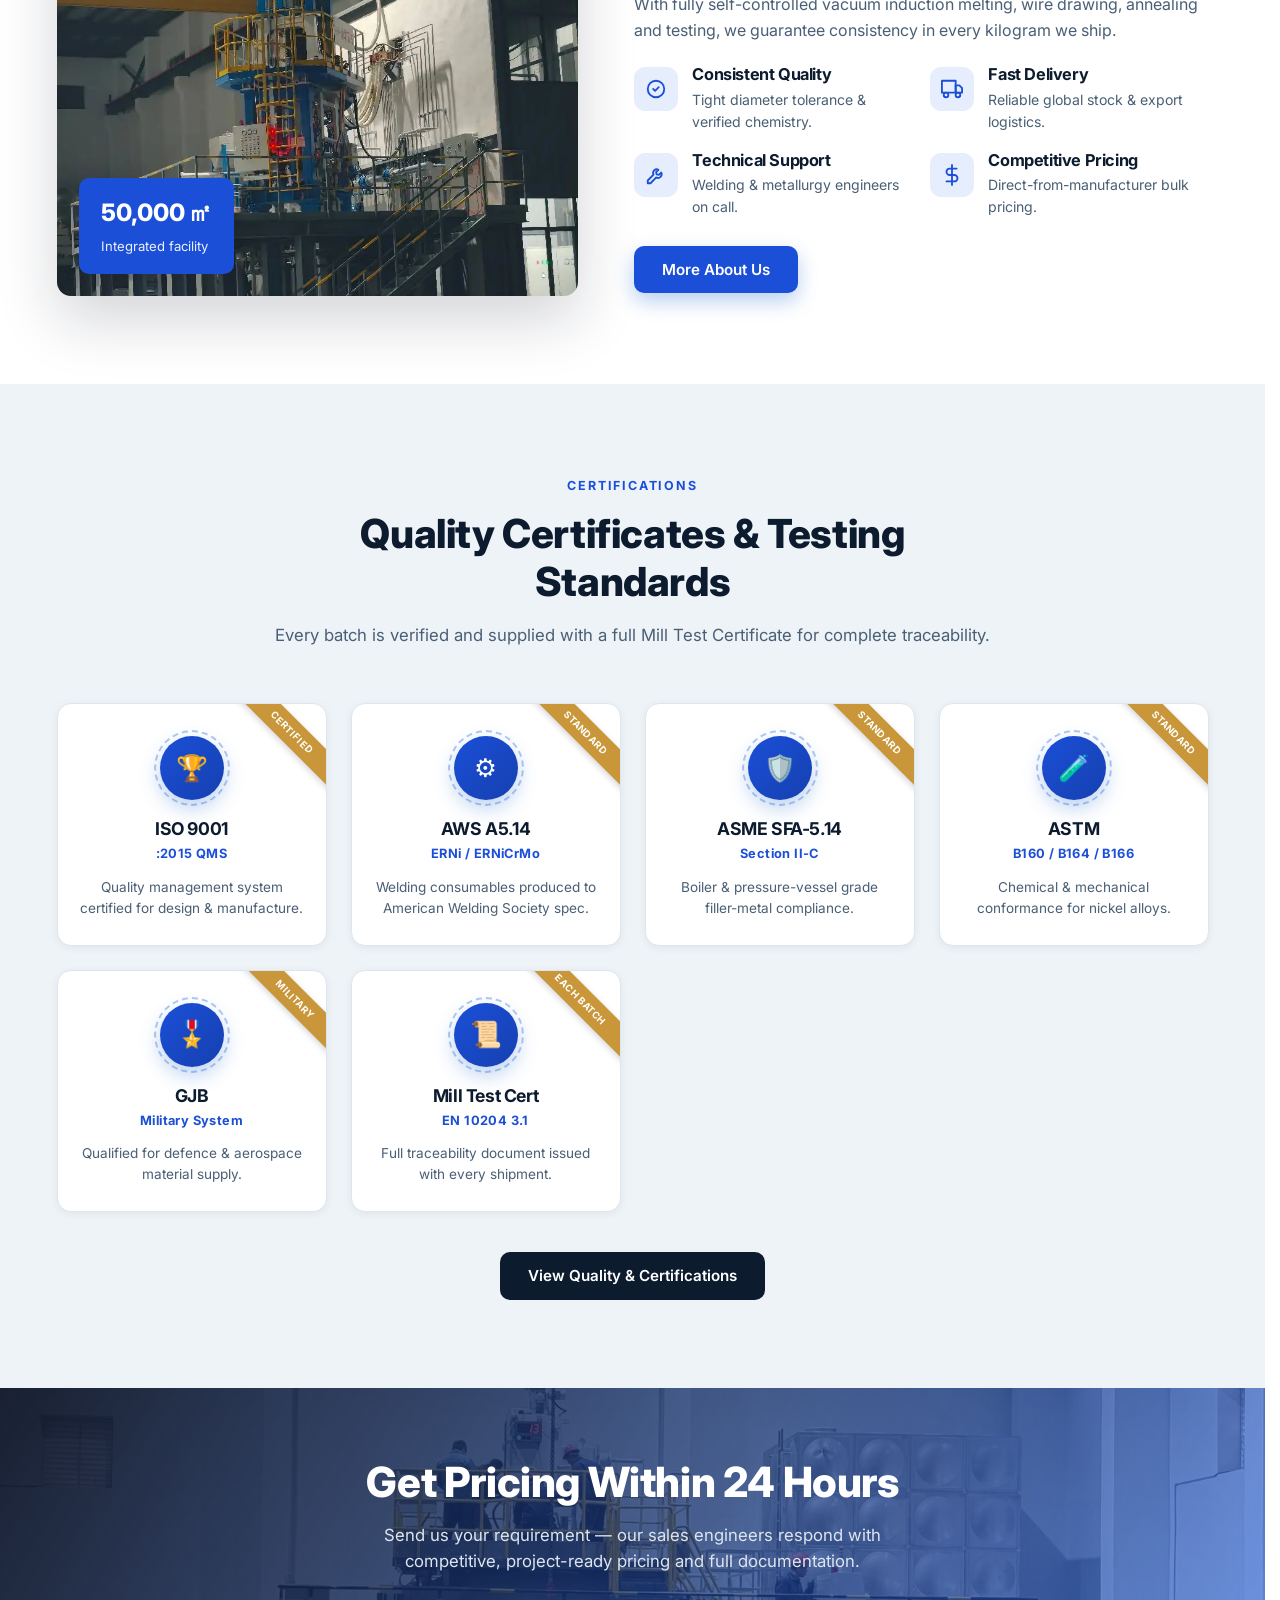
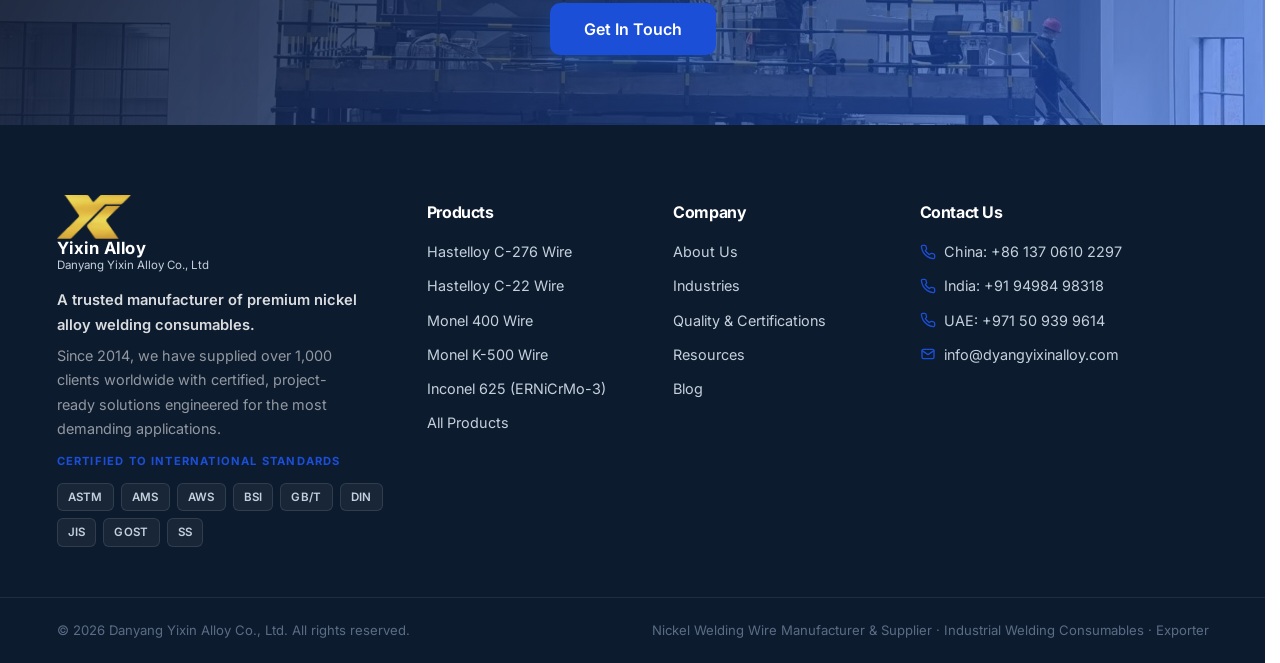
==== commit f6895abb: "commit" ====
--- a/index.html
+++ b/index.html
@@ -18,11 +18,11 @@
   <meta property="og:site_name" content="YIXIN Alloy" />
   <meta property="og:locale" content="en_US" />
   <meta property="og:url" content="https://www.dyangyixinalloy.com/" />
-  <meta property="og:image" content="https://www.dyangyixinalloy.com/assets/img/nickel-welding-wire-manufacturer.jpg" />
+  <meta property="og:image" content="https://www.dyangyixinalloy.com/assets/img/nickel-welding-wire-manufacturer.webp" />
   <meta name="twitter:card" content="summary_large_image" />
   <meta name="twitter:title" content="Premium Nickel Alloy Welding Wires & Consumables | YIXIN Alloy" />
   <meta name="twitter:description" content="AWS / ASME / ASTM certified nickel alloy welding wires for corrosion-resistant and high-temperature applications." />
-  <meta name="twitter:image" content="https://www.dyangyixinalloy.com/assets/img/nickel-welding-wire-manufacturer.jpg" />
+  <meta name="twitter:image" content="https://www.dyangyixinalloy.com/assets/img/nickel-welding-wire-manufacturer.webp" />
   <link rel="preconnect" href="https://fonts.googleapis.com" />
   <link rel="preconnect" href="https://fonts.gstatic.com" crossorigin />
   <link href="https://fonts.googleapis.com/css2?family=Inter:wght@400;500;600;700;800&display=swap" rel="stylesheet" />
@@ -32,8 +32,8 @@
     "@context": "https://schema.org", "@type": "Organization",
     "name": "Danyang Yixin Alloy Co., Ltd", "alternateName": "YIXIN Alloy",
     "url": "https://www.dyangyixinalloy.com/",
-    "logo": "https://www.dyangyixinalloy.com/assets/img/products/nickel-alloy-welding-wire.jpg",
-    "image": "https://www.dyangyixinalloy.com/assets/img/nickel-welding-wire-manufacturer.jpg",
+    "logo": "https://www.dyangyixinalloy.com/assets/img/products/nickel-alloy-welding-wire.webp",
+    "image": "https://www.dyangyixinalloy.com/assets/img/nickel-welding-wire-manufacturer.webp",
     "description": "Manufacturer and supplier of nickel welding wire and nickel alloy welding consumables for industrial applications.",
     "foundingDate": "2014",
     "contactPoint": {
@@ -62,8 +62,8 @@
 
   <!-- ============ HERO (video) ============ -->
   <section class="hero">
-    <video class="hero__video" id="heroVideo" autoplay muted loop playsinline poster="assets/img/nickel-welding-wire-manufacturer.jpg">
-      <source src="assets/video/hero.mp4" type="video/mp4" />
+    <video class="hero__video" id="heroVideo" autoplay muted loop playsinline poster="assets/img/nickel-welding-wire-manufacturer.webp">
+      <source src="assets/video/hero_1mb.mp4" type="video/mp4" />
     </video>
     <div class="hero__overlay"></div>
     <div class="container hero__inner">
@@ -131,7 +131,7 @@
       </div>
       <div class="grid grid--3" style="max-width:900px;margin-left:auto;margin-right:auto">
         <article class="card product-card product-card--accent">
-          <div class="product-card__media"><img src="assets/img/products/nickel-mig-welding-wire.jpg" alt="Nickel alloy MIG wire" loading="lazy" /></div>
+          <div class="product-card__media"><img src="assets/img/products/nickel-mig-welding-wire.webp" alt="Nickel alloy MIG wire" loading="lazy" /></div>
           <div class="product-card__body">
             <h3 data-i18n="card.mig.title">Nickel Alloy MIG Wires</h3>
             <p data-i18n="card.mig.desc">Spooled solid wires for high-deposition, semi-automatic and robotic GMAW welding.</p>
@@ -139,7 +139,7 @@
           </div>
         </article>
         <article class="card product-card product-card--accent">
-          <div class="product-card__media"><img src="assets/img/products/nickel-welding-electrodes.png" alt="Nickel alloy TIG wire" loading="lazy" /></div>
+          <div class="product-card__media"><img src="assets/img/products/nickel-welding-electrodes.webp" alt="Nickel alloy TIG wire" loading="lazy" /></div>
           <div class="product-card__body">
             <h3 data-i18n="card.tig.title">Nickel Alloy TIG</h3>
             <p data-i18n="card.tig.desc">Precision-cut straight lengths for clean, high-quality GTAW root and fill passes.</p>
@@ -147,7 +147,7 @@
           </div>
         </article>
         <article class="card product-card product-card--accent">
-          <div class="product-card__media"><img src="assets/img/products/nickel-repair-alloys.jpg" alt="Repair and maintenance alloys" loading="lazy" /></div>
+          <div class="product-card__media"><img src="assets/img/products/nickel-repair-alloys.webp" alt="Repair and maintenance alloys" loading="lazy" /></div>
           <div class="product-card__body">
             <h3 data-i18n="card.repair.title">Repair &amp; Maintenance Alloys</h3>
             <p data-i18n="card.repair.desc">Specialised fillers for overlay, cladding and dissimilar-metal repair work.</p>
@@ -168,12 +168,12 @@
         <p data-i18n="ind.subtitle">Powering safety-critical fabrication across the world's most demanding sectors.</p>
       </div>
       <div class="grid grid--3">
-        <a href="industries.html" class="industry-card"><img src="assets/img/oil-and-gas-nickel-welding.jpg" alt="Oil and gas" loading="lazy" /><div class="industry-card__overlay"><h3 data-i18n="ind.oil.t">Oil &amp; Gas</h3><p data-i18n="ind.oil.d">Sour-service & corrosion-resistant welds</p></div></a>
-        <a href="industries.html" class="industry-card"><img src="assets/img/industries/power-generation-nickel-welding.jpg" alt="Power generation" loading="lazy" /><div class="industry-card__overlay"><h3 data-i18n="ind.power.t">Power Generation</h3><p data-i18n="ind.power.d">Turbine & nuclear hot-section components</p></div></a>
-        <a href="industries.html" class="industry-card"><img src="assets/img/industries/petrochemical-nickel-welding.jpg" alt="Petrochemical" loading="lazy" /><div class="industry-card__overlay"><h3 data-i18n="ind.petro.t">Petrochemical</h3><p data-i18n="ind.petro.d">Acid-resistant reactors & heat exchangers</p></div></a>
-        <a href="industries.html" class="industry-card"><img src="assets/img/marine-nickel-welding.jpg" alt="Marine" loading="lazy" /><div class="industry-card__overlay"><h3 data-i18n="ind.marine.t">Marine</h3><p data-i18n="ind.marine.d">Seawater & offshore corrosion protection</p></div></a>
-        <a href="industries.html" class="industry-card"><img src="assets/img/aerospace-nickel-welding.jpg" alt="Aerospace" loading="lazy" /><div class="industry-card__overlay"><h3 data-i18n="ind.aero.t">Aerospace</h3><p data-i18n="ind.aero.d">Engine & superalloy welded structures</p></div></a>
-        <a href="industries.html" class="industry-card"><img src="assets/img/heavy-engineering-nickel-welding.jpg" alt="Heavy engineering" loading="lazy" /><div class="industry-card__overlay"><h3 data-i18n="ind.heavy.t">Heavy Engineering</h3><p data-i18n="ind.heavy.d">High-integrity fabrication & cladding</p></div></a>
+        <a href="industries.html" class="industry-card"><img src="assets/img/oil-and-gas-nickel-welding.webp" alt="Oil and gas" loading="lazy" /><div class="industry-card__overlay"><h3 data-i18n="ind.oil.t">Oil &amp; Gas</h3><p data-i18n="ind.oil.d">Sour-service & corrosion-resistant welds</p></div></a>
+        <a href="industries.html" class="industry-card"><img src="assets/img/industries/power-generation-nickel-welding.webp" alt="Power generation" loading="lazy" /><div class="industry-card__overlay"><h3 data-i18n="ind.power.t">Power Generation</h3><p data-i18n="ind.power.d">Turbine & nuclear hot-section components</p></div></a>
+        <a href="industries.html" class="industry-card"><img src="assets/img/industries/petrochemical-nickel-welding.webp" alt="Petrochemical" loading="lazy" /><div class="industry-card__overlay"><h3 data-i18n="ind.petro.t">Petrochemical</h3><p data-i18n="ind.petro.d">Acid-resistant reactors & heat exchangers</p></div></a>
+        <a href="industries.html" class="industry-card"><img src="assets/img/marine-nickel-welding.webp" alt="Marine" loading="lazy" /><div class="industry-card__overlay"><h3 data-i18n="ind.marine.t">Marine</h3><p data-i18n="ind.marine.d">Seawater & offshore corrosion protection</p></div></a>
+        <a href="industries.html" class="industry-card"><img src="assets/img/aerospace-nickel-welding.webp" alt="Aerospace" loading="lazy" /><div class="industry-card__overlay"><h3 data-i18n="ind.aero.t">Aerospace</h3><p data-i18n="ind.aero.d">Engine & superalloy welded structures</p></div></a>
+        <a href="industries.html" class="industry-card"><img src="assets/img/heavy-engineering-nickel-welding.webp" alt="Heavy engineering" loading="lazy" /><div class="industry-card__overlay"><h3 data-i18n="ind.heavy.t">Heavy Engineering</h3><p data-i18n="ind.heavy.d">High-integrity fabrication & cladding</p></div></a>
       </div>
     </div>
   </section>
@@ -182,7 +182,7 @@
   <section class="section section--why">
     <div class="container split">
       <div class="split__media">
-        <img src="assets/img/vacuum-induction-melting-furnace.jpg" alt="Vacuum induction melting furnace" loading="lazy" />
+        <img src="assets/img/vacuum-induction-melting-furnace.webp" alt="Vacuum induction melting furnace" loading="lazy" />
         <div class="split__stat"><strong>50,000&thinsp;㎡</strong><span data-i18n="why.facility">Integrated facility</span></div>
       </div>
       <div class="split__content">
--- a/css/styles.css
+++ b/css/styles.css
@@ -215,7 +215,7 @@
 .page-banner::before {
   content: ''; position: absolute; inset: 0;
   background: linear-gradient(120deg, rgba(15,23,42,.92), rgba(30,41,59,.82)),
-              url('../assets/img/nickel-alloy-factory.jpg') center/cover no-repeat;
+              url('../assets/img/nickel-alloy-factory.webp') center/cover no-repeat;
   z-index: 0;
 }
 .page-banner__inner { position: relative; z-index: 1; }
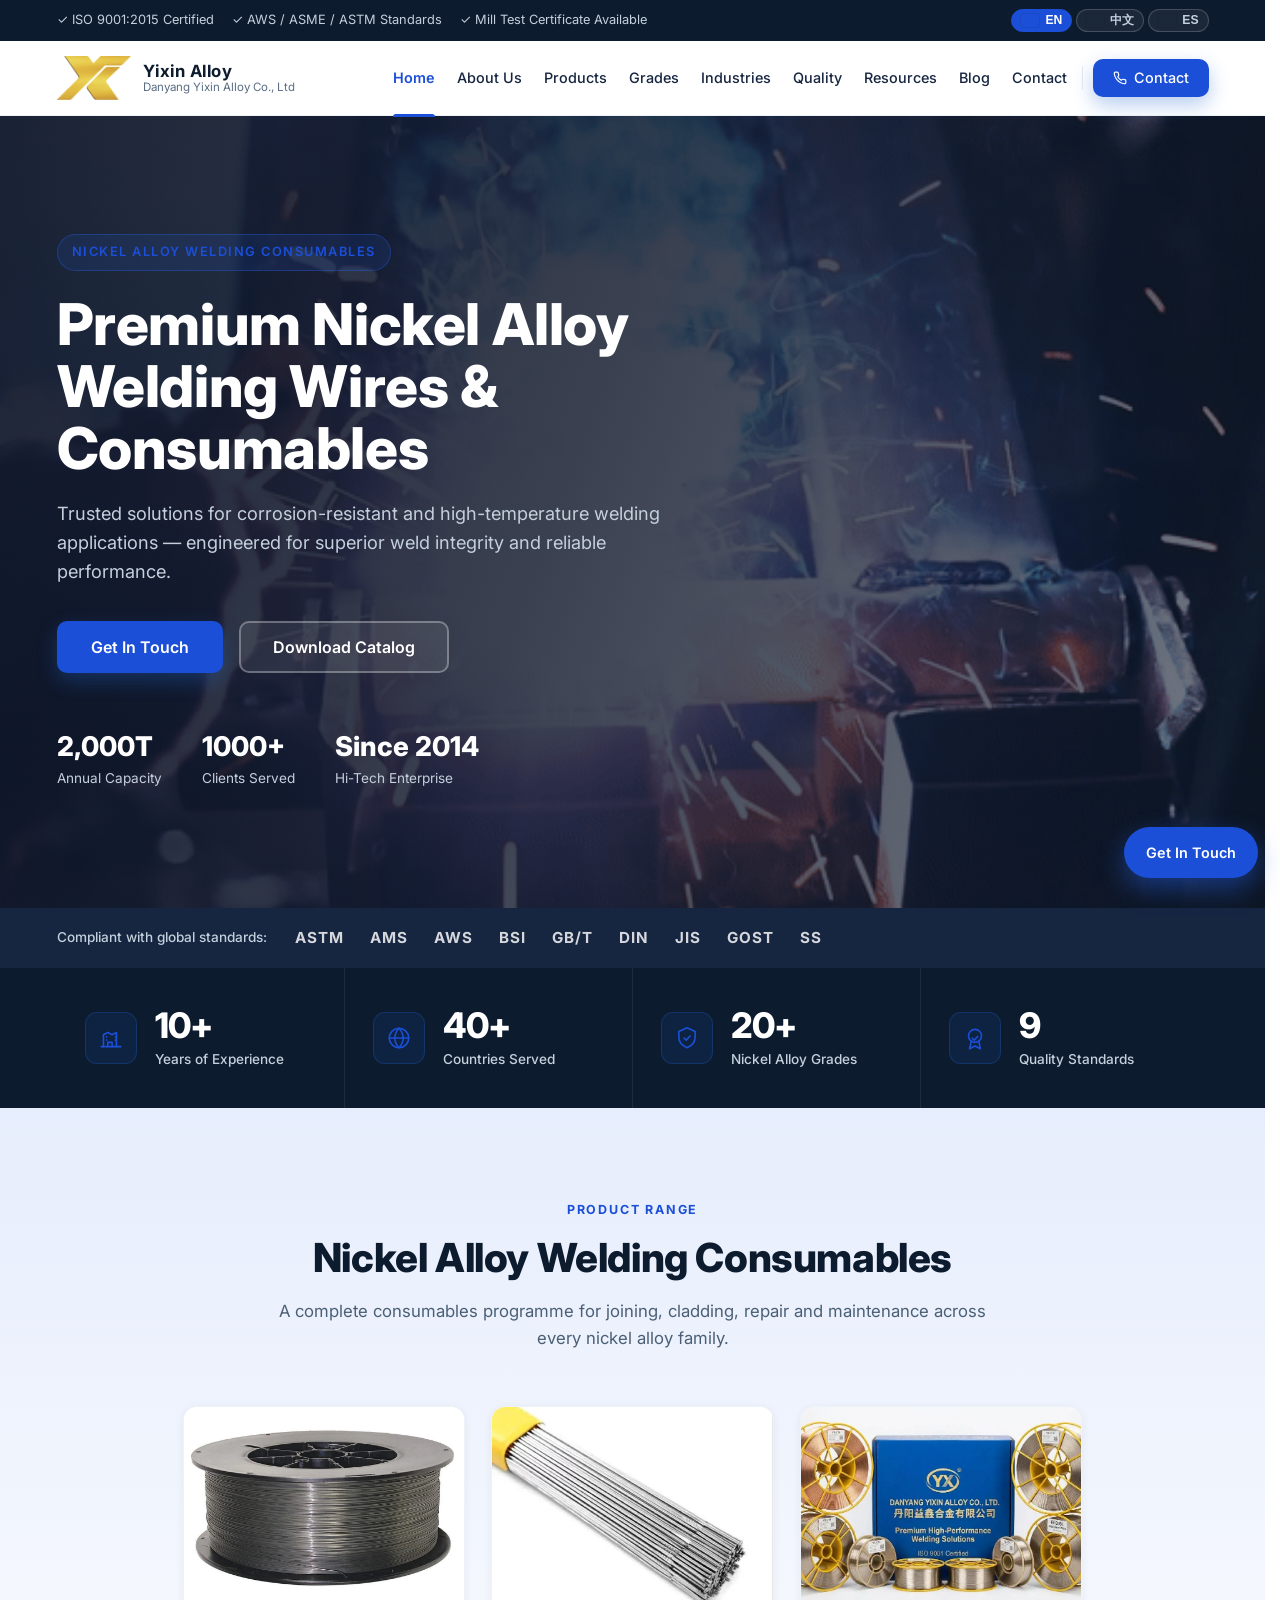
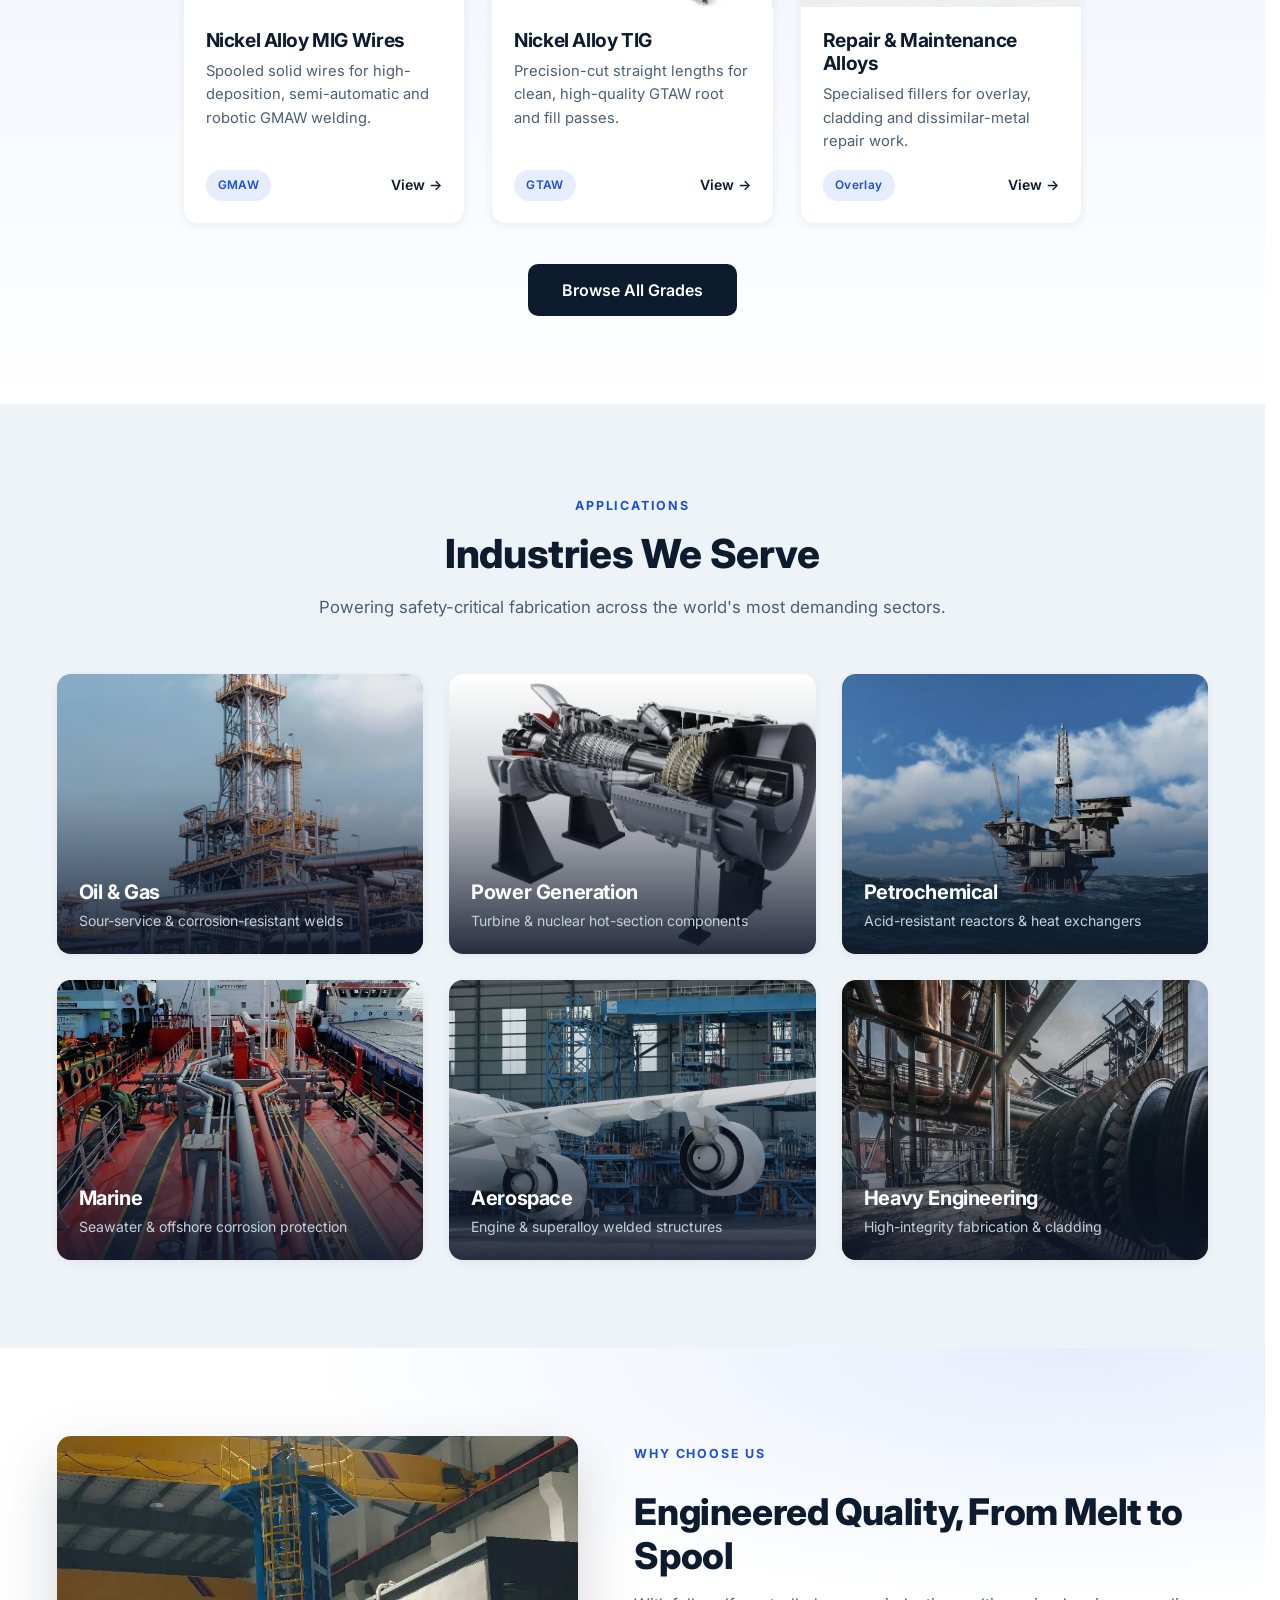
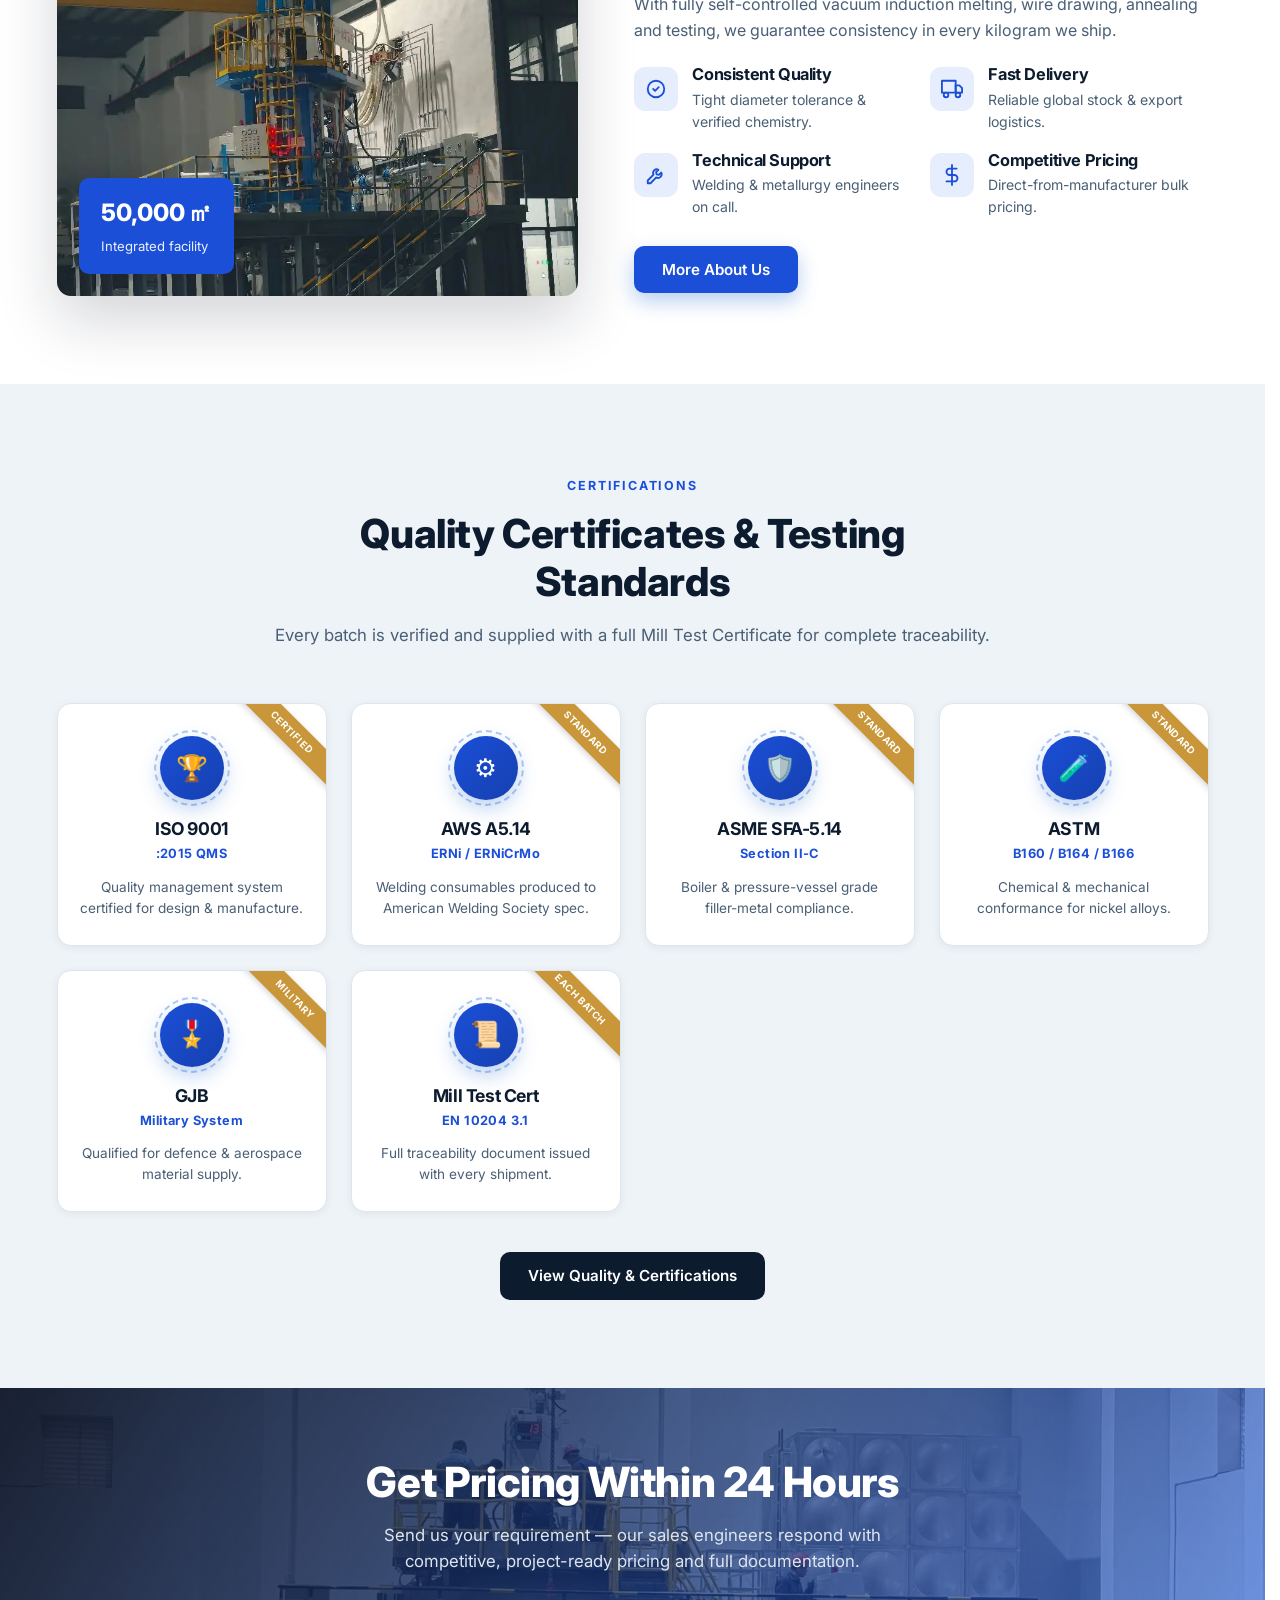
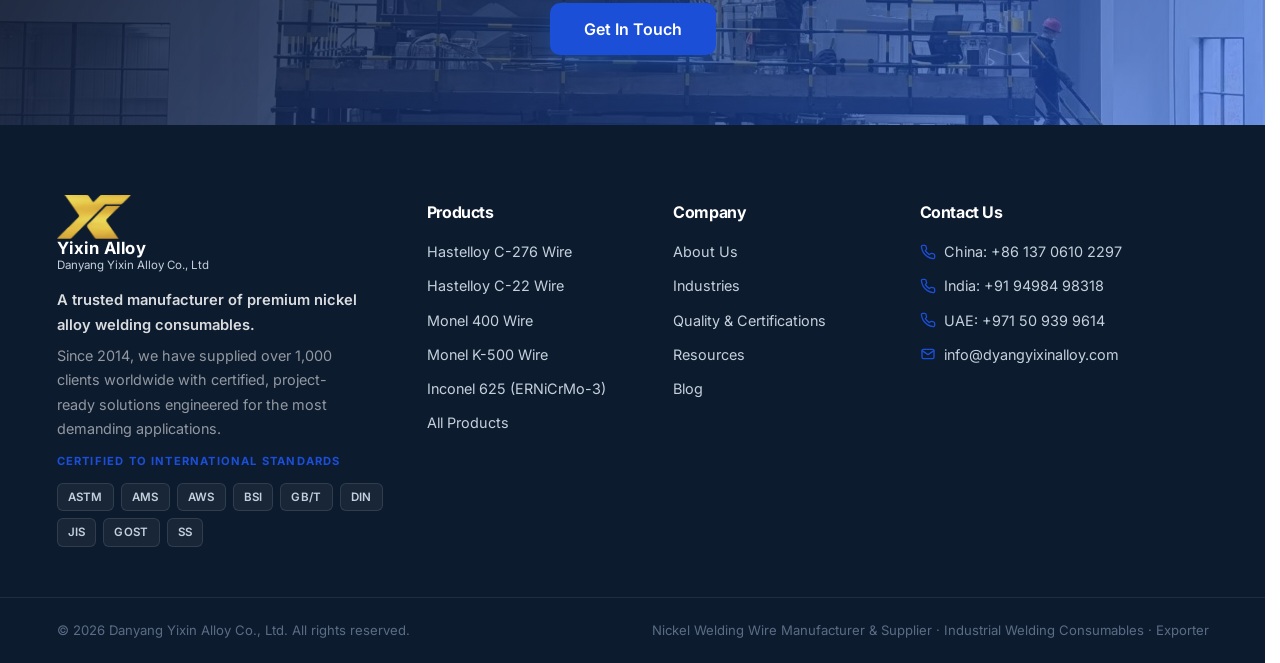
==== commit bad88760: "ne changes" ====
--- a/index.html
+++ b/index.html
@@ -60,11 +60,9 @@
 <body data-page="home">
   <div id="site-header"></div>
 
-  <!-- ============ HERO (video) ============ -->
+  <!-- ============ HERO (GIF) ============ -->
   <section class="hero">
-    <video class="hero__video" id="heroVideo" autoplay muted loop playsinline poster="assets/img/nickel-welding-wire-manufacturer.webp">
-      <source src="assets/video/hero_1mb.mp4" type="video/mp4" />
-    </video>
+ <img class="hero__video" src="assets/video/hero.gif" alt="YIXIN Alloy manufacturing hero animation" loading="eager" decoding="async" />
     <div class="hero__overlay"></div>
     <div class="container hero__inner">
       <div class="hero__content">
--- a/css/styles.css
+++ b/css/styles.css
@@ -183,7 +183,15 @@
 
 /* ---------- Hero (video) ---------- */
 .hero { position: relative; color: #fff; overflow: hidden; min-height: 88vh; display: flex; align-items: center; }
-.hero__video { position: absolute; inset: 0; width: 100%; height: 100%; object-fit: cover; z-index: 0; }
+.hero__video { position: absolute; inset: 0; width: 100%; height: 100%; object-fit: cover; z-index: 0; pointer-events: none; }
+.hero__video::-webkit-media-controls,
+.hero__video::-webkit-media-controls-enclosure,
+.hero__video::-webkit-media-controls-panel,
+.hero__video::-webkit-media-controls-play-button,
+.hero__video::-webkit-media-controls-start-playback-button {
+  display: none !important;
+  -webkit-appearance: none;
+}
 .hero__overlay {
   position: absolute; inset: 0; z-index: 1;
   background: linear-gradient(110deg, rgba(15,23,42,.95) 0%, rgba(15,23,42,.82) 45%, rgba(15,23,42,.55) 100%);
@@ -1621,7 +1629,35 @@
   display: grid;
   grid-template-columns: 1fr 1fr;
   gap: 32px;
-  align-items: stretch;
+  align-items: start;
+}
+.chem-cert-layout__table,
+.chem-cert-layout__certs,
+.iso-cert-panel {
+  min-width: 0;
+}
+.chem-cert-layout__table {
+  display: block;
+}
+.chem-cert-layout .table-wrap {
+  width: 100%;
+  overflow-x: hidden;
+}
+.chem-cert-layout .data-table {
+  min-width: 0;
+  table-layout: fixed;
+}
+.chem-cert-layout .data-table th,
+.chem-cert-layout .data-table td {
+  padding: 12px 14px;
+  font-size: clamp(.78rem, 1.4vw, .9rem);
+  word-break: break-word;
+}
+.chem-cert-layout .data-table thead th {
+  white-space: normal;
+}
+.chem-cert-layout .data-table tbody tr:last-child td {
+  border-bottom: none;
 }
 .chem-cert-layout__label {
   font-size: .72rem;
@@ -1634,7 +1670,23 @@
 .chem-cert-layout__certs {
   display: flex;
   flex-direction: column;
-  height: 100%;
+  height: auto;
+}
+.chem-cert-layout__certs .iso-cert-panel {
+  height: auto;
+}
+
+.product-comp-title {
+  font-size: 1.6rem;
+  line-height: 1.25;
+  white-space: nowrap;
+}
+.product-comp-note {
+  color: var(--gray);
+  font-size: .95rem;
+  line-height: 1.55;
+  max-width: none;
+  white-space: nowrap;
 }
 
 /* Professional ISO cert panel */
@@ -1758,6 +1810,20 @@
   .chem-cert-layout { grid-template-columns: 1fr; }
   .cert-img-grid--side { grid-template-columns: repeat(3, 1fr); }
 }
+@media (max-width: 980px) {
+  .chem-cert-layout { grid-template-columns: 1fr; gap: 22px; }
+  .chem-cert-layout__table { display: block; }
+  .chem-cert-layout .table-wrap,
+  .chem-cert-layout__certs .iso-cert-panel { height: auto; }
+}
+@media (max-width: 560px) {
+  .chem-cert-layout { gap: 18px; }
+  .iso-cert-panel__img-wrap { height: 150px; }
+  .iso-cert-panel__body { padding: 16px 16px 18px; }
+  .iso-cert-panel__title { font-size: 1rem; }
+  .iso-cert-panel__desc { font-size: .82rem; }
+  .iso-cert-panel__list li { font-size: .76rem; }
+}
 
 /* ---------- Family cards (alloy families + grade chips) ---------- */
 .family-grid { display: grid; grid-template-columns: repeat(auto-fit, minmax(min(100%, 360px), 1fr)); gap: 26px; align-items: start; }
@@ -1937,11 +2003,12 @@
 .resource-item__text span { font-size: .82rem; color: var(--text-muted); }
 .resource-item .link-arrow {
   flex-shrink: 0; font-size: .82rem; color: var(--accent);
-  transition: opacity .28s, transform .28s;
+  padding: 4px 8px; border-radius: 999px;
+  transition: opacity .28s, transform .28s, background-color .28s, color .28s;
 }
 @media (hover: hover) {
   .resource-item .link-arrow { opacity: 0; transform: translateX(-6px); }
-  .resource-item:hover .link-arrow { opacity: 1; transform: translateX(0); }
+  .resource-item:hover .link-arrow { opacity: 1; transform: translateX(0); background: var(--accent-soft); }
 }
 
 /* ---------- Contact ---------- */
@@ -1952,6 +2019,7 @@
     var(--navy);
   color: #fff; border-radius: var(--radius-lg); padding: 38px 34px;
   box-shadow: var(--shadow-md);
+  transition: transform 0.3s var(--ease), box-shadow 0.3s var(--ease);
 }
 .contact-office { display: flex; }
 .contact-office .contact-info-card {
@@ -1960,6 +2028,10 @@
   min-height: 540px;
   display: flex;
   flex-direction: column;
+}
+.contact-office:hover .contact-info-card {
+  transform: translateY(-4px);
+  box-shadow: 0 12px 32px rgba(0,0,0,.25), 0 4px 12px rgba(0,0,0,.15);
 }
 .contact-info-card::before {
   content: ""; position: absolute; top: -60px; right: -60px;
@@ -1987,15 +2059,18 @@
 .contact-info-card h3 { position: relative; margin-bottom: 8px; font-size: 1.5rem; }
 .contact-info-card__lead {
   position: relative; color: var(--gray-300); font-size: .92rem;
-  margin-bottom: 26px; padding-bottom: 22px; border-bottom: 1px solid rgba(255,255,255,.1);
+  margin-bottom: 16px; padding-bottom: 14px; border-bottom: 1px solid rgba(255,255,255,.15);
 }
 .contact-info-item {
   position: relative; display: flex; align-items: center; gap: 16px;
-  padding: 12px 0; color: inherit;
-  border-top: 1px solid rgba(255,255,255,.06);
+  padding: 13px 0; color: inherit;
   transition: transform .25s var(--ease);
 }
-.contact-info-item:first-of-type { border-top: 0; }
+.contact-info-item:first-of-type { padding-top: 10px; }
+.contact-info-item:last-of-type { padding-bottom: 8px; }
+.contact-info-item--divider {
+  border-bottom: 1px solid rgba(255,255,255,.08);
+}
 a.contact-info-item:hover { transform: translateX(4px); }
 .contact-info-item .ic {
   width: 46px; height: 46px; border-radius: 12px;
@@ -2007,8 +2082,9 @@
 .contact-info-item .ic svg { width: 21px; height: 21px; }
 a.contact-info-item:hover .ic { background: var(--accent); border-color: var(--accent); color: #fff; }
 .contact-info-item__text { display: flex; flex-direction: column; min-width: 0; }
-.contact-info-item strong { display: block; font-size: .76rem; letter-spacing: .3px; text-transform: uppercase; color: var(--gray-300); font-weight: 600; }
-.contact-info-item span { font-size: .98rem; color: #fff; word-break: break-word; }
+.contact-info-item strong { display: block; font-size: .76rem; letter-spacing: .3px; text-transform: uppercase; color: var(--gray-300); font-weight: 600; margin-bottom: 2px; }
+.contact-info-item span { font-size: .98rem; color: #fff; word-break: break-word; line-height: 1.5; }
+.contact-email-nowrap { white-space: nowrap; word-break: normal; font-size: .92rem; }
 .map-embed { border-radius: var(--radius-lg); overflow: hidden; box-shadow: var(--shadow-sm); border: 1px solid var(--gray-200); }
 .map-embed iframe { width: 100%; height: 100%; min-height: 320px; border: 0; display: block; }
 
@@ -2367,10 +2443,13 @@
 @media (max-width: 460px) {
   .grid--4, .grid--5 { grid-template-columns: 1fr; }
   .form-card { padding: 24px; }
+  .footer__std-label { font-size: .64rem; letter-spacing: 1px; }
+  .footer__std-chips { max-width: 100%; gap: 6px; }
+  .footer__std-chips span { font-size: .66rem; padding: 3px 8px; }
 }
 @media (prefers-reduced-motion: reduce) {
   * { animation: none !important; transition: none !important; }
   .reveal { opacity: 1; transform: none; }
-  .hero__video { display: none; }
-}
-
+  .hero__video { opacity: .85; }
+}
+
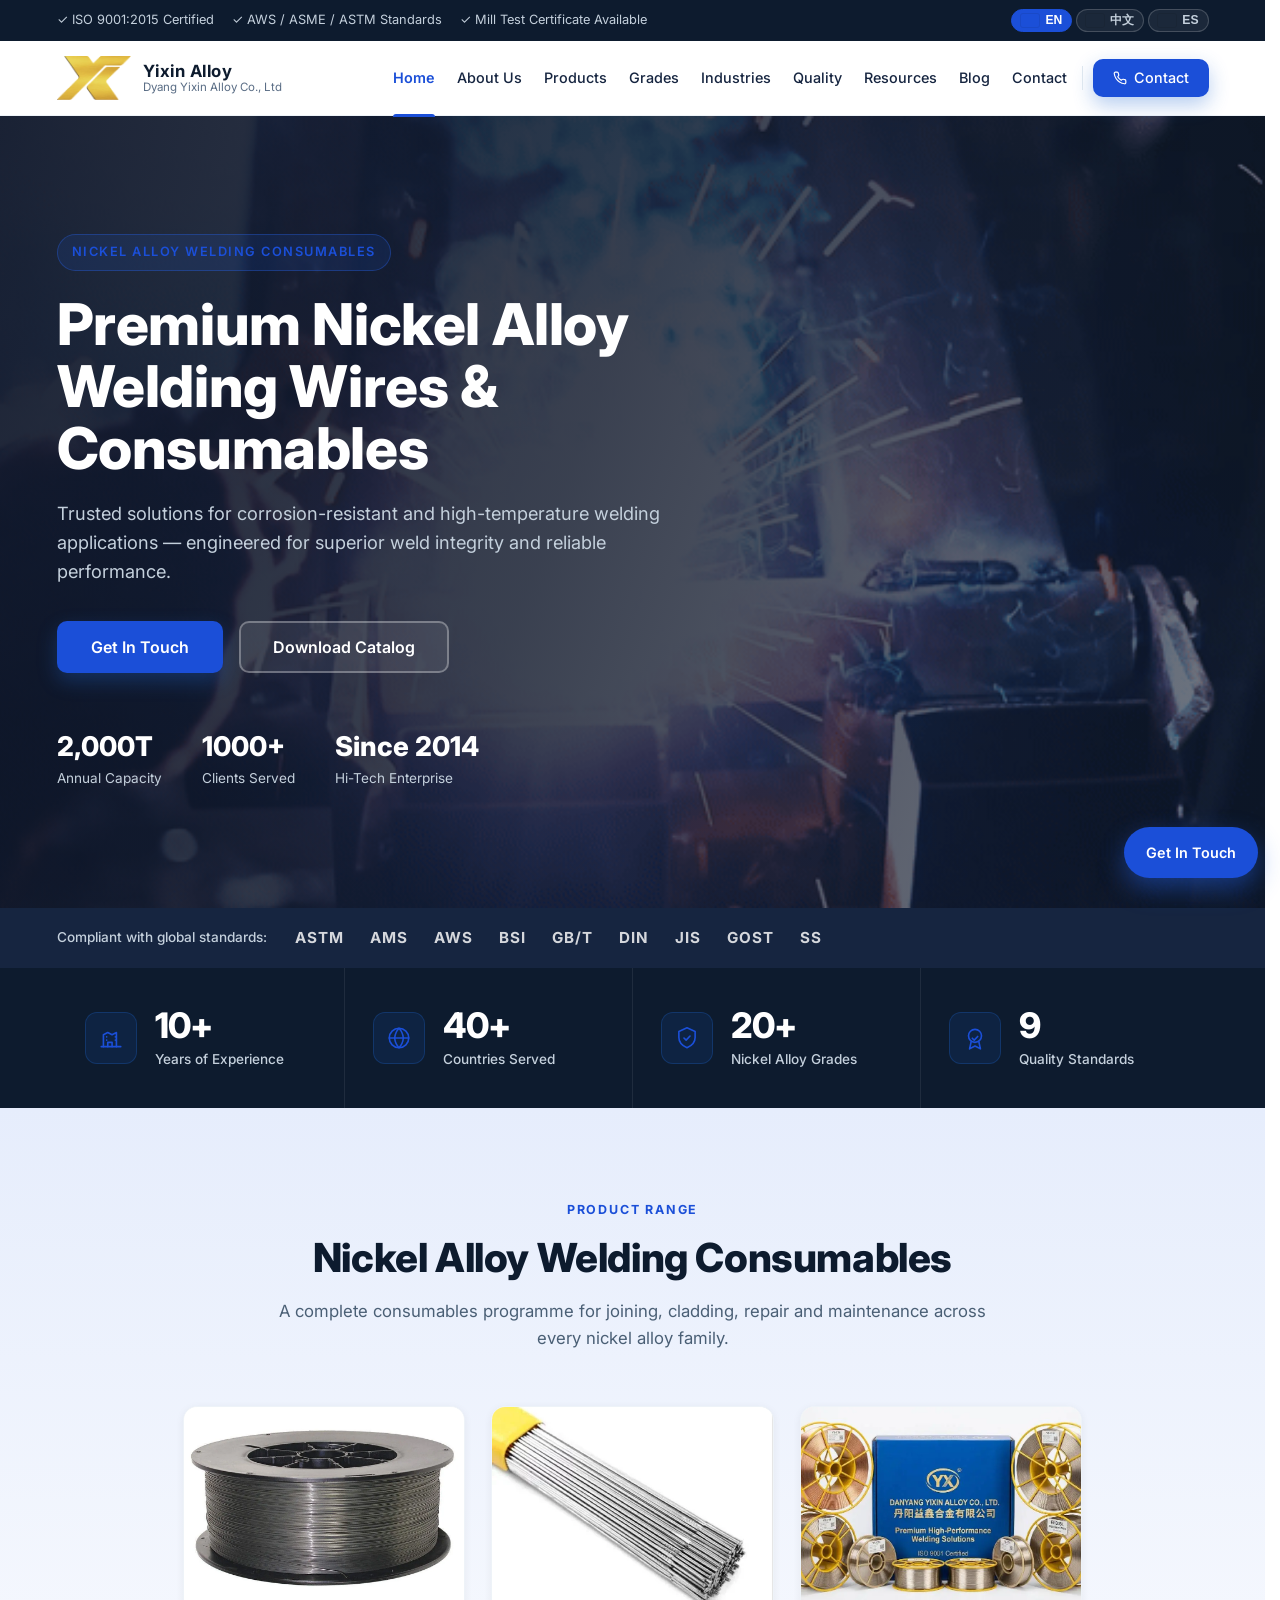
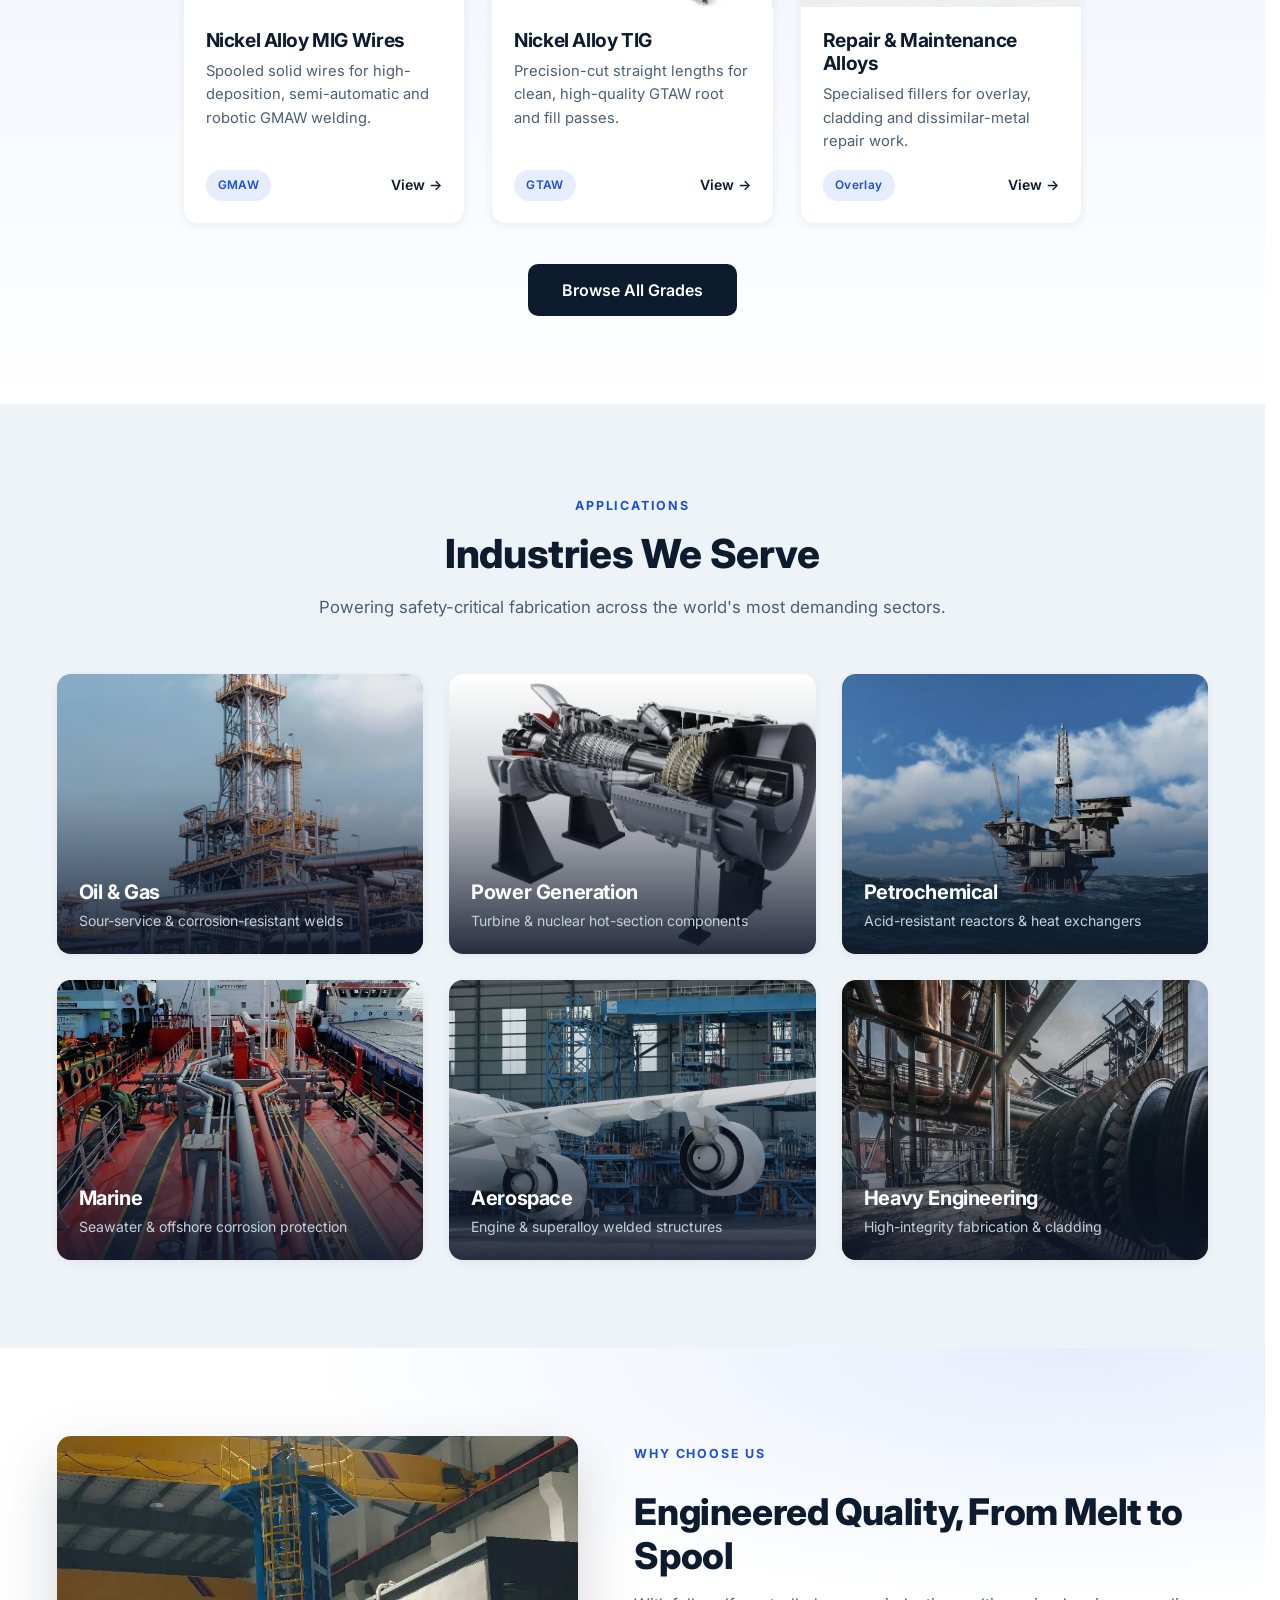
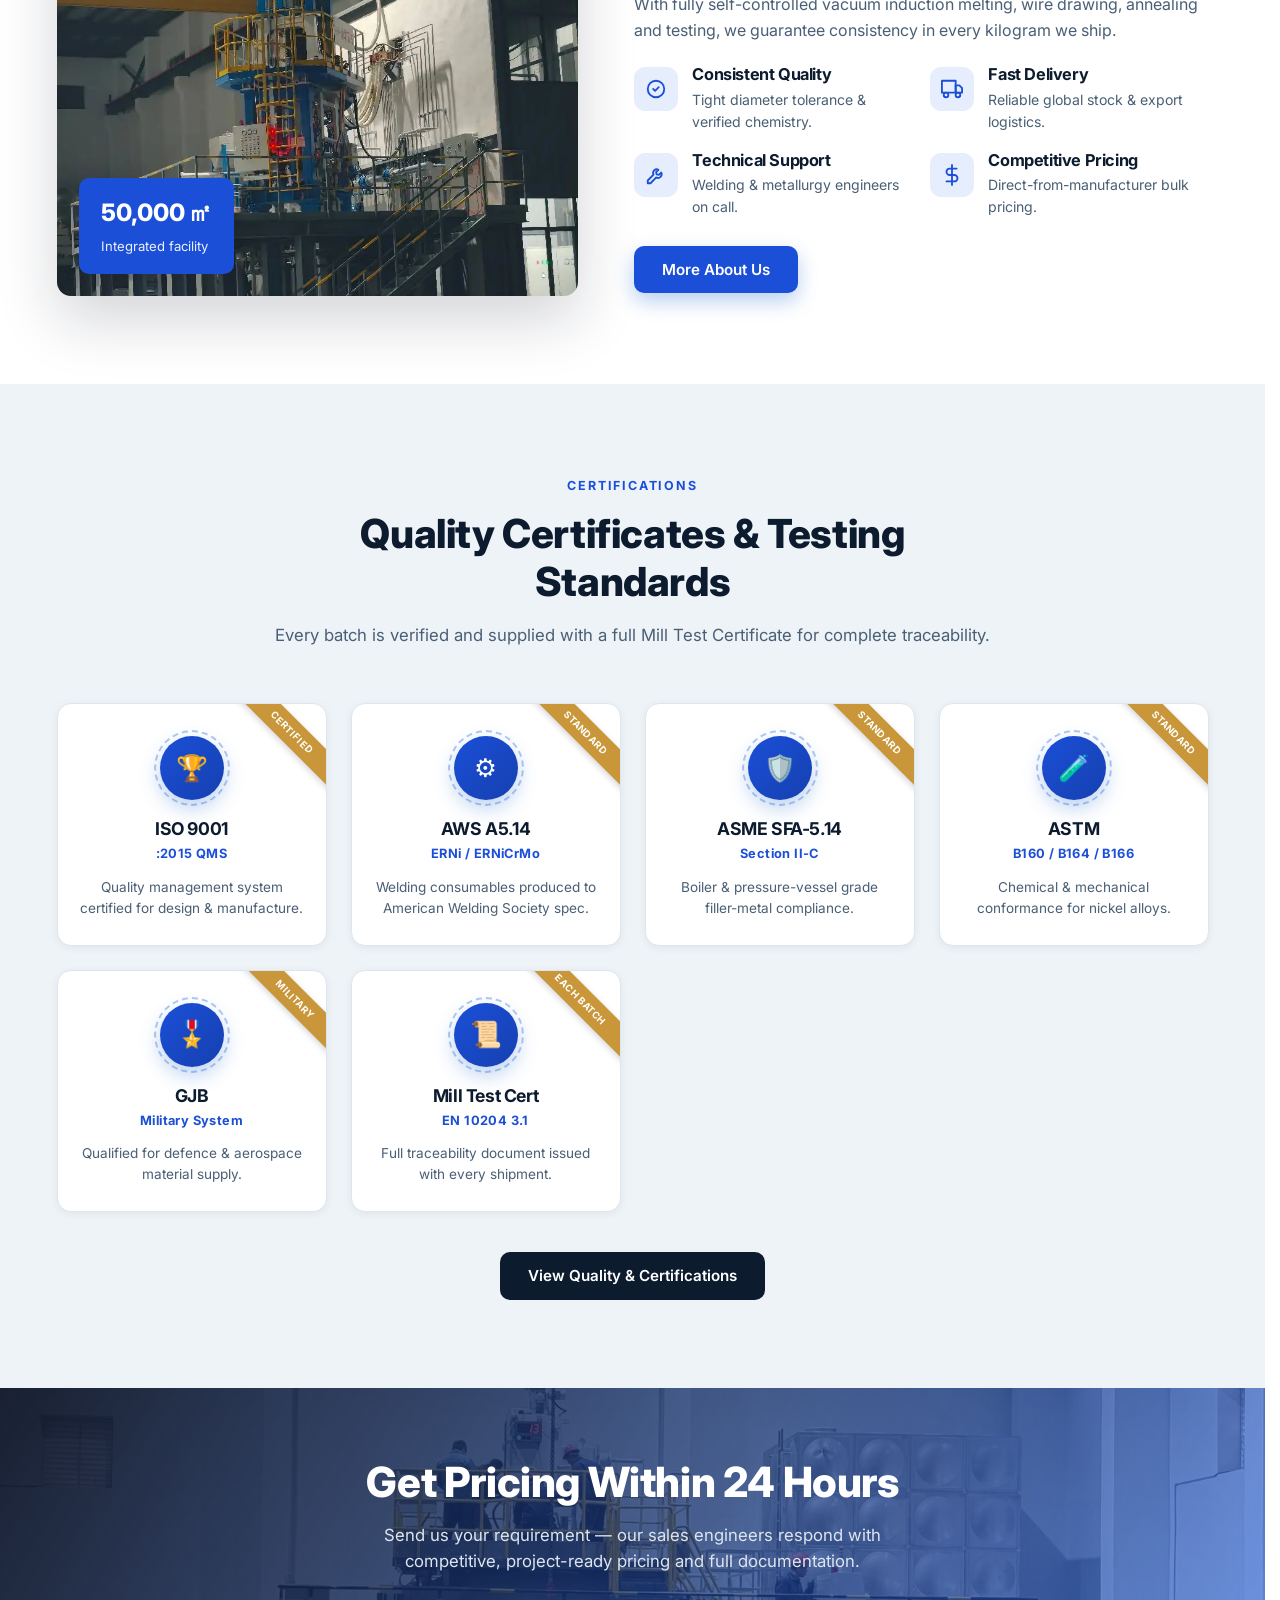
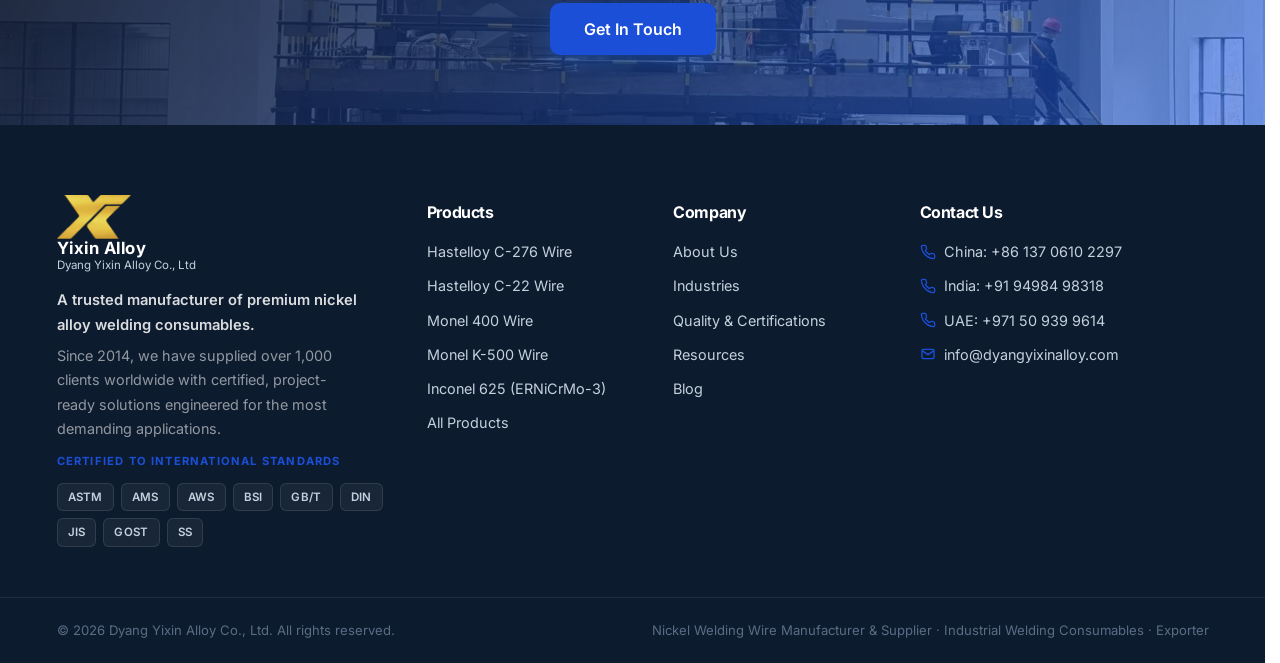
==== commit da6a4e8d: "Dyang" ====
--- a/index.html
+++ b/index.html
@@ -6,11 +6,11 @@
   <link rel="apple-touch-icon" href="assets/img/apple-touch-icon.png" />
   <meta name="viewport" content="width=device-width, initial-scale=1.0" />
   <title>Nickel Welding Wire Manufacturer &amp; Supplier | Industrial Nickel Alloy Welding Consumables | YIXIN Alloy</title>
-  <meta name="description" content="YIXIN Alloy (Danyang Yixin Alloy Co., Ltd) — premium nickel alloy welding wires & consumables. MIG, TIG, electrodes & repair alloys: Nickel 200/201, Inconel 625/82, Monel 400, Hastelloy C-276. AWS / ASME / ASTM certified. Request a quote or download our catalog." />
+  <meta name="description" content="YIXIN Alloy (Dyang Yixin Alloy Co., Ltd) — premium nickel alloy welding wires & consumables. MIG, TIG, electrodes & repair alloys: Nickel 200/201, Inconel 625/82, Monel 400, Hastelloy C-276. AWS / ASME / ASTM certified. Request a quote or download our catalog." />
   <meta name="keywords" content="Nickel Welding Wire Manufacturer, Nickel Alloy Welding Wire Supplier, ERNiCr-3 Welding Wire, Nickel 200 Welding Wire, Industrial Welding Consumables, Nickel Welding Wire Exporter" />
   <meta name="robots" content="index, follow" />
   <link rel="canonical" href="https://www.dyangyixinalloy.com/" />
-  <meta name="author" content="Danyang Yixin Alloy Co., Ltd" />
+  <meta name="author" content="Dyang Yixin Alloy Co., Ltd" />
   <meta name="theme-color" content="#0F172A" />
   <meta property="og:title" content="Premium Nickel Alloy Welding Wires & Consumables | YIXIN Alloy" />
   <meta property="og:description" content="Trusted solutions for corrosion-resistant and high-temperature welding applications. AWS / ASME / ASTM certified nickel alloy welding wires." />
@@ -30,7 +30,7 @@
   <script type="application/ld+json">
   {
     "@context": "https://schema.org", "@type": "Organization",
-    "name": "Danyang Yixin Alloy Co., Ltd", "alternateName": "YIXIN Alloy",
+    "name": "Dyang Yixin Alloy Co., Ltd", "alternateName": "YIXIN Alloy",
     "url": "https://www.dyangyixinalloy.com/",
     "logo": "https://www.dyangyixinalloy.com/assets/img/products/nickel-alloy-welding-wire.webp",
     "image": "https://www.dyangyixinalloy.com/assets/img/nickel-welding-wire-manufacturer.webp",
@@ -41,14 +41,14 @@
       "email": "jinyunhj@163.com", "contactType": "sales",
       "areaServed": "Worldwide", "availableLanguage": ["en", "zh", "es"]
     },
-    "address": { "@type": "PostalAddress", "streetAddress": "Xifu Village, Lucheng Town", "addressLocality": "Danyang City", "addressRegion": "Jiangsu Province", "postalCode": "212300", "addressCountry": "CN" }
+    "address": { "@type": "PostalAddress", "streetAddress": "Xifu Village, Lucheng Town", "addressLocality": "Dyang City", "addressRegion": "Jiangsu Province", "postalCode": "212300", "addressCountry": "CN" }
   }
   </script>
   <script type="application/ld+json">
   {
     "@context": "https://schema.org", "@type": "WebSite",
     "name": "YIXIN Alloy", "url": "https://www.dyangyixinalloy.com/",
-    "publisher": { "@type": "Organization", "name": "Danyang Yixin Alloy Co., Ltd" },
+    "publisher": { "@type": "Organization", "name": "Dyang Yixin Alloy Co., Ltd" },
     "potentialAction": {
       "@type": "SearchAction",
       "target": { "@type": "EntryPoint", "urlTemplate": "https://www.dyangyixinalloy.com/products.html?q={search_term_string}" },
